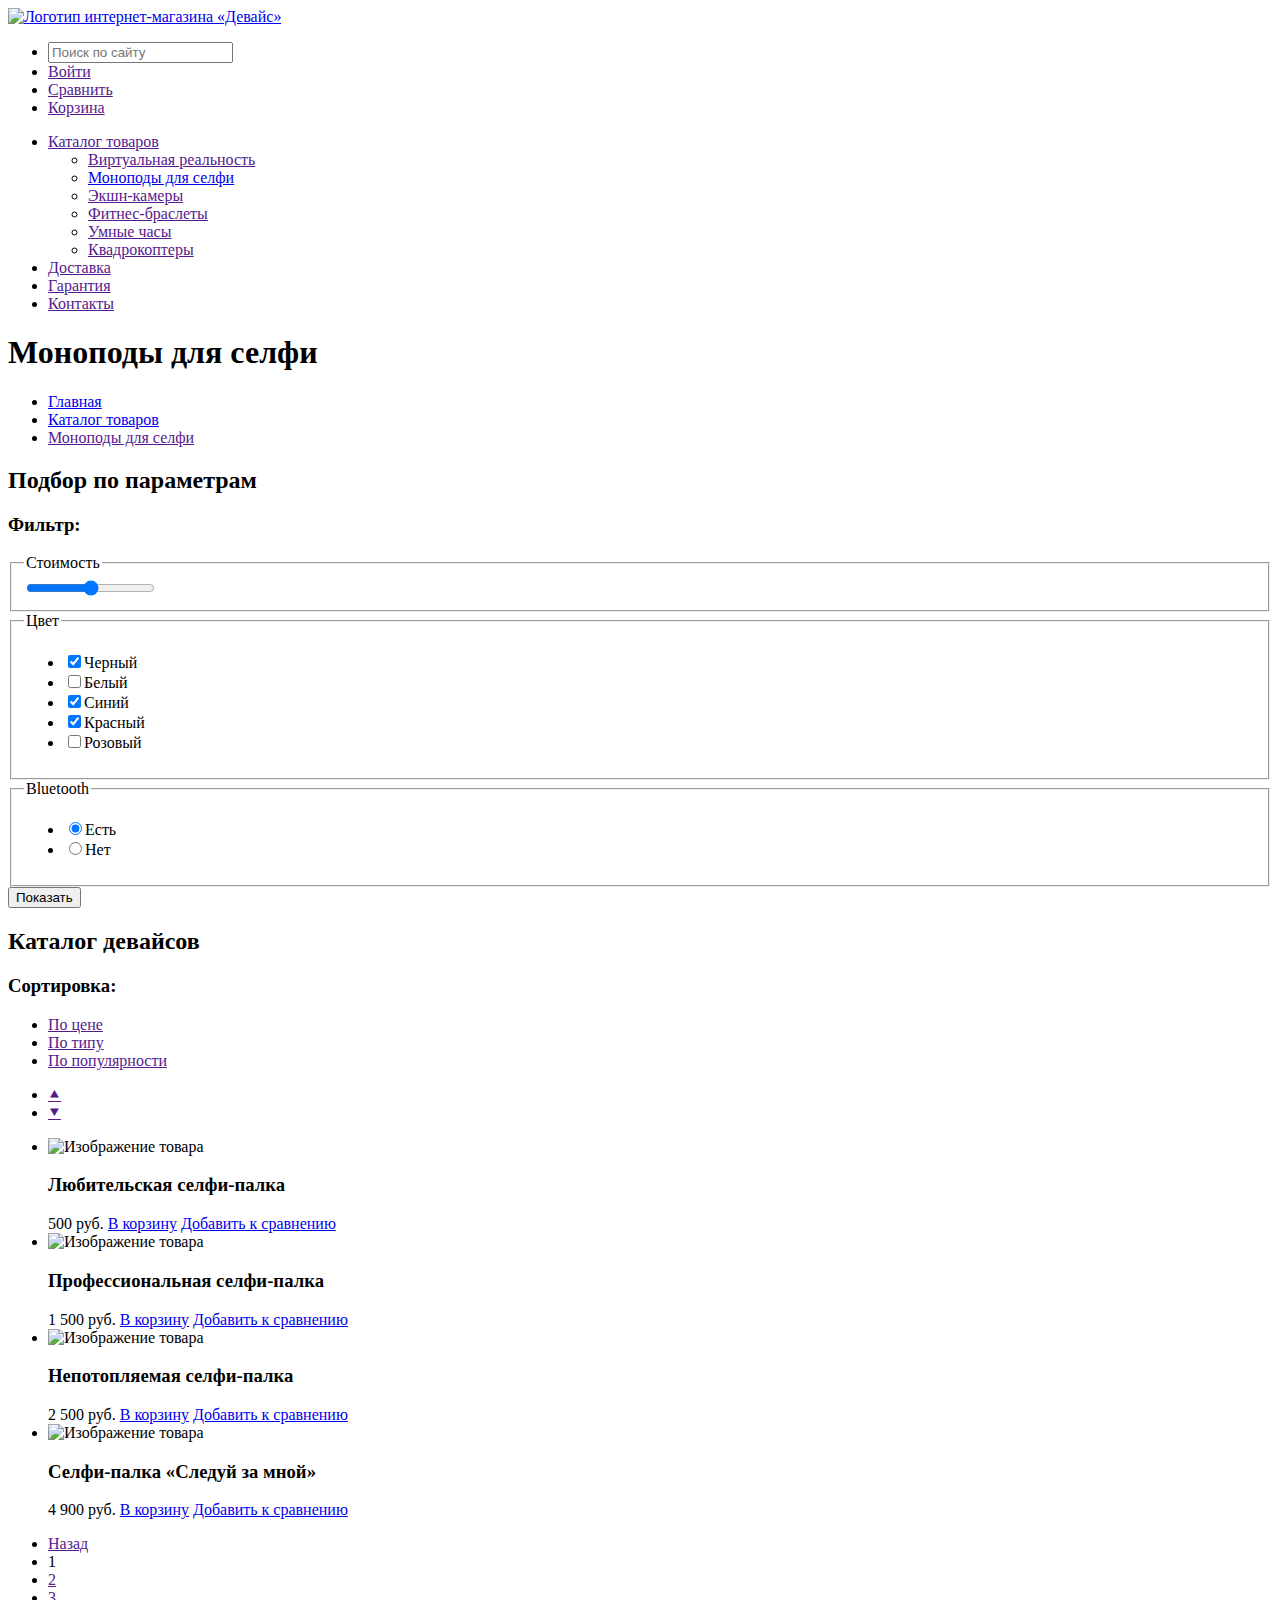
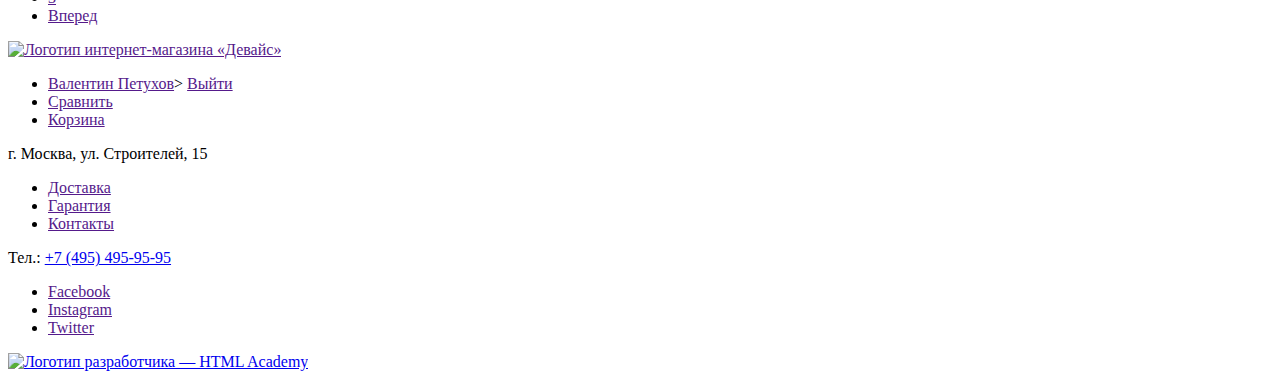
==== monopods.html @ be9a0308 "Исправления по замечаниям от 11 марта 2020" ====
<!DOCTYPE html>
<html lang="ru">

<head>
  <meta charset="utf-8">
  <title>Интернет-магазин «Девайс»</title>
</head>

<body>

  <header>
    <a href="index.html">
      <img src="https://via.placeholder.com/163x35" width="163" height="35" alt="Логотип интернет-магазина «Девайс»">
    </a>

    <nav>
      <ul>
        <li><input type="search" placeholder="Поиск по сайту"></li>
        <li><a href="">Войти</a></li>
        <li><a href="">Сравнить</a></li>
        <li><a href="">Корзина</a></li>
      </ul>

      <ul>
        <li><a href="">Каталог товаров</a>
          <ul>
            <li><a href="">Виртуальная реальность</a></li>
            <li><a href="monopods.html">Моноподы для селфи</a></li>
            <li><a href="">Экшн-камеры</a></li>
            <li><a href="">Фитнес-браслеты</a></li>
            <li><a href="">Умные часы</a></li>
            <li><a href="">Квадрокоптеры</a></li>
          </ul>
        </li>
        <li><a href="">Доставка</a></li>
        <li><a href="">Гарантия</a></li>
        <li><a href="">Контакты</a></li>
      </ul>
    </nav>
  </header>

  <main>

    <h1>Моноподы для селфи</h1>

    <nav>
      <ul>
        <li><a href="index.html">Главная</a></li>
        <li><a href="catalog.html">Каталог товаров</a></li>
        <li><a href="">Моноподы для селфи</a></li>
      </ul>
    </nav>

    <aside>
      <h2>Подбор по параметрам</h2>

      <h3>Фильтр:</h3>

      <fieldset>
        <legend>Стоимость</legend>
        <input type="range">
      </fieldset>

      <fieldset>
        <legend>Цвет</legend>
        <ul>
          <li><label><input type="checkbox" checked>Черный</label></li>
          <li><label><input type="checkbox">Белый</label></li>
          <li><label><input type="checkbox" checked>Синий</label></li>
          <li><label><input type="checkbox" checked>Красный</label></li>
          <li><label><input type="checkbox">Розовый</label></li>
        </ul>
      </fieldset>

      <fieldset>
        <legend>Bluetooth</legend>
        <ul>
          <li><input type="radio" name="bluetooth" checked>Есть</li>
          <li><input type="radio" name="bluetooth">Нет</li>
        </ul>
      </fieldset>

      <button type="button">Показать</button>

    </aside>

    <section>
      <h2>Каталог девайсов</h2>

      <h3>Сортировка:</h3>
      <ul>
        <li><a href="">По цене</a></li>
        <li><a href="">По типу</a></li>
        <li><a href="">По популярности</a></li>
      </ul>
      <ul>
        <li><a href="">⯅</a></li>
        <li><a href="">⯆</a></li>
      </ul>

      <ul>
        <li>
          <img src="https://via.placeholder.com/360x380" width="360" height="380" alt="Изображение товара">
          <h3>Любительская селфи-палка</h3>
          <span>500 руб.</span>
          <a href="#">В корзину</a>
          <a href="#">Добавить к сравнению</a>
        </li>
        <li>
          <img src="https://via.placeholder.com/360x380" width="360" height="380" alt="Изображение товара">
          <h3>Профессиональная селфи-палка </h3>
          <span>1 500 руб.</span>
          <a href="#">В корзину</a>
          <a href="#">Добавить к сравнению</a>
        </li>
        <li>
          <img src="https://via.placeholder.com/360x380" width="360" height="380" alt="Изображение товара">
          <h3>Непотопляемая селфи-палка</h3>
          <span>2 500 руб.</span>
          <a href="#">В корзину</a>
          <a href="#">Добавить к сравнению</a>
        </li>
        <li>
          <img src="https://via.placeholder.com/360x380" width="360" height="380" alt="Изображение товара">
          <h3>Селфи-палка «Следуй за мной»</h3>
          <span>4 900 руб.</span>
          <a href="#">В корзину</a>
          <a href="#">Добавить к сравнению</a>
        </li>
      </ul>
    </section>

    <nav>
      <ul>
        <li><a href="">Назад</a></li>
        <li><a>1</a></li>
        <li><a href="">2</a></li>
        <li><a href="">3</a></li>
        <li><a href="">Вперед</a></li>
      </ul>
    </nav>

  </main>

  <footer>
    <a href="">
      <img src="https://via.placeholder.com/163x35" width="163" height="35" alt="Логотип интернет-магазина «Девайс»">
    </a>

    <nav>
      <ul>
        <li><a href="">Валентин Петухов</a>> <a href="">Выйти</a></li>
        <li><a href="">Сравнить</a></li>
        <li><a href="">Корзина</a></li>
      </ul>
    </nav>

    <p>
      г. Москва, ул. Строителей, 15
    </p>

    <nav>
      <ul>
        <li><a href="">Доставка</a></li>
        <li><a href="">Гарантия</a></li>
        <li><a href="">Контакты</a></li>
      </ul>
    </nav>

    <p>
      Тел.: <a href="tel:+74954959595">+7 (495) 495-95-95</a>
    </p>

    <ul>
      <li><a href="">Facebook</a></li>
      <li><a href="">Instagram</a></li>
      <li><a href="">Twitter</a></li>
    </ul>

    <a href="https://htmlacademy.ru/intensive/htmlcss">
      <img src="https://via.placeholder.com/27x35" width="27" height="35" alt="Логотип разработчика — HTML Academy">
    </a>
  </footer>

</body>

</html>
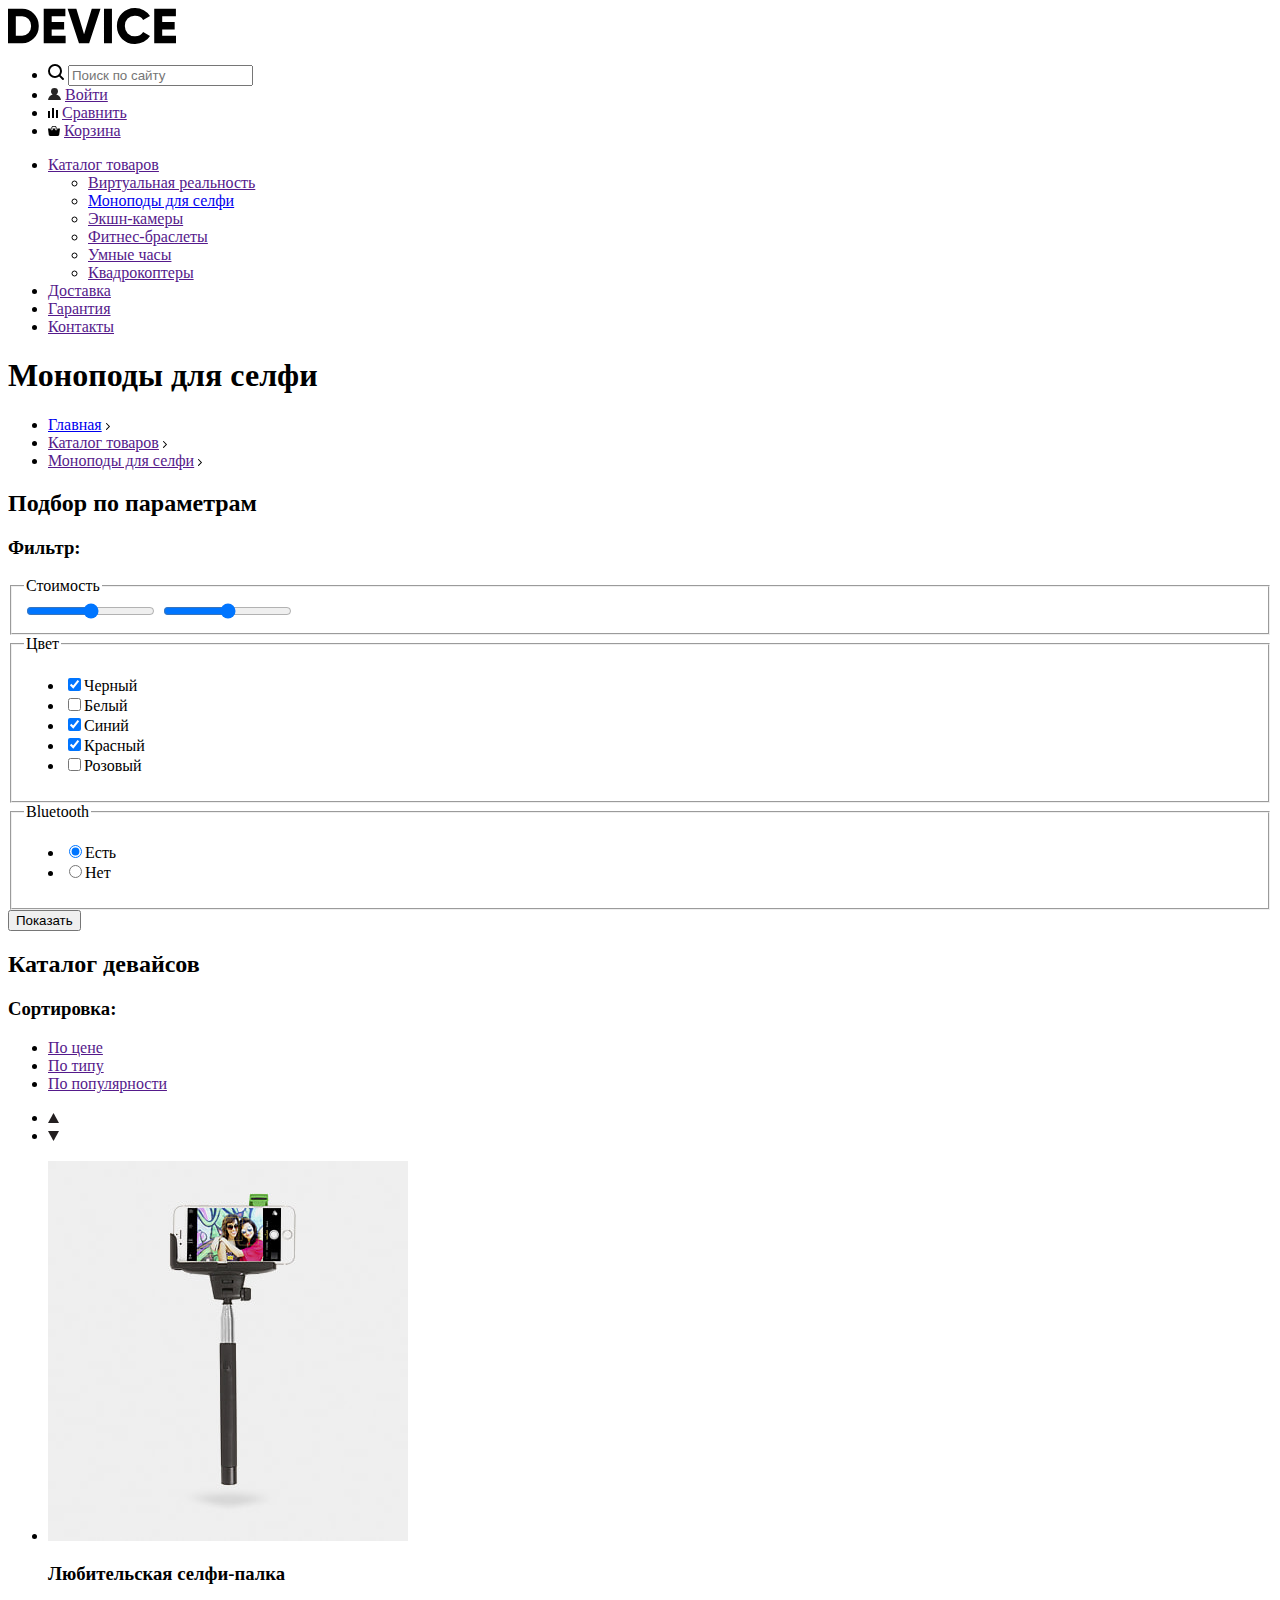
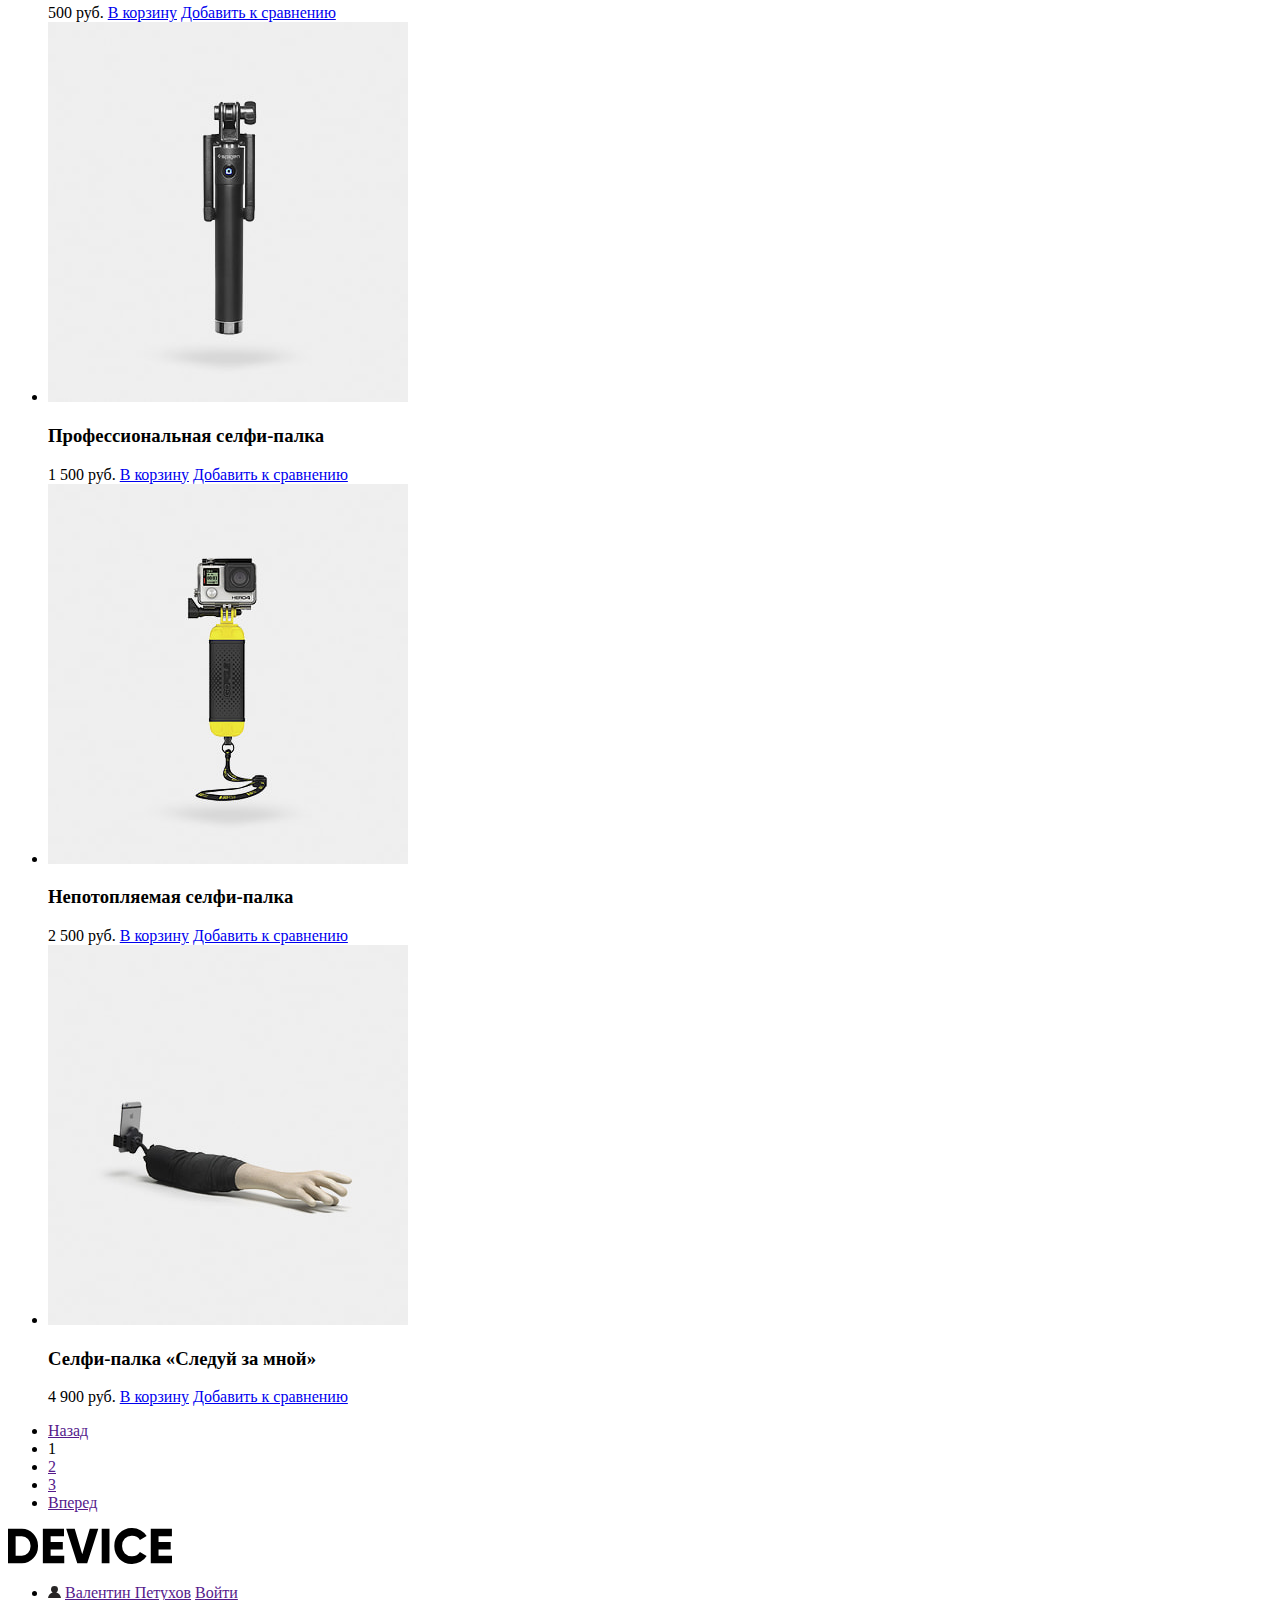
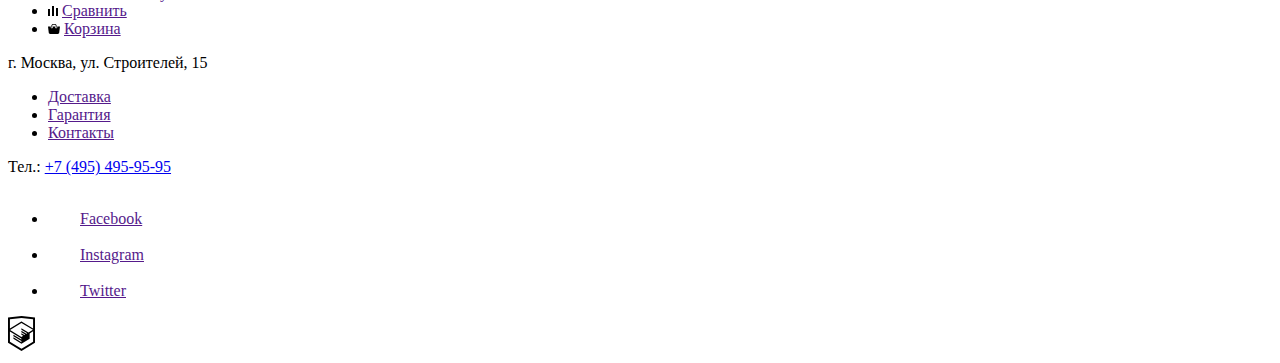
==== commit 9d50344f: "Работа с графикой" ====
--- a/monopods.html
+++ b/monopods.html
@@ -10,15 +10,27 @@
 
   <header>
     <a href="index.html">
-      <img src="https://via.placeholder.com/163x35" width="163" height="35" alt="Логотип интернет-магазина «Девайс»">
+      <img src="img/logo.svg" width="168" height="36" alt="Логотип интернет-магазина «Девайс»">
     </a>
 
     <nav>
       <ul>
-        <li><input type="search" placeholder="Поиск по сайту"></li>
-        <li><a href="">Войти</a></li>
-        <li><a href="">Сравнить</a></li>
-        <li><a href="">Корзина</a></li>
+        <li>
+          <img src="img/search.svg" width="16" height="16">
+          <input type="search" placeholder="Поиск по сайту">
+        </li>
+        <li>
+          <img src="img/user.svg" width="13" height="12">
+          <a href="">Войти</a>
+        </li>
+        <li>
+          <img src="img/compare.svg" width="10" height="10">
+          <a href="">Сравнить</a>
+        </li>
+        <li>
+          <img src="img/cart.svg" width="12" height="10">
+          <a href="">Корзина</a>
+        </li>
       </ul>
 
       <ul>
@@ -45,9 +57,18 @@
 
     <nav>
       <ul>
-        <li><a href="index.html">Главная</a></li>
-        <li><a href="catalog.html">Каталог товаров</a></li>
-        <li><a href="">Моноподы для селфи</a></li>
+        <li>
+          <a href="index.html">Главная</a>
+          <img src="img/nav-arrow.svg" width="4" height="7">
+        </li>
+        <li>
+          <a href="">Каталог товаров</a>
+          <img src="img/nav-arrow.svg" width="4" height="7">
+        </li>
+        <li>
+          <a href="">Моноподы для селфи</a>
+          <img src="img/nav-arrow.svg" width="4" height="7">
+        </li>
       </ul>
     </nav>
 
@@ -58,6 +79,7 @@
 
       <fieldset>
         <legend>Стоимость</legend>
+        <input type="range">
         <input type="range">
       </fieldset>
 
@@ -94,34 +116,34 @@
         <li><a href="">По популярности</a></li>
       </ul>
       <ul>
-        <li><a href="">⯅</a></li>
-        <li><a href="">⯆</a></li>
-      </ul>
-
-      <ul>
-        <li>
-          <img src="https://via.placeholder.com/360x380" width="360" height="380" alt="Изображение товара">
+        <li><a href=""><img src="img/icon-up-dir.svg" width="11" height="10"></a></li>
+        <li><a href=""><img src="img/icon-down-dir.svg" width="11" height="10"></a></li>
+      </ul>
+
+      <ul>
+        <li>
+          <img src="img/item-1.jpg" width="360" height="380" alt="Изображение товара">
           <h3>Любительская селфи-палка</h3>
           <span>500 руб.</span>
           <a href="#">В корзину</a>
           <a href="#">Добавить к сравнению</a>
         </li>
         <li>
-          <img src="https://via.placeholder.com/360x380" width="360" height="380" alt="Изображение товара">
+          <img src="img/item-2.jpg" width="360" height="380" alt="Изображение товара">
           <h3>Профессиональная селфи-палка </h3>
           <span>1 500 руб.</span>
           <a href="#">В корзину</a>
           <a href="#">Добавить к сравнению</a>
         </li>
         <li>
-          <img src="https://via.placeholder.com/360x380" width="360" height="380" alt="Изображение товара">
+          <img src="img/item-3.jpg" width="360" height="380" alt="Изображение товара">
           <h3>Непотопляемая селфи-палка</h3>
           <span>2 500 руб.</span>
           <a href="#">В корзину</a>
           <a href="#">Добавить к сравнению</a>
         </li>
         <li>
-          <img src="https://via.placeholder.com/360x380" width="360" height="380" alt="Изображение товара">
+          <img src="img/item-4.jpg" width="360" height="380" alt="Изображение товара">
           <h3>Селфи-палка «Следуй за мной»</h3>
           <span>4 900 руб.</span>
           <a href="#">В корзину</a>
@@ -144,14 +166,24 @@
 
   <footer>
     <a href="">
-      <img src="https://via.placeholder.com/163x35" width="163" height="35" alt="Логотип интернет-магазина «Девайс»">
+      <img src="img/logo.svg" width="164" height="36" alt="Логотип интернет-магазина «Девайс»">
     </a>
 
     <nav>
       <ul>
-        <li><a href="">Валентин Петухов</a>> <a href="">Выйти</a></li>
-        <li><a href="">Сравнить</a></li>
-        <li><a href="">Корзина</a></li>
+        <li>
+          <img src="img/user.svg" width="13" height="12">
+          <a href="">Валентин Петухов</a>
+          <a href="">Войти</a>
+        </li>
+        <li>
+          <img src="img/compare.svg" width="10" height="10">
+          <a href="">Сравнить</a>
+        </li>
+        <li>
+          <img src="img/cart.svg" width="12" height="10">
+          <a href="">Корзина</a>
+        </li>
       </ul>
     </nav>
 
@@ -172,13 +204,13 @@
     </p>
 
     <ul>
-      <li><a href="">Facebook</a></li>
-      <li><a href="">Instagram</a></li>
-      <li><a href="">Twitter</a></li>
+      <li><a href=""><img src="img/facebook.svg" width="32" height="32">Facebook</a></li>
+      <li><a href=""><img src="img/instagram.svg" width="32" height="32">Instagram</a></li>
+      <li><a href=""><img src="img/twitter.svg" width="32" height="32">Twitter</a></li>
     </ul>
 
     <a href="https://htmlacademy.ru/intensive/htmlcss">
-      <img src="https://via.placeholder.com/27x35" width="27" height="35" alt="Логотип разработчика — HTML Academy">
+      <img src="img/logo-html.svg" width="27" height="35" alt="Логотип разработчика — HTML Academy">
     </a>
   </footer>
 
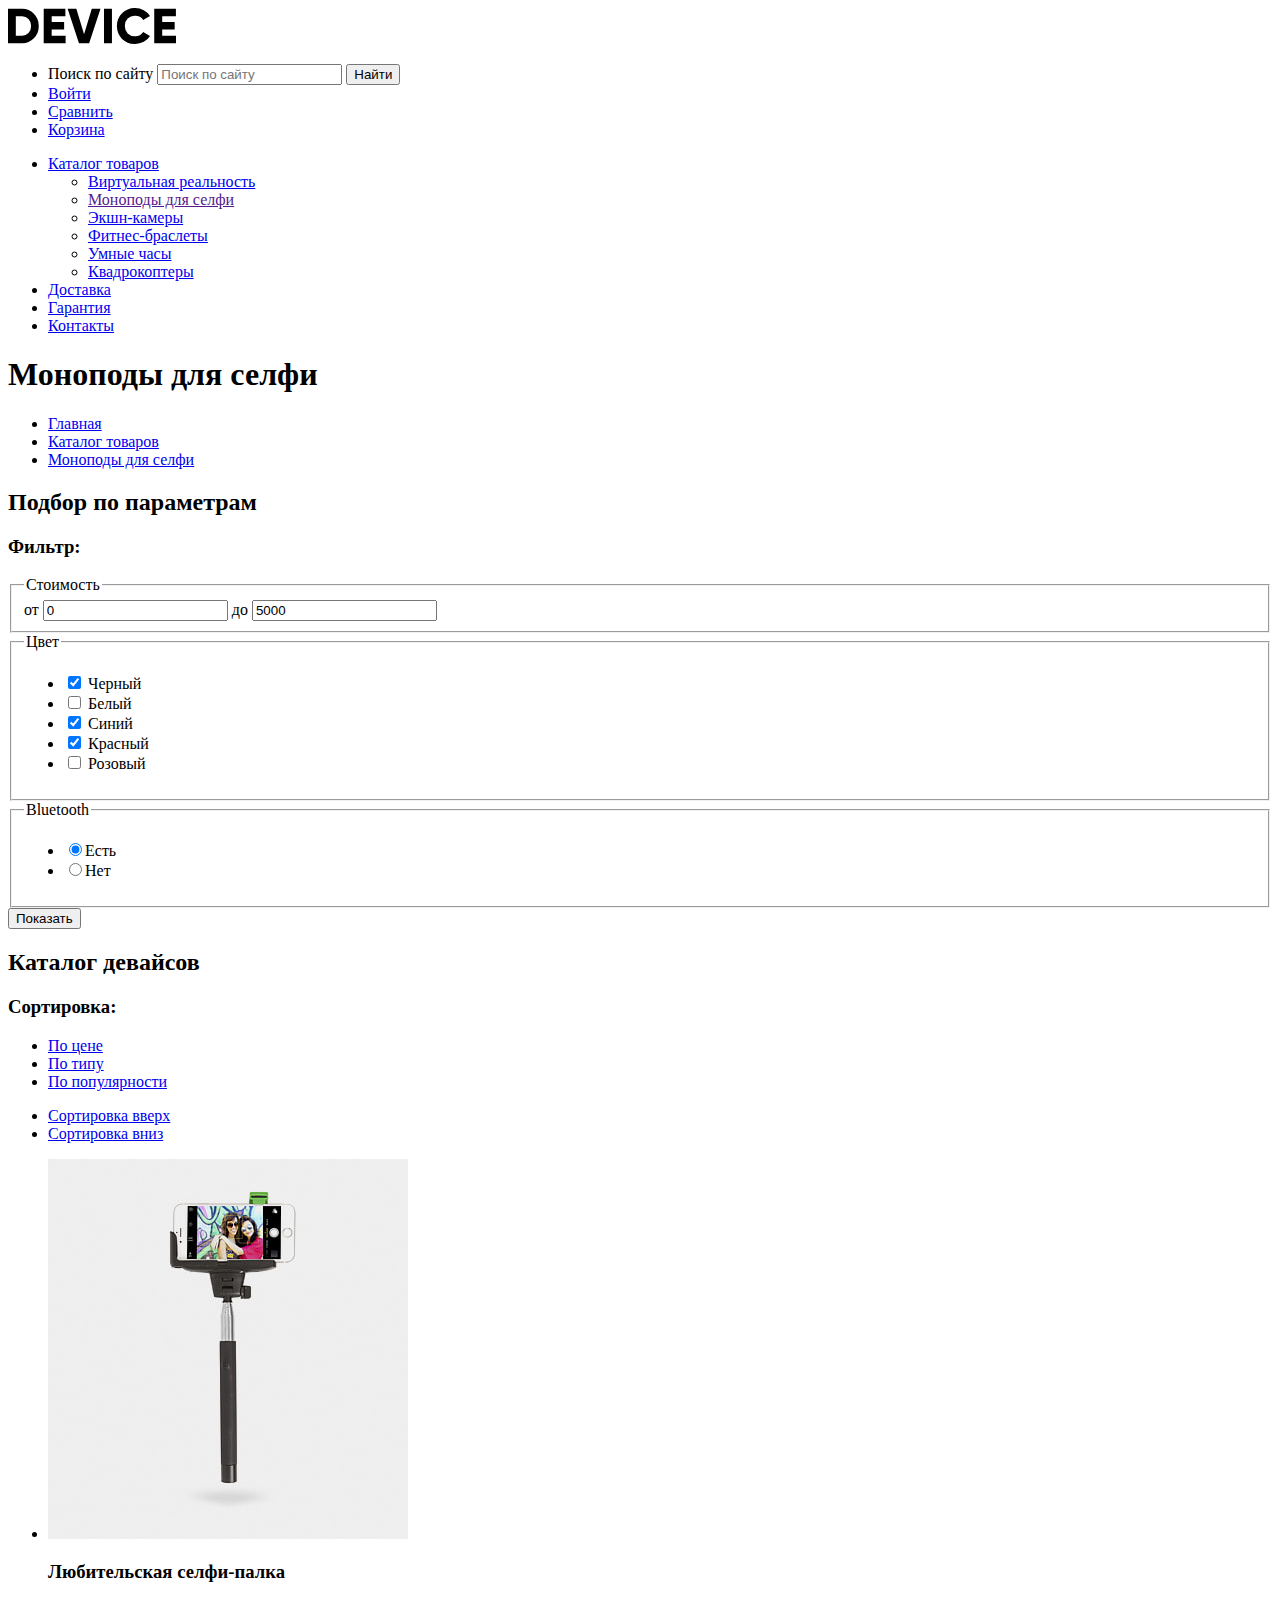
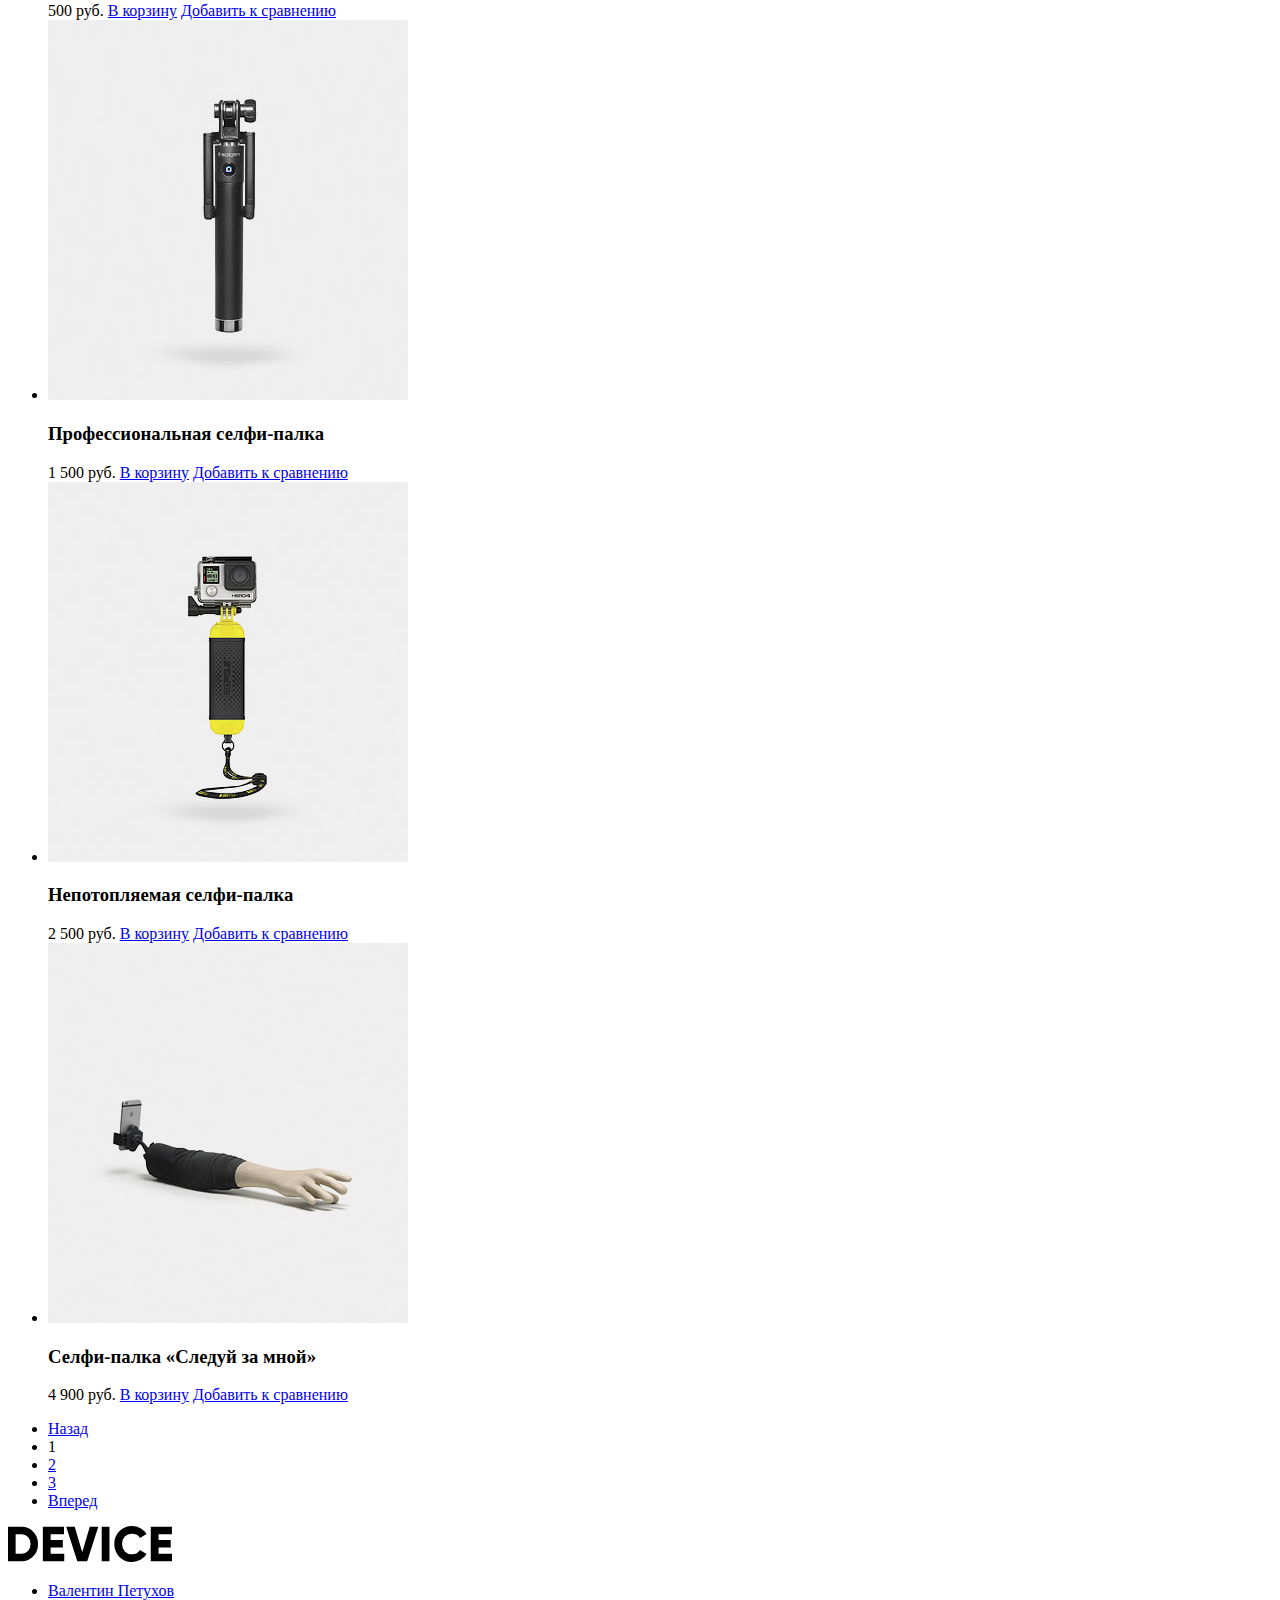
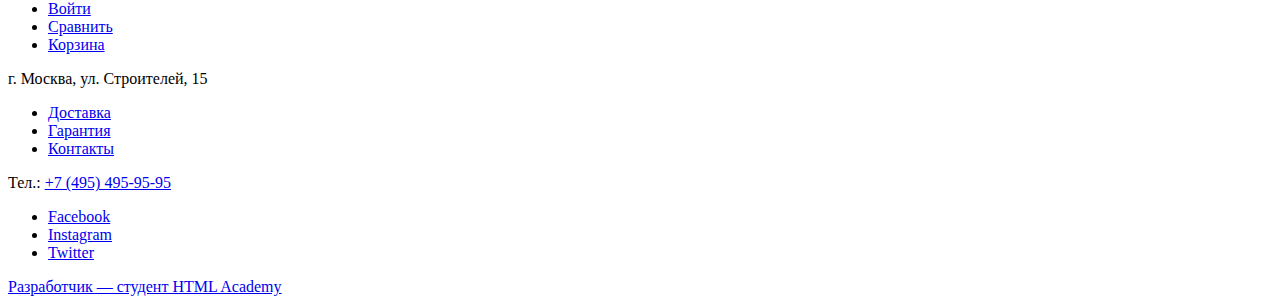
==== commit f121a55b: "Доступность и формы" ====
--- a/monopods.html
+++ b/monopods.html
@@ -10,43 +10,44 @@
 
   <header>
     <a href="index.html">
-      <img src="img/logo.svg" width="168" height="36" alt="Логотип интернет-магазина «Девайс»">
+      <img src="img/logo.svg" width="168" height="36"
+        alt="Логотип интернет-магазина «Девайс», выполненный в виде стизизованной надписи «Девайс»">
     </a>
 
     <nav>
       <ul>
         <li>
-          <img src="img/search.svg" width="16" height="16">
-          <input type="search" placeholder="Поиск по сайту">
-        </li>
-        <li>
-          <img src="img/user.svg" width="13" height="12">
-          <a href="">Войти</a>
-        </li>
-        <li>
-          <img src="img/compare.svg" width="10" height="10">
-          <a href="">Сравнить</a>
-        </li>
-        <li>
-          <img src="img/cart.svg" width="12" height="10">
-          <a href="">Корзина</a>
-        </li>
-      </ul>
-
-      <ul>
-        <li><a href="">Каталог товаров</a>
+          <form action="http://echo.htmlacademy.ru" method="get">
+            <label for="search">Поиск по сайту</label>
+            <input type="search" placeholder="Поиск по сайту" id="search" name="search">
+            <button type="submit">Найти</button>
+          </form>
+        </li>
+        <li>
+          <a href="login.html">Войти</a>
+        </li>
+        <li>
+          <a href="#">Сравнить</a>
+        </li>
+        <li>
+          <a href="#">Корзина</a>
+        </li>
+      </ul>
+
+      <ul>
+        <li><a href="#">Каталог товаров</a>
           <ul>
-            <li><a href="">Виртуальная реальность</a></li>
-            <li><a href="monopods.html">Моноподы для селфи</a></li>
-            <li><a href="">Экшн-камеры</a></li>
-            <li><a href="">Фитнес-браслеты</a></li>
-            <li><a href="">Умные часы</a></li>
-            <li><a href="">Квадрокоптеры</a></li>
+            <li><a href="#">Виртуальная реальность</a></li>
+            <li><a href="">Моноподы для селфи</a></li>
+            <li><a href="#">Экшн-камеры</a></li>
+            <li><a href="#">Фитнес-браслеты</a></li>
+            <li><a href="#">Умные часы</a></li>
+            <li><a href="#">Квадрокоптеры</a></li>
           </ul>
         </li>
-        <li><a href="">Доставка</a></li>
-        <li><a href="">Гарантия</a></li>
-        <li><a href="">Контакты</a></li>
+        <li><a href="#">Доставка</a></li>
+        <li><a href="#">Гарантия</a></li>
+        <li><a href="#">Контакты</a></li>
       </ul>
     </nav>
   </header>
@@ -59,15 +60,12 @@
       <ul>
         <li>
           <a href="index.html">Главная</a>
-          <img src="img/nav-arrow.svg" width="4" height="7">
-        </li>
-        <li>
-          <a href="">Каталог товаров</a>
-          <img src="img/nav-arrow.svg" width="4" height="7">
-        </li>
-        <li>
-          <a href="">Моноподы для селфи</a>
-          <img src="img/nav-arrow.svg" width="4" height="7">
+        </li>
+        <li>
+          <a href="#">Каталог товаров</a>
+        </li>
+        <li>
+          <a href="#">Моноподы для селфи</a>
         </li>
       </ul>
     </nav>
@@ -77,32 +75,60 @@
 
       <h3>Фильтр:</h3>
 
-      <fieldset>
-        <legend>Стоимость</legend>
-        <input type="range">
-        <input type="range">
-      </fieldset>
-
-      <fieldset>
-        <legend>Цвет</legend>
-        <ul>
-          <li><label><input type="checkbox" checked>Черный</label></li>
-          <li><label><input type="checkbox">Белый</label></li>
-          <li><label><input type="checkbox" checked>Синий</label></li>
-          <li><label><input type="checkbox" checked>Красный</label></li>
-          <li><label><input type="checkbox">Розовый</label></li>
-        </ul>
-      </fieldset>
-
-      <fieldset>
-        <legend>Bluetooth</legend>
-        <ul>
-          <li><input type="radio" name="bluetooth" checked>Есть</li>
-          <li><input type="radio" name="bluetooth">Нет</li>
-        </ul>
-      </fieldset>
-
-      <button type="button">Показать</button>
+      <form action="http://echo.htmlacademy.ru" method="post">
+
+        <fieldset>
+          <legend>Стоимость</legend>
+          <div></div>
+          <label>от</label>
+          <input type="text" name="min-price" id="min-price" value="0">
+          <label>до</label>
+          <input type="text" name="max-price" id="max-price" value="5000">
+        </fieldset>
+
+        <fieldset>
+          <legend>Цвет</legend>
+          <ul>
+            <li>
+              <input type="checkbox" name="black" id="black" checked>
+              <label>Черный</label>
+            </li>
+            <li>
+              <input type="checkbox" name="white" id="white">
+              <label>Белый</label>
+            </li>
+            <li>
+              <input type="checkbox" name="blue" id="blue" checked>
+              <label>Синий</label>
+            </li>
+            <li>
+              <input type="checkbox" name="red" id="red" checked>
+              <label>Красный</label>
+            </li>
+            <li>
+              <input type="checkbox" name="pink" id="pink">
+              <label>Розовый</label>
+            </li>
+          </ul>
+        </fieldset>
+
+        <fieldset>
+          <legend>Bluetooth</legend>
+          <ul>
+            <li>
+              <label>
+                <input type="radio" name="bluetooth" id="bluetooth-on" checked>Есть</label>
+            </li>
+            <li>
+              <label>
+                <input type="radio" name="bluetooth" id="bluetooth-off">Нет</label>
+            </li>
+          </ul>
+        </fieldset>
+
+        <button type="submit">Показать</button>
+
+      </form>
 
     </aside>
 
@@ -111,39 +137,39 @@
 
       <h3>Сортировка:</h3>
       <ul>
-        <li><a href="">По цене</a></li>
-        <li><a href="">По типу</a></li>
-        <li><a href="">По популярности</a></li>
-      </ul>
-      <ul>
-        <li><a href=""><img src="img/icon-up-dir.svg" width="11" height="10"></a></li>
-        <li><a href=""><img src="img/icon-down-dir.svg" width="11" height="10"></a></li>
-      </ul>
-
-      <ul>
-        <li>
-          <img src="img/item-1.jpg" width="360" height="380" alt="Изображение товара">
+        <li><a href="#">По цене</a></li>
+        <li><a href="#">По типу</a></li>
+        <li><a href="#">По популярности</a></li>
+      </ul>
+      <ul>
+        <li><a href="#">Сортировка вверх</a></li>
+        <li><a href="#">Сортировка вниз</a></li>
+      </ul>
+
+      <ul>
+        <li>
+          <img src="img/item-1.jpg" width="360" height="380" alt="Короткая селфи-палка с зелёным креплением">
           <h3>Любительская селфи-палка</h3>
           <span>500 руб.</span>
           <a href="#">В корзину</a>
           <a href="#">Добавить к сравнению</a>
         </li>
         <li>
-          <img src="img/item-2.jpg" width="360" height="380" alt="Изображение товара">
+          <img src="img/item-2.jpg" width="360" height="380" alt="Массивная селфи-палка с синей кнопкой">
           <h3>Профессиональная селфи-палка </h3>
           <span>1 500 руб.</span>
           <a href="#">В корзину</a>
           <a href="#">Добавить к сравнению</a>
         </li>
         <li>
-          <img src="img/item-3.jpg" width="360" height="380" alt="Изображение товара">
+          <img src="img/item-3.jpg" width="360" height="380" alt="Прорезиненная селфи-палка жёлтого цвета">
           <h3>Непотопляемая селфи-палка</h3>
           <span>2 500 руб.</span>
           <a href="#">В корзину</a>
           <a href="#">Добавить к сравнению</a>
         </li>
         <li>
-          <img src="img/item-4.jpg" width="360" height="380" alt="Изображение товара">
+          <img src="img/item-4.jpg" width="360" height="380" alt="Селфи-палка в виде руки">
           <h3>Селфи-палка «Следуй за мной»</h3>
           <span>4 900 руб.</span>
           <a href="#">В корзину</a>
@@ -154,36 +180,28 @@
 
     <nav>
       <ul>
-        <li><a href="">Назад</a></li>
+        <li><a href="#">Назад</a></li>
         <li><a>1</a></li>
-        <li><a href="">2</a></li>
-        <li><a href="">3</a></li>
-        <li><a href="">Вперед</a></li>
+        <li><a href="#">2</a></li>
+        <li><a href="#">3</a></li>
+        <li><a href="#">Вперед</a></li>
       </ul>
     </nav>
 
   </main>
 
   <footer>
-    <a href="">
-      <img src="img/logo.svg" width="164" height="36" alt="Логотип интернет-магазина «Девайс»">
+    <a href="index.html">
+      <img src="img/logo.svg" width="164" height="36"
+        alt="Логотип интернет-магазина «Девайс», выполненный в виде стизизованной надписи «Девайс»">
     </a>
 
     <nav>
       <ul>
-        <li>
-          <img src="img/user.svg" width="13" height="12">
-          <a href="">Валентин Петухов</a>
-          <a href="">Войти</a>
-        </li>
-        <li>
-          <img src="img/compare.svg" width="10" height="10">
-          <a href="">Сравнить</a>
-        </li>
-        <li>
-          <img src="img/cart.svg" width="12" height="10">
-          <a href="">Корзина</a>
-        </li>
+        <li><a href="#">Валентин Петухов</a></li>
+        <li><a href="#">Войти</a></li>
+        <li><a href="#">Сравнить</a></li>
+        <li><a href="#">Корзина</a></li>
       </ul>
     </nav>
 
@@ -193,9 +211,9 @@
 
     <nav>
       <ul>
-        <li><a href="">Доставка</a></li>
-        <li><a href="">Гарантия</a></li>
-        <li><a href="">Контакты</a></li>
+        <li><a href="#">Доставка</a></li>
+        <li><a href="#">Гарантия</a></li>
+        <li><a href="#">Контакты</a></li>
       </ul>
     </nav>
 
@@ -204,14 +222,12 @@
     </p>
 
     <ul>
-      <li><a href=""><img src="img/facebook.svg" width="32" height="32">Facebook</a></li>
-      <li><a href=""><img src="img/instagram.svg" width="32" height="32">Instagram</a></li>
-      <li><a href=""><img src="img/twitter.svg" width="32" height="32">Twitter</a></li>
+      <li><a href="#">Facebook</a></li>
+      <li><a href="#">Instagram</a></li>
+      <li><a href="#">Twitter</a></li>
     </ul>
 
-    <a href="https://htmlacademy.ru/intensive/htmlcss">
-      <img src="img/logo-html.svg" width="27" height="35" alt="Логотип разработчика — HTML Academy">
-    </a>
+    <a href="https://htmlacademy.ru/intensive/htmlcss">Разработчик — студент HTML Academy</a>
   </footer>
 
 </body>
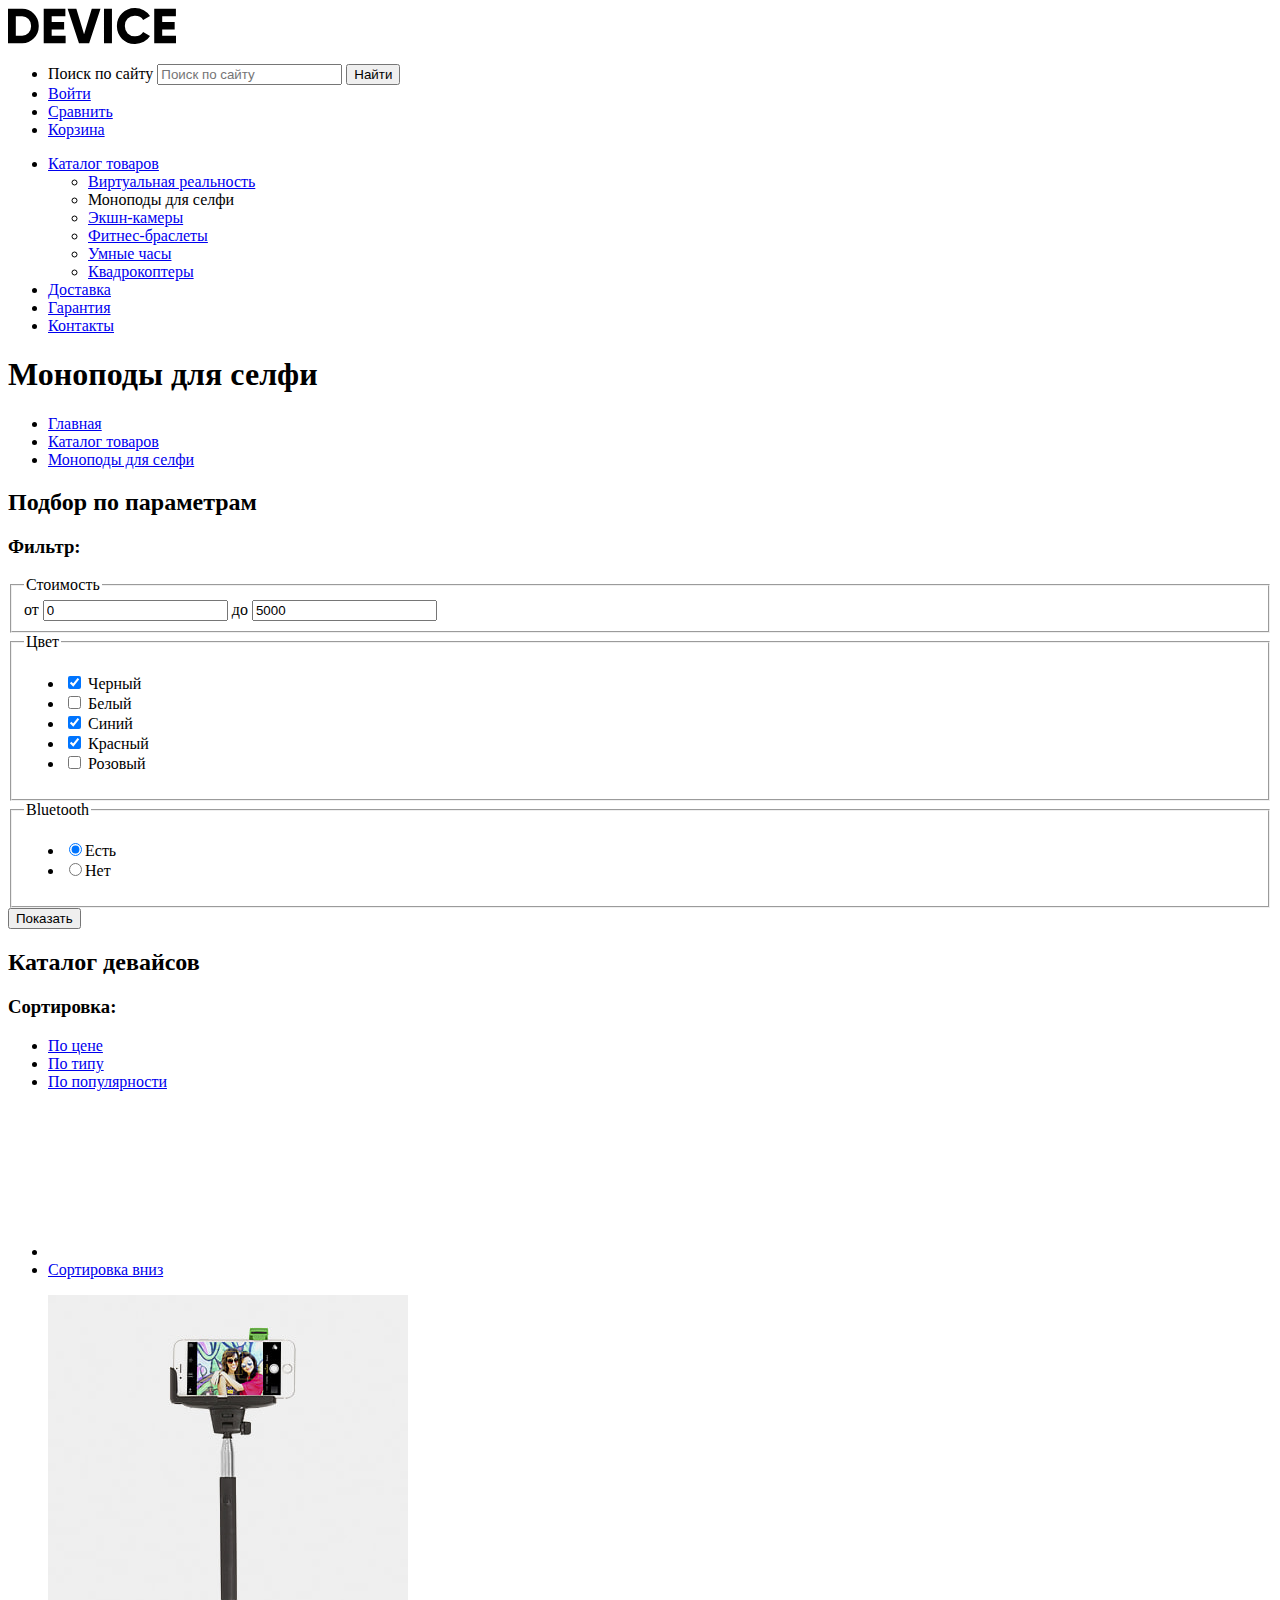
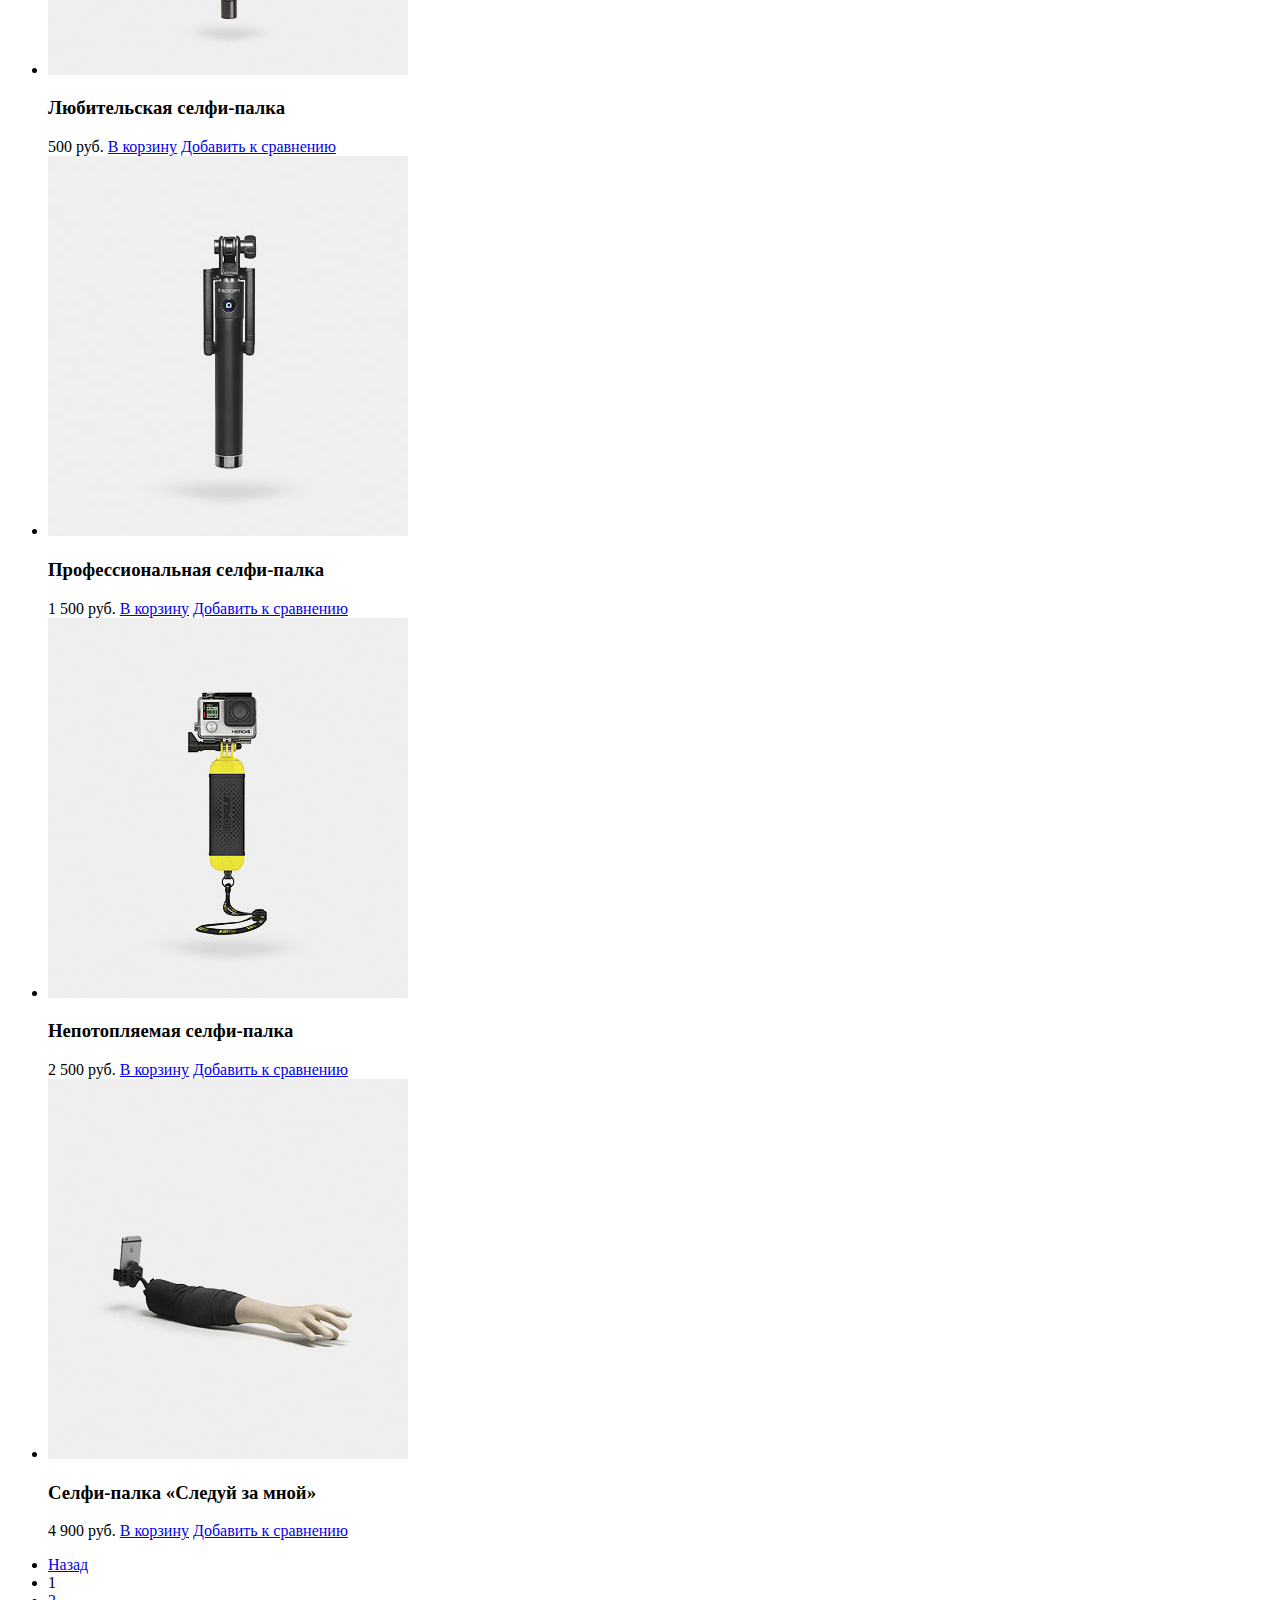
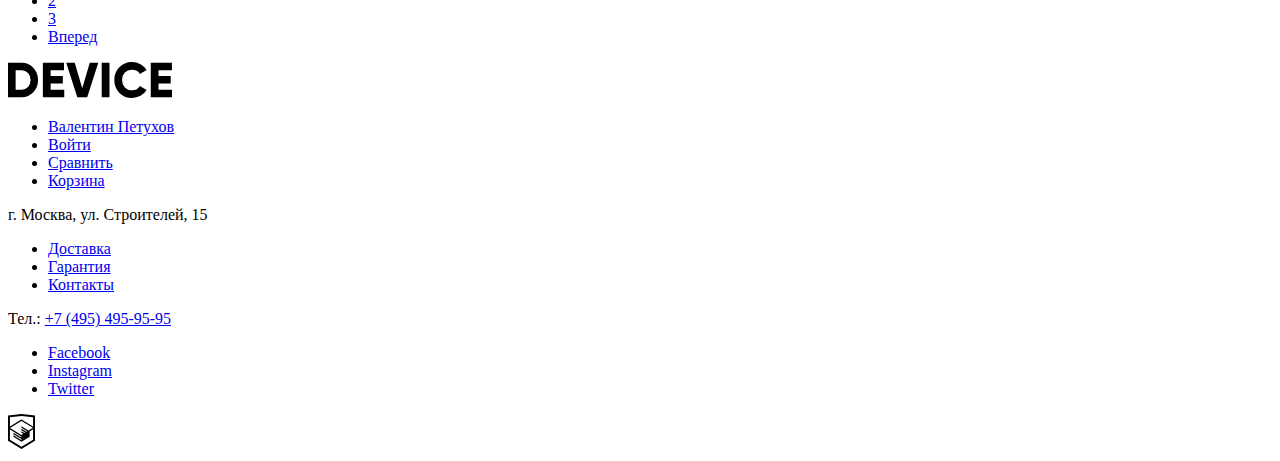
==== commit bf9f6719: "Sync" ====
--- a/monopods.html
+++ b/monopods.html
@@ -7,11 +7,9 @@
 </head>
 
 <body>
-
   <header>
     <a href="index.html">
-      <img src="img/logo.svg" width="168" height="36"
-        alt="Логотип интернет-магазина «Девайс», выполненный в виде стизизованной надписи «Девайс»">
+      <img src="img/logo.svg" width="168" height="36" alt="Логотип интернет-магазина «Девайс», выполненный в виде стизизованной надписи «Девайс»">
     </a>
 
     <nav>
@@ -35,10 +33,11 @@
       </ul>
 
       <ul>
-        <li><a href="#">Каталог товаров</a>
+        <li>
+          <a href="#">Каталог товаров</a>
           <ul>
             <li><a href="#">Виртуальная реальность</a></li>
-            <li><a href="">Моноподы для селфи</a></li>
+            <li><a>Моноподы для селфи</a></li>
             <li><a href="#">Экшн-камеры</a></li>
             <li><a href="#">Фитнес-браслеты</a></li>
             <li><a href="#">Умные часы</a></li>
@@ -53,7 +52,6 @@
   </header>
 
   <main>
-
     <h1>Моноподы для селфи</h1>
 
     <nav>
@@ -76,7 +74,6 @@
       <h3>Фильтр:</h3>
 
       <form action="http://echo.htmlacademy.ru" method="post">
-
         <fieldset>
           <legend>Стоимость</legend>
           <div></div>
@@ -127,9 +124,7 @@
         </fieldset>
 
         <button type="submit">Показать</button>
-
       </form>
-
     </aside>
 
     <section>
@@ -142,7 +137,11 @@
         <li><a href="#">По популярности</a></li>
       </ul>
       <ul>
-        <li><a href="#">Сортировка вверх</a></li>
+        <li>
+          <a href="#" aria-label="lalala">
+            <svg></svg>
+          </a>
+        </li>
         <li><a href="#">Сортировка вниз</a></li>
       </ul>
 
@@ -156,7 +155,7 @@
         </li>
         <li>
           <img src="img/item-2.jpg" width="360" height="380" alt="Массивная селфи-палка с синей кнопкой">
-          <h3>Профессиональная селфи-палка </h3>
+          <h3>Профессиональная селфи-палка</h3>
           <span>1 500 руб.</span>
           <a href="#">В корзину</a>
           <a href="#">Добавить к сравнению</a>
@@ -178,48 +177,38 @@
       </ul>
     </section>
 
-    <nav>
-      <ul>
-        <li><a href="#">Назад</a></li>
-        <li><a>1</a></li>
-        <li><a href="#">2</a></li>
-        <li><a href="#">3</a></li>
-        <li><a href="#">Вперед</a></li>
-      </ul>
-    </nav>
-
+    <ul>
+      <li><a href="#">Назад</a></li>
+      <li><a>1</a></li>
+      <li><a href="#">2</a></li>
+      <li><a href="#">3</a></li>
+      <li><a href="#">Вперед</a></li>
+    </ul>
   </main>
 
   <footer>
     <a href="index.html">
-      <img src="img/logo.svg" width="164" height="36"
-        alt="Логотип интернет-магазина «Девайс», выполненный в виде стизизованной надписи «Девайс»">
+      <img src="img/logo.svg" width="164" height="36" alt="Логотип интернет-магазина «Девайс», выполненный в виде стизизованной надписи «Девайс»">
     </a>
 
-    <nav>
-      <ul>
-        <li><a href="#">Валентин Петухов</a></li>
-        <li><a href="#">Войти</a></li>
-        <li><a href="#">Сравнить</a></li>
-        <li><a href="#">Корзина</a></li>
-      </ul>
-    </nav>
+    <ul>
+      <li><a href="#">Валентин Петухов</a></li>
+      <li><a href="#">Войти</a></li>
+      <li><a href="#">Сравнить</a></li>
+      <li><a href="#">Корзина</a></li>
+    </ul>
 
     <p>
       г. Москва, ул. Строителей, 15
     </p>
 
-    <nav>
-      <ul>
-        <li><a href="#">Доставка</a></li>
-        <li><a href="#">Гарантия</a></li>
-        <li><a href="#">Контакты</a></li>
-      </ul>
-    </nav>
-
-    <p>
-      Тел.: <a href="tel:+74954959595">+7 (495) 495-95-95</a>
-    </p>
+    <ul>
+      <li><a href="#">Доставка</a></li>
+      <li><a href="#">Гарантия</a></li>
+      <li><a href="#">Контакты</a></li>
+    </ul>
+
+    <p>Тел.: <a href="tel:+74954959595">+7 (495) 495-95-95</a></p>
 
     <ul>
       <li><a href="#">Facebook</a></li>
@@ -227,9 +216,8 @@
       <li><a href="#">Twitter</a></li>
     </ul>
 
-    <a href="https://htmlacademy.ru/intensive/htmlcss">Разработчик — студент HTML Academy</a>
+    <a href="https://htmlacademy.ru/intensive/htmlcss"><img src="img/logo-html.svg" width="27" height="35" alt="Разработчик — студент HTML Academy"></a>
   </footer>
-
 </body>
 
 </html>
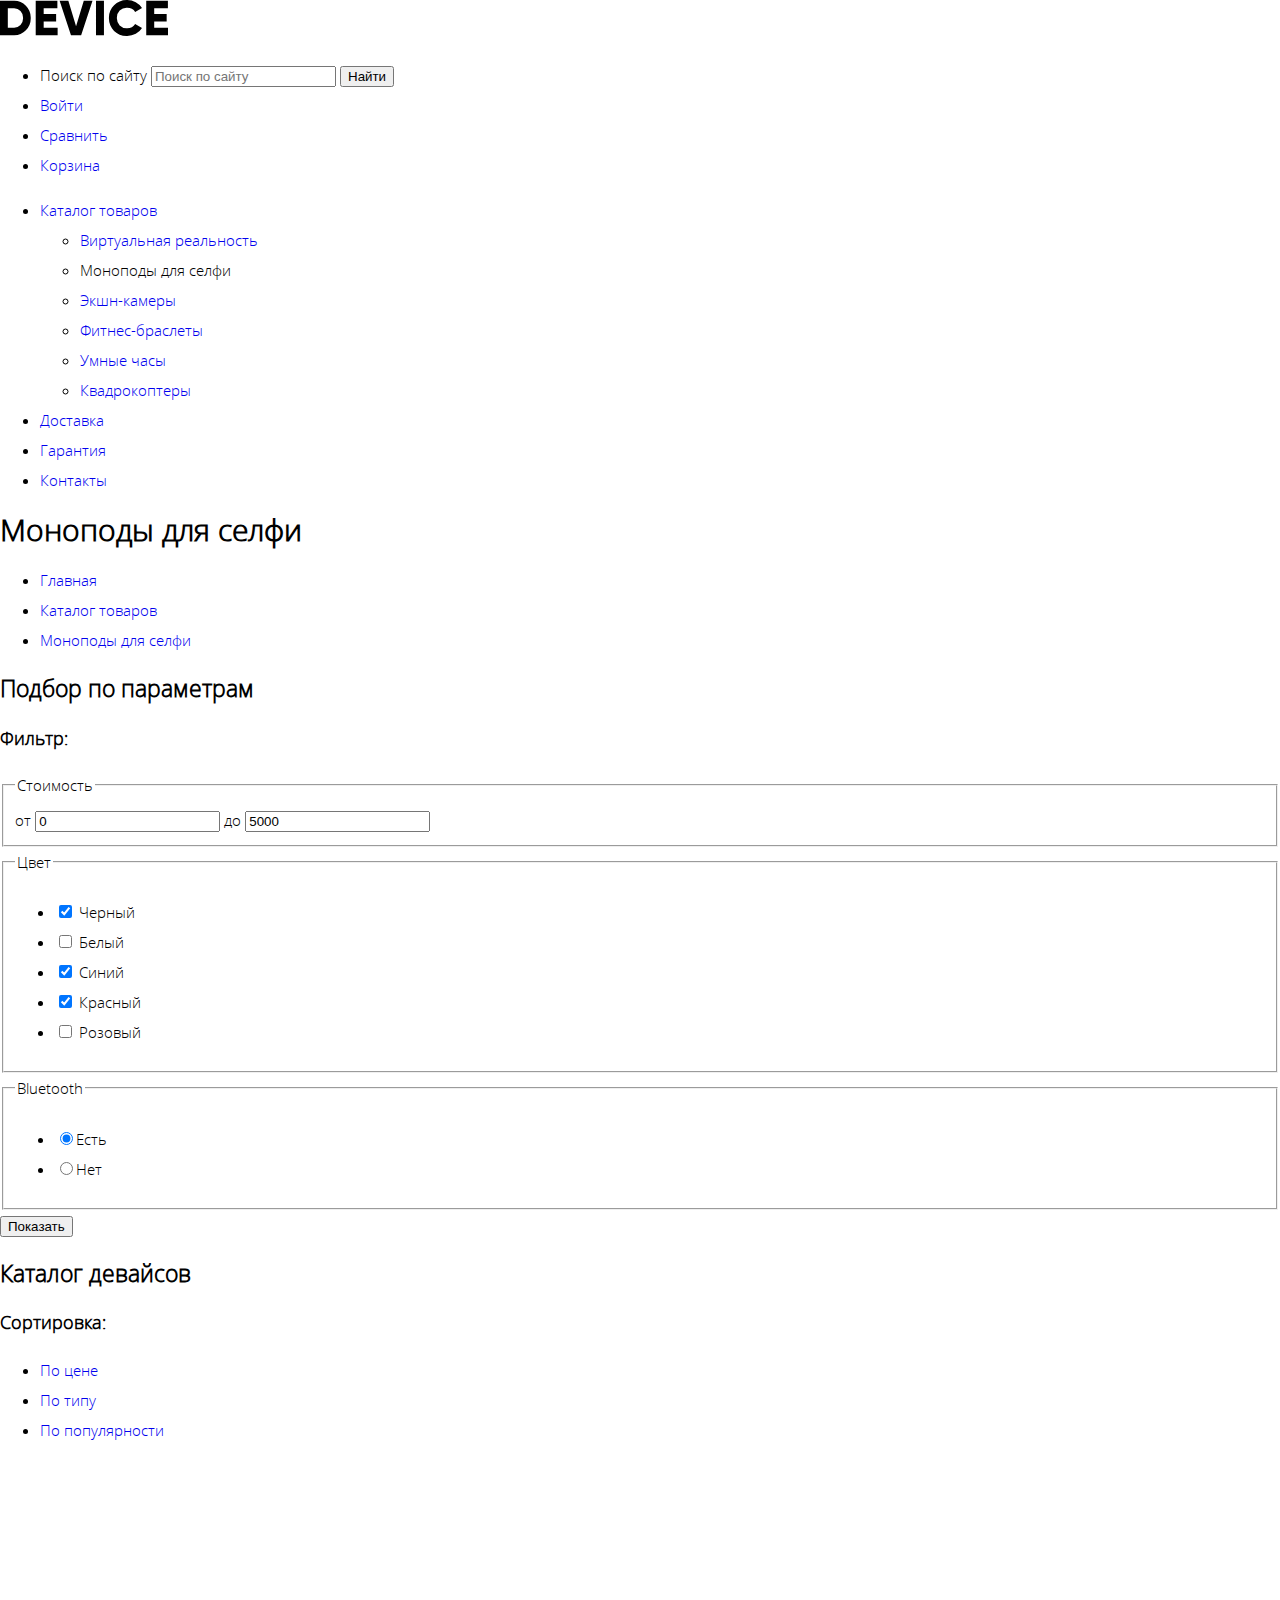
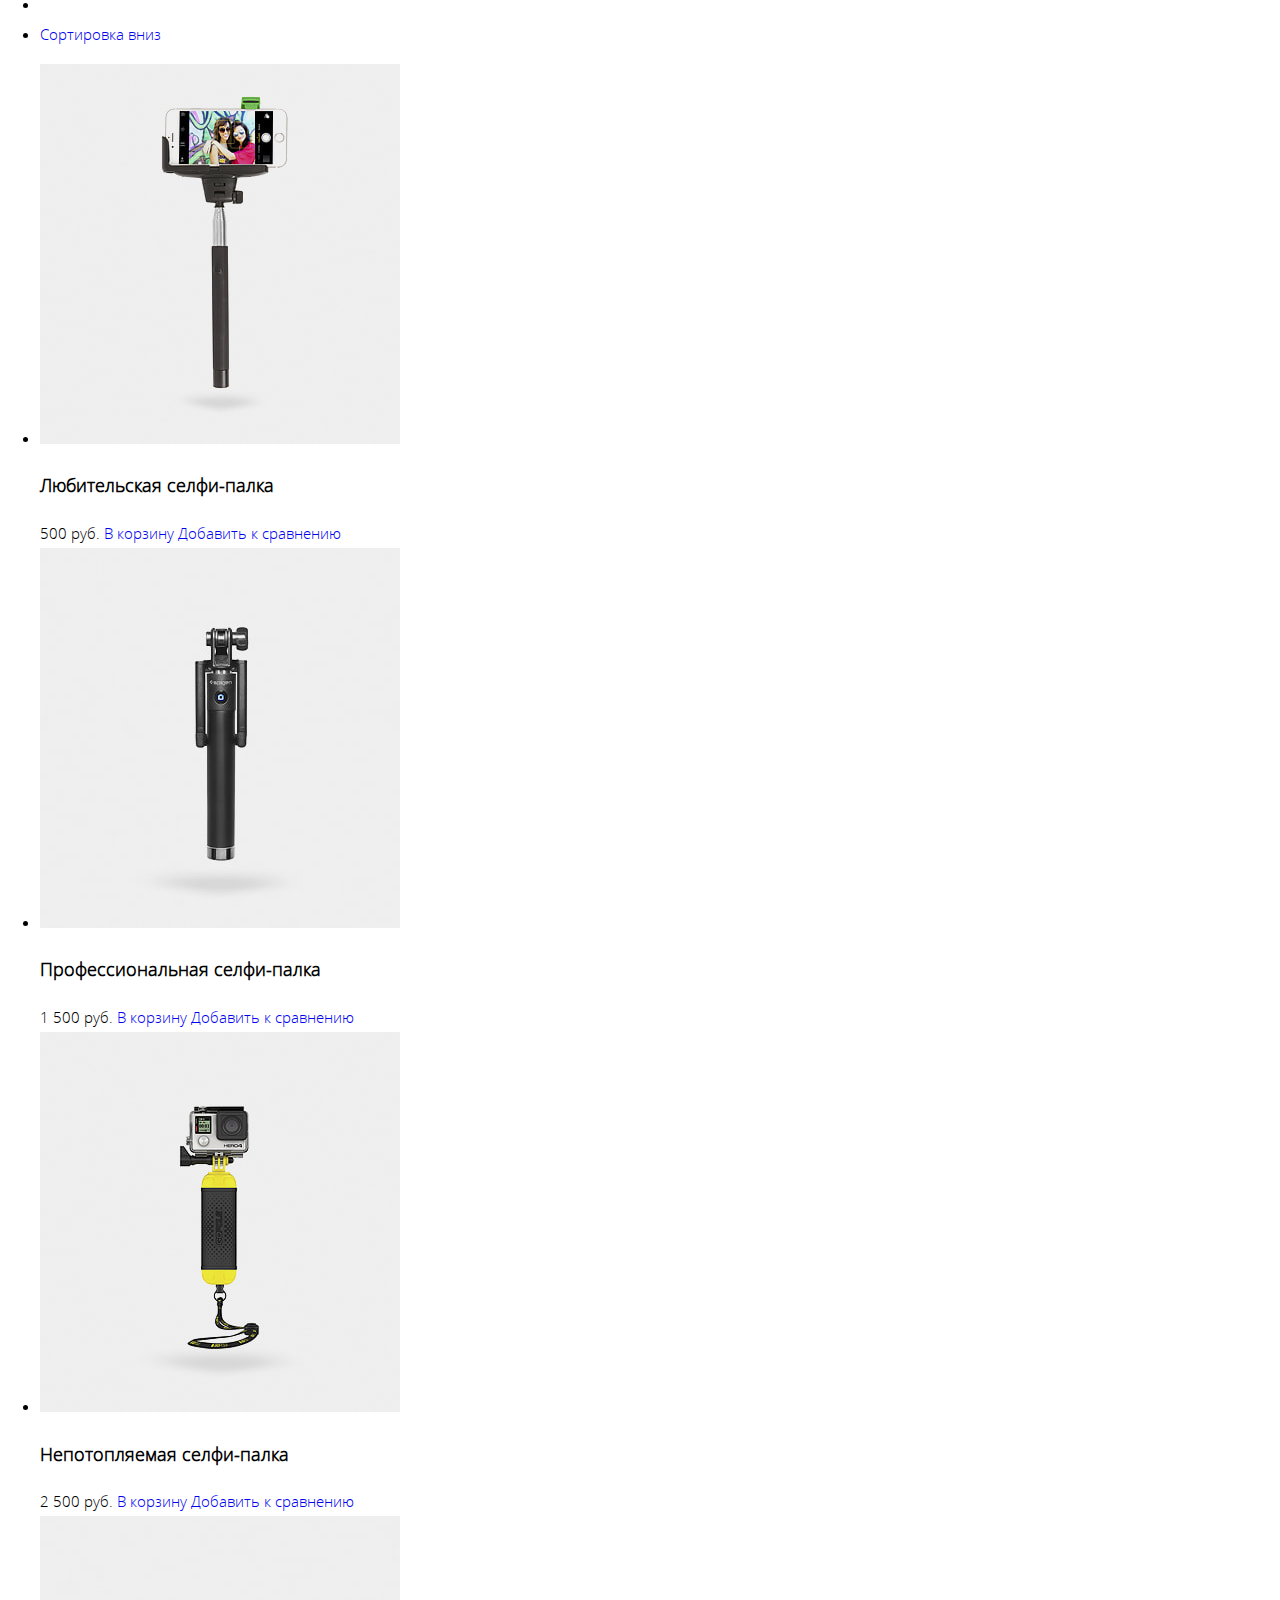
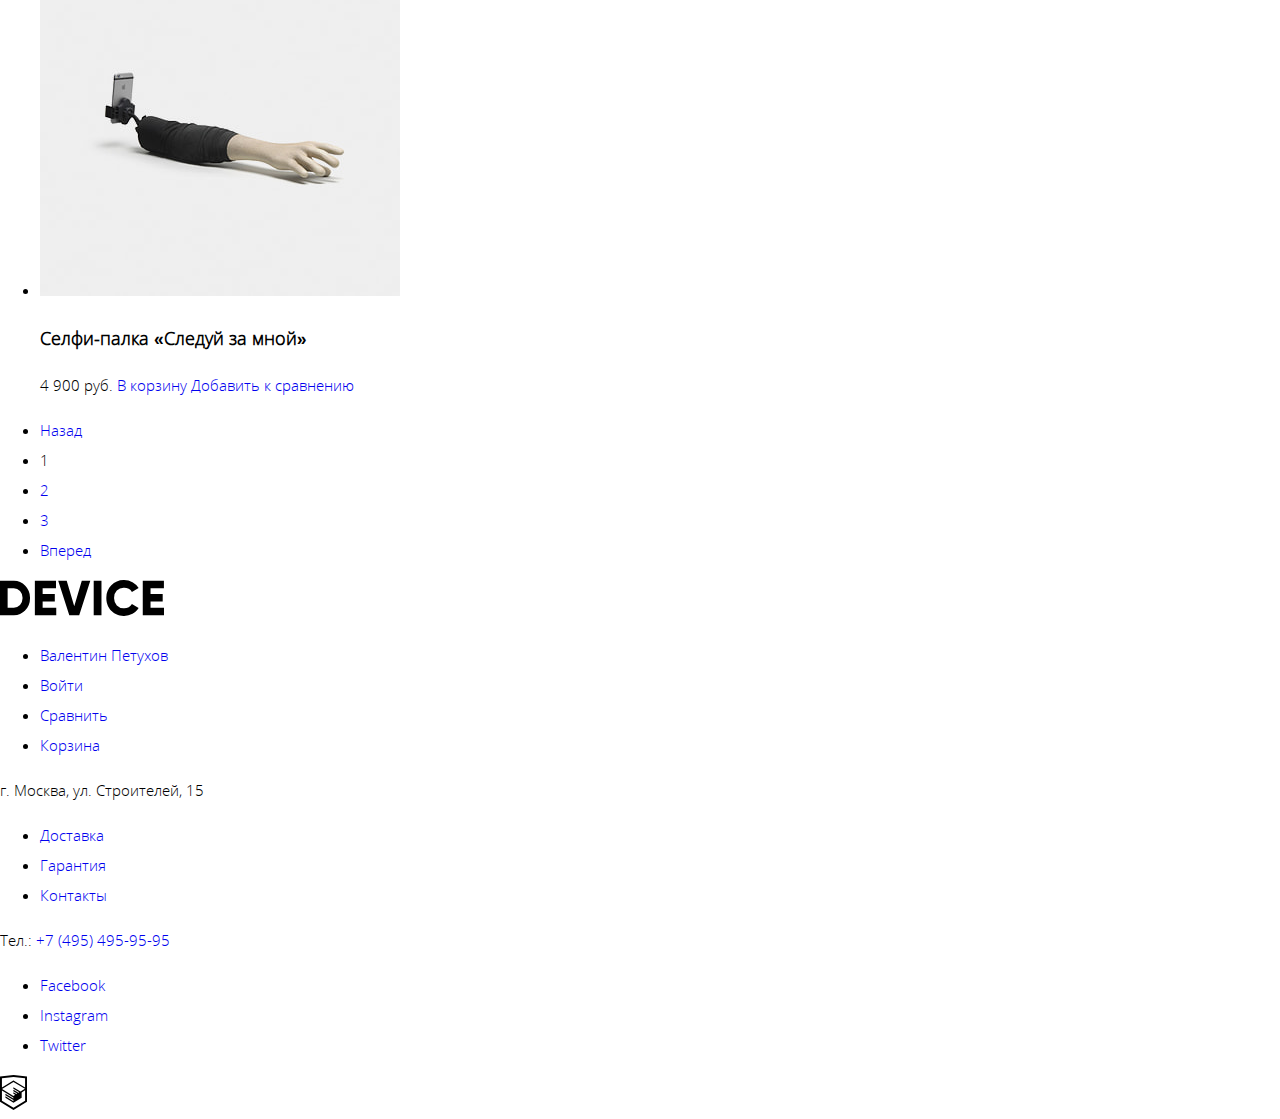
==== commit d557cddb: "Sync" ====
--- a/monopods.html
+++ b/monopods.html
@@ -4,6 +4,8 @@
 <head>
   <meta charset="utf-8">
   <title>Интернет-магазин «Девайс»</title>
+  <link href="css/normalize.css" rel="stylesheet">
+  <link href="css/style.css" rel="stylesheet">
 </head>
 
 <body>
--- a/css/style.css
+++ b/css/style.css
@@ -0,0 +1,348 @@
+/* ссылке aria label
+
+radio-button slider
+
+сервисы фон псевдожлементом
+
+https://codeguide.academy/html-css.html#css-order
+
+label for
+
+disabled */
+
+@font-face {
+  font-family: "Open Sans";
+  src: local("Open Sans"), url("../fonts/opensans.woff2") format("woff2"),
+    url("../fonts/opensans.woff") format("woff");
+}
+
+@font-face {
+  font-family: "Open Sans Light";
+  src: url("../fonts/opensanslight.woff2") format("woff2"),
+    url("../fonts/opensanslight.woff") format("woff");
+}
+
+@font-face {
+  font-family: "Gilroy Light";
+  src: url("../fonts/gilroylight.woff2") format("woff2"),
+    url("../fonts/gilroylight.woff") format("woff");
+}
+
+@font-face {
+  font-family: "Gilroy ExtraBold";
+  src: url("../fonts/gilroyextrabold.woff2") format("woff2"),
+    url("../fonts/gilroyextrabold.woff") format("woff");
+}
+
+html {
+  box-sizing: border-box;
+}
+
+*,
+*::before,
+*::after {
+  box-sizing: inherit;
+}
+
+body {
+  margin: 0;
+  padding: 0;
+
+  font-family: "Open Sans Light", Arial, Helvetica, sans-serif;
+  font-size: 15px;
+  line-height: 30px;
+}
+
+.visually-hidden {
+  position: absolute;
+
+  width: 1px;
+  height: 1px;
+  margin: -1px;
+  border: 0;
+  padding: 0;
+
+  clip: rect(0 0 0 0);
+  overflow: hidden;
+}
+
+a {
+  text-decoration: none;
+}
+
+.button {
+  display: inline-block;
+
+  font-family: "Gilroy ExtraBold", Arial, Helvetica, sans-serif;
+  color: black;
+  letter-spacing: 3.6px;
+
+  text-align: center;
+  vertical-align: middle;
+  text-transform: uppercase;
+
+  background-color: #f0c52e;
+}
+
+/* Шапка */
+
+.main-header {
+  position: relative;
+
+  margin: 0 auto;
+
+  width: 1160px;
+
+  background-color: #f7e296;
+  margin-top: 40px;
+  padding-top: 50px;
+  padding-left: 60px;
+  padding-right: 60px;
+  padding-bottom: 140px;
+
+  z-index: -1;
+}
+
+.header-logo {
+  position: absolute;
+
+  top: -18px;
+  left: 60px;
+}
+
+.header-logo:hover img {
+  opacity: 0.6;
+}
+
+.header-logo:active img {
+  opacity: 0.3;
+}
+
+.header-link {
+  color: black;
+}
+
+.header-link:hover {
+  opacity: 0.6;
+}
+
+.header-link:active {
+  opacity: 0.3;
+}
+
+.header-top-menu {
+  list-style: none;
+  padding: 0;
+  margin: 0;
+  display: flex;
+  justify-content: space-between;
+  align-items: center;
+}
+
+.search-form {
+  display: flex;
+}
+
+.search-input {
+  background-color: #f7e296;
+  border: none;
+  color: rgba(255, 255, 255, 0.3);
+  height: 49px;
+  border-top: 2px solid transparent;
+  border-bottom: 2px solid transparent;
+}
+
+.search-input::placeholder {
+  color: black;
+}
+
+.search-input:hover {
+  color: rgba(255, 255, 255, 0.6);
+}
+
+.search-input:focus {
+  color: black;
+  border-bottom: 2px solid black;
+}
+
+.search-button {
+  width: 85px;
+  height: 49px;
+  border: solid 2px black;
+  background-color: transparent;
+}
+
+.search-button:hover {
+  color: white;
+  background-color: black;
+}
+
+.search-button:active {
+  color: rgba(255, 255, 255, 0.3);
+}
+
+.header-bottom-menu {
+  list-style: none;
+  padding: 0;
+  margin: 0;
+
+  display: flex;
+  justify-content: space-between;
+  align-items: center;
+}
+
+.header-bottom-item {
+  font-family: "Gilroy ExtraBold", Arial, Helvetica, sans-serif;
+  letter-spacing: 3.6px;
+  font-size: 18px;
+  line-height: 24px;
+  text-transform: uppercase;
+}
+
+.header-bottom-submenu {
+  list-style: none;
+  padding: 0;
+  margin: 0;
+  display: none;
+}
+
+.header-bottom-submenu a {
+  line-height: 36px;
+}
+
+/* Главная страница */
+
+.slider {
+  position: relative;
+  top: -100px;
+}
+
+.heading {
+  font-family: "Gilroy ExtraBold", Arial, Helvetica, sans-serif;
+  font-size: 47px;
+  line-height: 48px;
+}
+
+.slide {
+  width: 1160px;
+  margin: 0 auto;
+  display: flex;
+  justify-content: space-around;
+}
+
+.slider-content {
+  position: relative;
+}
+
+.slider-content::before {
+  content: "";
+  width: 100px;
+  height: 7px;
+  background-color: white;
+  position: absolute;
+  left: 0;
+  top: 0;
+  z-index: 2;
+}
+
+.slider-content::after {
+  content: "01";
+  color: white;
+  font-family: "Gilroy ExtraBold", Arial, Helvetica, sans-serif;
+  font-size: 179px;
+  position: absolute;
+  top: 0;
+  right: 0;
+}
+
+.slider-heading {
+  line-height: 56px;
+}
+
+.slider-lead {
+  line-height: 30px;
+}
+
+.properties td {
+  font-family: "Gilroy Light", Arial, Helvetica, sans-serif;
+  font-size: 36px;
+}
+
+.properties th {
+  line-height: 30px;
+}
+
+/* Главная */
+
+.categories {
+  width: 1160px;
+  margin: 0 auto;
+}
+
+.categories-list {
+  list-style: none;
+  padding: 0;
+  margin: 0;
+  display: flex;
+  justify-content: space-between;
+}
+
+.category-item {
+  font-family: "Gilroy ExtraBold", Arial, Helvetica, sans-serif;
+  color: black;
+  font-size: 18px;
+}
+
+.services {
+  background-color: #e5e5e5;
+}
+
+.suppliers-list {
+  list-style: none;
+}
+
+/* Подвал */
+
+.main-footer {
+  background-color: #464646;
+}
+
+.footer-logo {
+  fill: #ffc600;
+}
+
+.footer-top-menu {
+  list-style: none;
+}
+
+.footer-top-menu a {
+  color: rgba(255, 255, 255, 0.7);
+  line-height: 36px;
+}
+
+.footer-middle {
+  line-height: 30px;
+  color: white;
+}
+
+.footer-middle a {
+  color: white;
+}
+
+.footer-bottom-menu {
+  list-style: none;
+  font-family: "Gilroy ExtraBold", Arial, Helvetica, sans-serif;
+  letter-spacing: 3.6px;
+  font-size: 18px;
+  line-height: 24px;
+  text-transform: uppercase;
+}
+
+.footer-bottom-menu {
+  background-color: #7e7e7e;
+  font-size: 0;
+}
+
+.display-none {
+  display: none;
+}
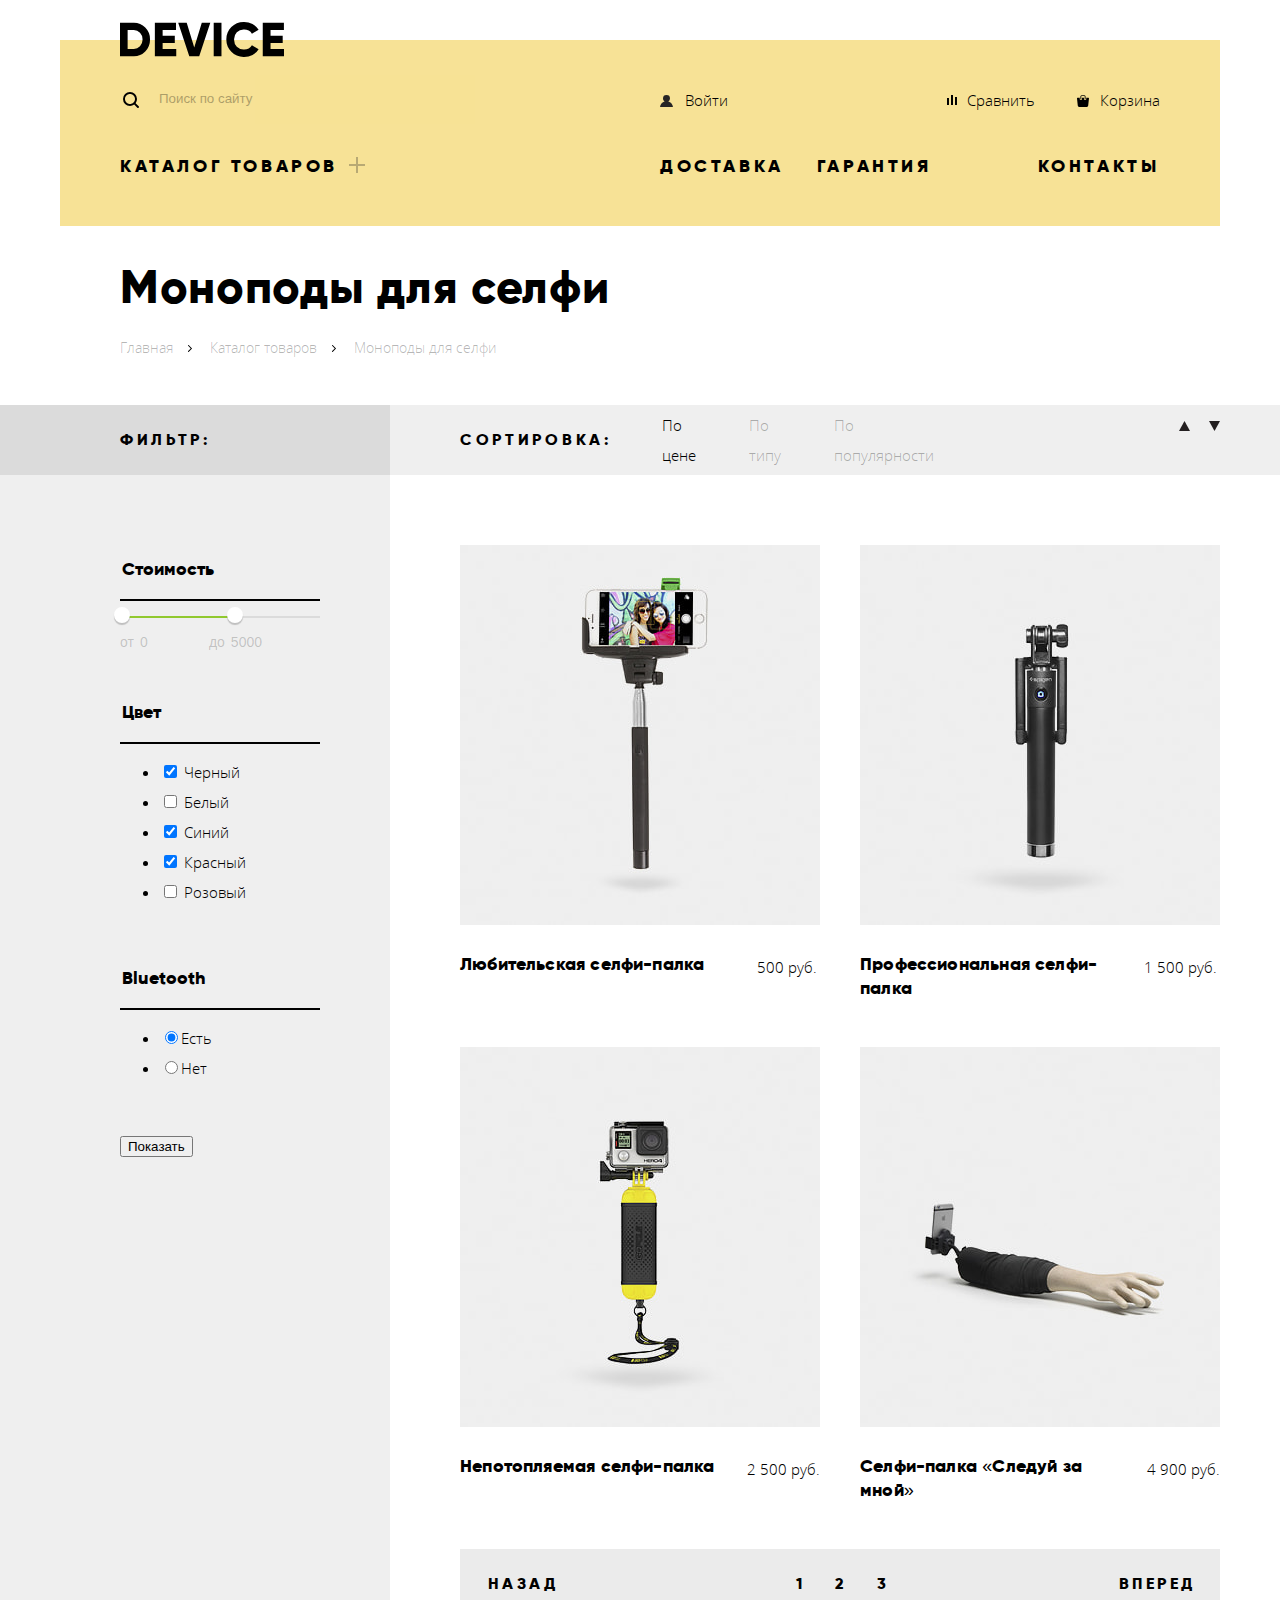
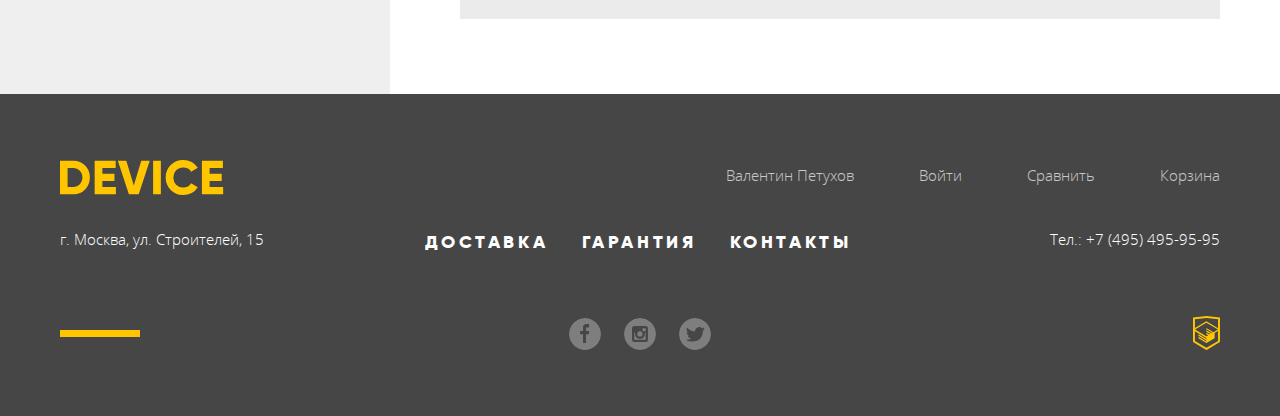
==== commit 2ca9d30e: "Sync" ====
--- a/monopods.html
+++ b/monopods.html
@@ -8,217 +8,278 @@
   <link href="css/style.css" rel="stylesheet">
 </head>
 
-<body>
-  <header>
-    <a href="index.html">
-      <img src="img/logo.svg" width="168" height="36" alt="Логотип интернет-магазина «Девайс», выполненный в виде стизизованной надписи «Девайс»">
-    </a>
+<body class="category-page">
+  <header class="main-header">
+    <a class="header-logo" href="index.html"><img src="img/logo.svg" width="164" height="35" alt="Логотип интернет-магазина «Девайс», выполненный в виде стизизованной надписи «Девайс»"></a>
+
+    <ul class="header-top-menu">
+      <li>
+        <form class="search-form" action="http://echo.htmlacademy.ru" method="get">
+          <label class="visually-hidden" for="search">Поиск по сайту</label>
+          <input class="search-input" type="search" placeholder="Поиск по сайту" id="search" name="search">
+          <button class="search-button" type="submit">Найти</button>
+        </form>
+      </li>
+      <li><a class="login-link" href="login.html">Войти</a></li>
+      <li><a class="compare-link" href="#">Сравнить</a></li>
+      <li><a class="cart-link" href="#">Корзина</a></li>
+    </ul>
 
     <nav>
-      <ul>
-        <li>
-          <form action="http://echo.htmlacademy.ru" method="get">
-            <label for="search">Поиск по сайту</label>
-            <input type="search" placeholder="Поиск по сайту" id="search" name="search">
-            <button type="submit">Найти</button>
-          </form>
-        </li>
-        <li>
-          <a href="login.html">Войти</a>
-        </li>
-        <li>
-          <a href="#">Сравнить</a>
-        </li>
-        <li>
-          <a href="#">Корзина</a>
-        </li>
-      </ul>
-
-      <ul>
-        <li>
-          <a href="#">Каталог товаров</a>
-          <ul>
-            <li><a href="#">Виртуальная реальность</a></li>
-            <li><a>Моноподы для селфи</a></li>
-            <li><a href="#">Экшн-камеры</a></li>
-            <li><a href="#">Фитнес-браслеты</a></li>
-            <li><a href="#">Умные часы</a></li>
-            <li><a href="#">Квадрокоптеры</a></li>
+      <ul class="header-bottom-menu">
+        <li class="header-bottom-dropdown">
+          <a class="header-bottom-link" href="#">Каталог товаров</a>
+          <ul class="header-bottom-submenu">
+            <li>
+              <ul class="header-submenu-list">
+                <li><a href="#">Виртуальная реальность</a></li>
+                <li><a href="monopods.html">Моноподы для селфи</a></li>
+                <li><a href="#">Экшн-камеры</a></li>
+              </ul>
+            </li>
+            <li>
+              <ul class="header-submenu-list">
+                <li><a href="#">Фитнес-браслеты</a></li>
+                <li><a href="#">Умные часы</a></li>
+              </ul>
+            </li>
+            <li>
+              <ul class="header-submenu-list">
+                <li><a href="#">Квадрокоптеры</a></li>
+              </ul>
+            </li>
           </ul>
         </li>
-        <li><a href="#">Доставка</a></li>
-        <li><a href="#">Гарантия</a></li>
-        <li><a href="#">Контакты</a></li>
+        <li><a class="header-bottom-link" href="#">Доставка</a></li>
+        <li><a class="header-bottom-link" href="#">Гарантия</a></li>
+        <li><a class="header-bottom-link" href="#">Контакты</a></li>
       </ul>
     </nav>
   </header>
 
   <main>
-    <h1>Моноподы для селфи</h1>
-
-    <nav>
-      <ul>
-        <li>
+    <div class="container title-container">
+      <h1 class="category-title">Моноподы для селфи</h1>
+
+      <ul class="breadcrumbs">
+        <li class="breadcrumb">
           <a href="index.html">Главная</a>
         </li>
-        <li>
+        <li class="breadcrumb">
           <a href="#">Каталог товаров</a>
         </li>
-        <li>
+        <li class="breadcrumb">
           <a href="#">Моноподы для селфи</a>
         </li>
       </ul>
-    </nav>
-
-    <aside>
-      <h2>Подбор по параметрам</h2>
-
-      <h3>Фильтр:</h3>
-
-      <form action="http://echo.htmlacademy.ru" method="post">
-        <fieldset>
-          <legend>Стоимость</legend>
-          <div></div>
-          <label>от</label>
-          <input type="text" name="min-price" id="min-price" value="0">
-          <label>до</label>
-          <input type="text" name="max-price" id="max-price" value="5000">
-        </fieldset>
-
-        <fieldset>
-          <legend>Цвет</legend>
-          <ul>
-            <li>
-              <input type="checkbox" name="black" id="black" checked>
-              <label>Черный</label>
-            </li>
-            <li>
-              <input type="checkbox" name="white" id="white">
-              <label>Белый</label>
-            </li>
-            <li>
-              <input type="checkbox" name="blue" id="blue" checked>
-              <label>Синий</label>
-            </li>
-            <li>
-              <input type="checkbox" name="red" id="red" checked>
-              <label>Красный</label>
-            </li>
-            <li>
-              <input type="checkbox" name="pink" id="pink">
-              <label>Розовый</label>
-            </li>
+    </div>
+
+    <div class="divider">
+
+      <aside class="filter">
+
+        <div class="filter-heading">
+          <h3>Фильтр:</h3>
+        </div>
+
+        <form class="filter-form" action="http://echo.htmlacademy.ru" method="post">
+          <fieldset>
+            <legend>Стоимость</legend>
+            <div class="filter-price-range">
+              <div class="price-controls">
+                <div class="scale">
+                  <div class="bar"></div>
+                </div>
+                <div class="range-toggle range-toggle-min"></div>
+                <div class="range-toggle range-toggle-max"></div>
+              </div>
+              <label class="price-label" for="filter-min-price">от</label>
+              <input class="price-value" type="text" name="min-price" id="filter-min-price" value="0">
+              <label class="price-label" for="filter-max-price">до</label>
+              <input class="price-value" type="text" name="max-price" id="filter-max-price" value="5000">
+            </div>
+          </fieldset>
+
+          <fieldset>
+            <legend>Цвет</legend>
+            <ul>
+              <li>
+                <input type="checkbox" name="black" id="black" checked>
+                <label>Черный</label>
+              </li>
+              <li>
+                <input type="checkbox" name="white" id="white">
+                <label>Белый</label>
+              </li>
+              <li>
+                <input type="checkbox" name="blue" id="blue" checked>
+                <label>Синий</label>
+              </li>
+              <li>
+                <input type="checkbox" name="red" id="red" checked>
+                <label>Красный</label>
+              </li>
+              <li>
+                <input type="checkbox" name="pink" id="pink">
+                <label>Розовый</label>
+              </li>
+            </ul>
+          </fieldset>
+
+          <fieldset>
+            <legend>Bluetooth</legend>
+            <ul>
+              <li>
+                <label>
+                  <input type="radio" name="bluetooth" id="bluetooth-on" checked>Есть</label>
+              </li>
+              <li>
+                <label>
+                  <input type="radio" name="bluetooth" id="bluetooth-off">Нет</label>
+              </li>
+            </ul>
+          </fieldset>
+
+          <button type="submit">Показать</button>
+        </form>
+
+      </aside>
+
+
+      <section class="category-content">
+        <h2 class="visually-hidden">Фильтрация и сотрировка каталога</h2>
+
+        <div class="sorting-panel">
+          <h3 class="sorting-header">Сортировка:</h3>
+          <ul class="sorting-controls">
+            <li class="sorting-item sorting-item-active"><a href="#">По цене</a></li>
+            <li class="sorting-item"><a href="#">По типу</a></li>
+            <li class="sorting-item"><a href="#">По популярности</a></li>
+            <li class="sorting-item">
+              <a href="#" aria-label="lalala">
+                <svg xmlns="http://www.w3.org/2000/svg" width="11" height="10">
+                  <path fill="#231F20" d="M5.5 0L0 10h11z" /></svg>
+              </a>
+            </li>
+            <li class="sorting-item">
+              <a href="#"><svg xmlns="http://www.w3.org/2000/svg" width="11" height="10">
+                  <path fill="#231F20" d="M5.5 10L0 0h11" /></svg></a></li>
           </ul>
-        </fieldset>
-
-        <fieldset>
-          <legend>Bluetooth</legend>
-          <ul>
-            <li>
-              <label>
-                <input type="radio" name="bluetooth" id="bluetooth-on" checked>Есть</label>
-            </li>
-            <li>
-              <label>
-                <input type="radio" name="bluetooth" id="bluetooth-off">Нет</label>
-            </li>
-          </ul>
-        </fieldset>
-
-        <button type="submit">Показать</button>
-      </form>
-    </aside>
-
-    <section>
-      <h2>Каталог девайсов</h2>
-
-      <h3>Сортировка:</h3>
-      <ul>
-        <li><a href="#">По цене</a></li>
-        <li><a href="#">По типу</a></li>
-        <li><a href="#">По популярности</a></li>
-      </ul>
-      <ul>
-        <li>
-          <a href="#" aria-label="lalala">
-            <svg></svg>
-          </a>
-        </li>
-        <li><a href="#">Сортировка вниз</a></li>
-      </ul>
-
-      <ul>
-        <li>
-          <img src="img/item-1.jpg" width="360" height="380" alt="Короткая селфи-палка с зелёным креплением">
-          <h3>Любительская селфи-палка</h3>
-          <span>500 руб.</span>
-          <a href="#">В корзину</a>
-          <a href="#">Добавить к сравнению</a>
-        </li>
-        <li>
-          <img src="img/item-2.jpg" width="360" height="380" alt="Массивная селфи-палка с синей кнопкой">
-          <h3>Профессиональная селфи-палка</h3>
-          <span>1 500 руб.</span>
-          <a href="#">В корзину</a>
-          <a href="#">Добавить к сравнению</a>
-        </li>
-        <li>
-          <img src="img/item-3.jpg" width="360" height="380" alt="Прорезиненная селфи-палка жёлтого цвета">
-          <h3>Непотопляемая селфи-палка</h3>
-          <span>2 500 руб.</span>
-          <a href="#">В корзину</a>
-          <a href="#">Добавить к сравнению</a>
-        </li>
-        <li>
-          <img src="img/item-4.jpg" width="360" height="380" alt="Селфи-палка в виде руки">
-          <h3>Селфи-палка «Следуй за мной»</h3>
-          <span>4 900 руб.</span>
-          <a href="#">В корзину</a>
-          <a href="#">Добавить к сравнению</a>
-        </li>
-      </ul>
-    </section>
-
-    <ul>
-      <li><a href="#">Назад</a></li>
-      <li><a>1</a></li>
-      <li><a href="#">2</a></li>
-      <li><a href="#">3</a></li>
-      <li><a href="#">Вперед</a></li>
-    </ul>
+        </div>
+
+        <h2 class="visually-hidden">Каталог девайсов</h2>
+
+        <ul class="product-items">
+          <li class="product-item">
+            <div class="img-container">
+              <img src="img/item-1.jpg" width="360" height="380" alt="Короткая селфи-палка с зелёным креплением">
+              <div class="product-actions">
+                <a class="button button-buy" href="#">В корзину</a>
+                <a class="button-compare" href="#">Добавить к сравнению</a>
+              </div>
+            </div>
+            <div class="product-sticker">
+              <a href="#">Любительская селфи-палка</a>
+              <p>500 руб.</p>
+            </div>
+          </li>
+          <li class="product-item">
+            <div class="img-container">
+              <img src="img/item-2.jpg" width="360" height="380" alt="Массивная селфи-палка с синей кнопкой">
+              <div class="product-actions">
+                <a class="button button-buy" href="#">В корзину</a>
+                <a class="button-compare" href="#">Добавить к сравнению</a>
+              </div>
+            </div>
+            <div class="product-sticker">
+              <a href="#">Профессиональная селфи-палка</a>
+              <p>1 500 руб.</p>
+            </div>
+          </li>
+          <li class="product-item">
+            <div class="img-container">
+              <img src="img/item-3.jpg" width="360" height="380" alt="Прорезиненная селфи-палка жёлтого цвета">
+              <div class="product-actions">
+                <a class="button button-buy" href="#">В корзину</a>
+                <a class="button-compare" href="#">Добавить к сравнению</a>
+              </div>
+            </div>
+            <div class="product-sticker">
+              <a href="#">Непотопляемая селфи-палка</a>
+              <span>2 500 руб.</span>
+            </div>
+          </li>
+          <li class="product-item">
+            <div class="img-container">
+              <img src="img/item-4.jpg" width="360" height="380" alt="Селфи-палка в виде руки">
+              <div class="product-actions">
+                <a class="button button-buy" href="#">В корзину</a>
+                <a class="button-compare" href="#">Добавить к сравнению</a>
+              </div>
+            </div>
+            <div class="product-sticker">
+              <a href="#">Селфи-палка «Следуй за мной»</a>
+              <span>4 900 руб.</span>
+            </div>
+          </li>
+        </ul>
+
+        <ul class="pagination">
+          <li><a href="#">Назад</a></li>
+          <li><a class="page current-page">1</a></li>
+          <li><a class="page" href="#">2</a></li>
+          <li><a class="page" href="#">3</a></li>
+          <li><a href="#">Вперед</a></li>
+        </ul>
+      </section>
+    </div>
   </main>
 
-  <footer>
-    <a href="index.html">
-      <img src="img/logo.svg" width="164" height="36" alt="Логотип интернет-магазина «Девайс», выполненный в виде стизизованной надписи «Девайс»">
-    </a>
-
-    <ul>
-      <li><a href="#">Валентин Петухов</a></li>
-      <li><a href="#">Войти</a></li>
-      <li><a href="#">Сравнить</a></li>
-      <li><a href="#">Корзина</a></li>
-    </ul>
-
-    <p>
-      г. Москва, ул. Строителей, 15
-    </p>
-
-    <ul>
-      <li><a href="#">Доставка</a></li>
-      <li><a href="#">Гарантия</a></li>
-      <li><a href="#">Контакты</a></li>
-    </ul>
-
-    <p>Тел.: <a href="tel:+74954959595">+7 (495) 495-95-95</a></p>
-
-    <ul>
-      <li><a href="#">Facebook</a></li>
-      <li><a href="#">Instagram</a></li>
-      <li><a href="#">Twitter</a></li>
-    </ul>
-
-    <a href="https://htmlacademy.ru/intensive/htmlcss"><img src="img/logo-html.svg" width="27" height="35" alt="Разработчик — студент HTML Academy"></a>
+  <footer class="main-footer">
+    <div class="container">
+      <div class="footer-top">
+        <a class="footer-logo" aria-label="Ссылка на главную страницу магазина «Девайс»">
+          <svg xmlns="http://www.w3.org/2000/svg" width="164" height="36">
+            <path d="M-.151.702v33.6h13.532a15.72 15.72 0 0011.72-4.824 16.458 16.458 0 004.712-11.976 16.458 16.458 0 00-4.712-11.976A15.723 15.723 0 0013.381.702H-.151zM7.582 26.91V8.091h5.8a8.646 8.646 0 016.5 2.568 9.407 9.407 0 012.489 6.84 9.406 9.406 0 01-2.489 6.84 8.642 8.642 0 01-6.5 2.568h-5.8zm34.8-5.952h12.082v-7.3H42.378V8.091h13.291V.702H34.645v33.6H55.91V26.91H42.378v-5.952zm36.343 13.344L89.744.702h-8.458l-7.491 24.72L66.304.702h-8.457l11.019 33.6h9.859zm14.4 0h7.733V.702h-7.733v33.6zm38.615-1.416a15.506 15.506 0 006.041-5.688l-6.67-3.84a7.482 7.482 0 01-3.165 3.024 9.87 9.87 0 01-4.664 1.1 9.595 9.595 0 01-7.177-2.736 9.909 9.909 0 01-2.682-7.248 9.909 9.909 0 012.682-7.248 9.595 9.595 0 017.177-2.736 9.897 9.897 0 014.639 1.08 7.592 7.592 0 013.19 3.048l6.67-3.84a15.873 15.873 0 00-6.09-5.688 17.42 17.42 0 00-8.409-2.088c-9.779-.272-17.797 7.691-17.591 17.472-.208 9.781 7.809 17.747 17.588 17.476a17.52 17.52 0 008.458-2.088zm17.881-11.928h12.082v-7.3h-12.085V8.091h13.29V.702h-21.023v33.6h21.265V26.91h-13.532v-5.952z" data-name="-e-logo" fill-rule="evenodd">
+          </svg>
+        </a>
+
+        <ul class="footer-top-menu">
+          <li><a href="#">Валентин Петухов</a></li>
+          <li><a href="#">Войти</a></li>
+          <li><a href="#">Сравнить</a></li>
+          <li><a href="#">Корзина</a></li>
+        </ul>
+      </div>
+
+      <div class="footer-middle">
+        <p>
+          г. Москва, ул. Строителей, 15
+        </p>
+
+        <ul class="footer-middle-menu">
+          <li><a href="#">Доставка</a></li>
+          <li><a href="#">Гарантия</a></li>
+          <li><a href="#">Контакты</a></li>
+        </ul>
+
+        <p>Тел.: <a href="tel:+74954959595">+7 (495) 495-95-95</a></p>
+      </div>
+
+      <div class="footer-bottom">
+        <ul class="footer-bottom-menu">
+          <li><a href="#" aria-label="Facebook"></a></li>
+          <li><a href="#" aria-label="Instagram"></a></li>
+          <li><a href="#" aria-label="Twitter"></a></li>
+        </ul>
+
+        <a class="footer-bottom-developer" href="https://htmlacademy.ru/intensive/htmlcss" aria-label="Ссылка на курс по вёрстке в HTML Academy">
+          <svg xmlns="http://www.w3.org/2000/svg" width="26.943" height="34.09">
+            <path d="M13.62.017L13.472 0 0 1.412v24.661l13.473 8.017 13.43-7.99.042-.025V1.412L13.62.017zm11.399 12.11L13.495 5.334l-.001-.104-.087.05-.088-.056v.109L1.925 12.118V3.147l11.548-1.212L25.02 3.147v8.98zm-11.614-5.34L24.923 13.5l-4.479 2.64-7.093-4.221-.014 1.415 5.904 3.513-.86.507-5.03-2.992-.014 1.415 3.827 2.275-.782.523-3.031-1.787-.014 1.413 1.853 1.091-1.8 1.081-11.356-6.751 11.371-6.835zm-11.48 8.34l11.411 6.791.016 1.044-7.942-4.728-.015 1.416 7.979 4.795.018 1.076-7.973-4.74-.013 1.414 8.021 4.822.046.025 8.143-4.872-.011-5.177 3.415-2.036v10.021L13.472 31.85 1.925 24.979v-9.852z" />
+          </svg>
+        </a>
+      </div>
+    </div>
   </footer>
 </body>
 
--- a/css/style.css
+++ b/css/style.css
@@ -1,8 +1,4 @@
-/* ссылке aria label
-
-radio-button slider
-
-сервисы фон псевдожлементом
+/* radio-button slider
 
 https://codeguide.academy/html-css.html#css-order
 
@@ -70,18 +66,55 @@
   text-decoration: none;
 }
 
+.container {
+  max-width: 1160px;
+  margin: 0 auto;
+}
+
 .button {
+  position: relative;
+
   display: inline-block;
 
   font-family: "Gilroy ExtraBold", Arial, Helvetica, sans-serif;
   color: black;
-  letter-spacing: 3.6px;
+  letter-spacing: 4px;
 
   text-align: center;
   vertical-align: middle;
   text-transform: uppercase;
 
+  width: 220px;
+  height: 40px;
+  line-height: 40px;
+
+  border: none;
+  background-color: transparent;
+  cursor: pointer;
+
+  z-index: 0;
+}
+
+.button::before {
+  content: "";
+  position: absolute;
+
   background-color: #f0c52e;
+  height: 8px;
+  width: 100%;
+
+  top: 40%;
+  left: 0;
+  z-index: -1;
+}
+
+.button:hover::before {
+  height: 100%;
+  top: 0;
+}
+
+.button:active {
+  color: rgba(0, 0, 0, 0.3);
 }
 
 /* Шапка */
@@ -92,41 +125,43 @@
   margin: 0 auto;
 
   width: 1160px;
+  min-height: 300px;
 
   background-color: #f7e296;
   margin-top: 40px;
-  padding-top: 50px;
+  padding-top: 35px;
   padding-left: 60px;
   padding-right: 60px;
   padding-bottom: 140px;
-
-  z-index: -1;
 }
 
 .header-logo {
   position: absolute;
 
+  height: 35px;
   top: -18px;
   left: 60px;
-}
-
-.header-logo:hover img {
+
+  cursor: pointer;
+}
+
+.header-logo:hover {
   opacity: 0.6;
 }
 
-.header-logo:active img {
+.header-logo:active {
   opacity: 0.3;
 }
 
-.header-link {
+.main-header a {
   color: black;
 }
 
-.header-link:hover {
+.main-header a:hover {
   opacity: 0.6;
 }
 
-.header-link:active {
+.main-header a:active {
   opacity: 0.3;
 }
 
@@ -135,21 +170,40 @@
   padding: 0;
   margin: 0;
   display: flex;
-  justify-content: space-between;
   align-items: center;
+  margin-bottom: 30px;
 }
 
 .search-form {
   display: flex;
+  position: relative;
+  width: 440px;
+  margin-right: 100px;
+}
+
+.search-form::before {
+  content: "";
+  position: absolute;
+  bottom: 14px;
+  left: 1px;
+  width: 20px;
+  height: 20px;
+  background-image: url(../img/search.svg);
+  background-repeat: no-repeat;
+  background-position: 50% 50%;
+  z-index: 1;
 }
 
 .search-input {
   background-color: #f7e296;
   border: none;
-  color: rgba(255, 255, 255, 0.3);
+  opacity: 0.3;
   height: 49px;
   border-top: 2px solid transparent;
   border-bottom: 2px solid transparent;
+  width: 355px;
+  padding: 5px 39px 8px;
+  position: relative;
 }
 
 .search-input::placeholder {
@@ -157,11 +211,11 @@
 }
 
 .search-input:hover {
-  color: rgba(255, 255, 255, 0.6);
+  opacity: 0.6;
 }
 
 .search-input:focus {
-  color: black;
+  opacity: 1;
   border-bottom: 2px solid black;
 }
 
@@ -170,6 +224,12 @@
   height: 49px;
   border: solid 2px black;
   background-color: transparent;
+  display: none;
+}
+
+.search-input:focus~.search-button, .search-button:focus {
+  visibility: visible;
+  display: initial;
 }
 
 .search-button:hover {
@@ -181,168 +241,1183 @@
   color: rgba(255, 255, 255, 0.3);
 }
 
+.cart-link, .compare-link, .login-link {
+  position: relative;
+  padding-left: 25px;
+}
+
+.cart-link::before, .compare-link::before, .login-link::before {
+  content: "";
+  position: absolute;
+  top: 5px;
+  left: 0;
+  width: 13px;
+  height: 12px;
+  background-repeat: no-repeat;
+  background-position: 0 0;
+}
+
+.login-link::before {
+  background-image: url(../img/user.svg);
+}
+
+.compare-link {
+  margin-left: 214px;
+}
+
+.compare-link::before {
+  background-image: url(../img/compare.svg);
+  left: 5px;
+}
+
+.cart-link {
+  margin-left: 40px;
+}
+
+.cart-link::before {
+  background-image: url(../img/cart.svg);
+  left: 2px;
+}
+
 .header-bottom-menu {
   list-style: none;
   padding: 0;
   margin: 0;
 
+  display: flex;
+  align-items: center;
+  line-height: 24px;
+}
+
+.header-bottom-menu li:nth-of-type(3) {
+  padding-left: 33px;
+}
+
+.header-bottom-menu li:nth-of-type(4) {
+  padding-left: 106px;
+}
+
+.header-bottom-link {
+  font-family: "Gilroy ExtraBold", Arial, Helvetica, sans-serif;
+  letter-spacing: 3.6px;
+  font-size: 18px;
+  text-transform: uppercase;
+}
+
+.header-bottom-dropdown {
+  position: relative;
+  width: 440px;
+  margin-right: 100px;
+}
+
+.header-bottom-dropdown > a {
+  position: relative;
+}
+
+.header-bottom-dropdown > a::before {
+  content: "";
+  position: absolute;
+  top: 2px;
+  right: -20px;
+  width: 2px;
+  height: 16px;
+  background-color: #b8a974;
+}
+
+.header-bottom-dropdown > a::after {
+  content: "";
+  position: absolute;
+  top: 9px;
+  right: -27px;
+  width: 16px;
+  height: 2px;
+  background-color: #b8a974;
+}
+
+.header-bottom-dropdown > a:hover {
+  color: #887c50;
+  opacity: 1;
+}
+
+.header-bottom-dropdown > a:active {
+  color: #c4b376;
+  opacity: 1;
+}
+
+.header-bottom-dropdown:hover .header-bottom-submenu,
+.header-bottom-dropdown > a:focus + .header-bottom-submenu {
+  display: flex;
+  width: 1040px;
+  background-color: #f7e296;
+  z-index: 1;
+  padding-top: 20px;
+  padding-bottom: 28px;
+}
+
+.header-bottom-submenu {
+  list-style: none;
+  padding: 0;
+  margin: 0;
+  display: none;
+  position: absolute;
+}
+
+.header-submenu-list {
+  list-style: none;
+  padding: 0;
+  margin: 0;
+  margin-right: 60px;
+}
+
+.header-bottom-submenu a {
+  line-height: 36px;
+  font-family: "Open Sans Light", Arial, Helvetica, sans-serif;
+  font-size: 15px;
+}
+
+/* Главная страница */
+
+.heading {
+  font-family: "Gilroy ExtraBold", Arial, Helvetica, sans-serif;
+  font-size: 47px;
+  line-height: 48px;
+  margin: 0;
+}
+
+/* Слайдер */
+
+.slider {
+  position: relative;
+  top: -110px;
+  margin-bottom: -10px;
+}
+
+.slide-list {
+  padding: 0;
+  margin: 0;
+
+  list-style: none;
+}
+
+.slide {
+  width: 1160px;
+  margin: 0 auto;
+  display: flex;
+  justify-content: space-around;
+}
+
+.slide-image-container {
+  width: 50%;
+}
+
+.slide-image-container img {
+  display: block;
+  margin: 0 auto;
+}
+
+.slide-content-container {
+  width: 50%;
+  position: relative;
+}
+
+.slide-content-container::before {
+  content: "01";
+  color: white;
+  font-family: "Gilroy ExtraBold", Arial, Helvetica, sans-serif;
+  font-size: 180px;
+  line-height: 180px;
+  position: absolute;
+  top: -15px;
+  right: 50px;
+}
+
+.slide-content-container::after {
+  content: "";
+  width: 100px;
+  height: 7px;
+  background-color: white;
+  position: absolute;
+  left: 0;
+  top: 40px;
+}
+
+.slide-heading {
+  line-height: 56px;
+  margin-top: 80px;
+  margin-bottom: 18px;
+  position: relative;
+  z-index: 1;
+}
+
+.slide-lead {
+  line-height: 30px;
+  margin-top: 18px;
+  margin-bottom: 46px;
+}
+
+.slide-properties {
+  text-align: left;
+  margin-top: 58px;
+}
+
+.slide-properties td {
+  font-family: "Gilroy Light", Arial, Helvetica, sans-serif;
+  font-size: 36px;
+  padding-right: 80px;
+  padding-bottom: 5px;
+}
+
+.slide-properties th {
+  line-height: 30px;
+  font-size: 13px;
+  font-weight: normal;
+}
+
+/* Категории */
+
+.categories {
+  width: 1160px;
+  height: 240px;
+  margin: 0 auto;
+  margin-bottom: 82px;
+}
+
+.categories-list {
+  list-style: none;
+  padding: 0;
+  margin: 0;
+  display: flex;
+  justify-content: space-between;
+  width: 100%;
+}
+
+.category-item {
+  width: 160px;
+}
+
+.category-item a {
+  position: relative;
+  display: block;
+  font-family: "Gilroy ExtraBold", Arial, Helvetica, sans-serif;
+  color: black;
+  font-size: 18px;
+}
+
+.category-item a::before {
+  content: "";
+  display: block;
+  width: 160px;
+  height: 160px;
+  background-image: url(../img/popular-1.svg);
+  background-repeat: no-repeat;
+  background-position: 50% 50%;
+  margin-bottom: 33px;
+}
+
+.category-item a::after {
+  content: "";
+  display: block;
+  width: 160px;
+  height: 160px;
+  background-color: #f0c52e;
+  opacity: 0.5;
+  margin-bottom: 33px;
+  position: absolute;
+  top: 0;
+  z-index: -1;
+}
+
+.category-item:nth-of-type(2) a::before {
+  background-image: url(../img/popular-2.svg);
+}
+
+.category-item:nth-of-type(3) a::before {
+  background-image: url(../img/popular-3.svg);
+}
+
+.category-item:nth-of-type(4) a::before {
+  background-image: url(../img/popular-4.svg);
+}
+
+.category-item:nth-of-type(5) a::before {
+  background-image: url(../img/popular-5.svg);
+}
+
+.category-item:nth-of-type(6) a::before {
+  background-image: url(../img/popular-6.svg);
+}
+
+.category-item a:hover::after {
+  opacity: 1;
+}
+
+.category-item a:active::before {
+  opacity: 0.3;
+}
+
+.category-item a:active {
+  color: rgba(0, 0, 0, 0.3);
+}
+
+/* Услуги */
+
+.services {
+  background-image: linear-gradient(to bottom, transparent 0%, transparent 100px, #e5e5e5 100px, #e5e5e5 100%);
+  margin-top: 82px;
+  padding-bottom: 69px;
+}
+
+.services-container {
+  display: flex;
+}
+
+.services-button-list {
+  width: 285px;
+  list-style: none;
+  padding: 0;
+  margin: 0;
+  padding-top: 80px;
+  padding-bottom: 47px;
+  border-right: 7px solid black;
+}
+
+.service-button {
+  margin-bottom: 24px;
+  line-height: 24px;
+}
+
+.service-button a {
+  display: block;
+  width: 160px;
+  padding: 8px 0;
+  letter-spacing: 3.6px;
+  text-align: center;
+  color: black;
+  text-transform: uppercase;
+  font-size: 18px;
+  font-family: "Gilroy ExtraBold", Arial, Helvetica, sans-serif;
+  position: relative;
+  z-index: 0;
+}
+
+.service-button:not(.current-service-button) a::before {
+  content: "";
+  position: absolute;
+  background-color: #f0c52e;
+  height: 8px;
+  width: 100%;
+  top: 40%;
+  left: 0;
+  z-index: -1;
+}
+
+.service-button:not(.current-service-button):hover a::before {
+  height: 100%;
+  top: 0;
+}
+
+.current-service-button a {
+  color: #f7e184;
+  background-color: black;
+}
+
+.current-service-button {
+  background-color: black;
+}
+
+.services-content {
+  width: 875px;
+}
+
+.service-slide {
+  margin-left: 118px;
+  margin-top: 70px;
+  width: 460px;
+  position: relative;
+}
+
+.service-slide .heading {
+  margin-bottom: 30px;
+}
+
+.service-slide::after {
+  content: "";
+  position: absolute;
+  top: -67px;
+  left: 493px;
+  width: 260px;
+  height: 320px;
+  background-repeat: no-repeat;
+  background-position: 50% 50%;
+  background-image: url(../img/delivery.svg);
+}
+
+.service-slide:nth-of-type(2)::after {
+  background-image: url(../img/warranty.svg);
+}
+
+.service-slide:nth-of-type(3)::after {
+  background-image: url(../img/credit.svg);
+}
+
+
+/* Поставщики */
+
+.suppliers {
+  width: 1160px;
+
+  margin: 0 auto;
+
+  margin-top: 94px;
+  margin-bottom: 83px;
+}
+
+.suppliers-list {
+  list-style: none;
+  padding: 0;
+  margin: 0;
+
+  display: flex;
+  justify-content: space-between;
+}
+
+.supplier {
+  filter: grayscale(100%);
+  opacity: 0.2;
+}
+
+.supplier:hover {
+  filter: unset;
+  opacity: 1;
+}
+
+/* О нас и контакты */
+
+.column-container {
+  width: 1160px;
+  margin: 0 auto;
+
+  margin-top: 83px;
+  margin-bottom: 82px;
+
+  display: flex;
+  justify-content: space-between;
+}
+
+.about, .contacts {
+  width: 560px;
+  position: relative;
+}
+
+.about p, .contacts p {
+  margin: 0;
+  margin-bottom: 30px;
+  width: 475px;
+}
+
+.about-partners {
+  font-family: "Gilroy ExtraBold", Arial, Helvetica, sans-serif;
+  font-size: 16px;
+  line-height: 40px;
+  color: black;
+  list-style: none;
+  line-height: 40px;
+  padding: 0;
+  margin: 0;
+  margin-top: 63px;
+  margin-bottom: 54px;
+}
+
+.about-partners li {
+  position: relative;
+  padding-left: 35px;
+}
+
+.about-partners li::before {
+  content: "";
+  position: absolute;
+  top: 16px;
+  left: 0;
+  width: 8px;
+  height: 8px;
+  border: 2px solid #ececec;
+  border-radius: 50%;
+}
+
+.about::before, .contacts::before {
+  position: absolute;
+  top: 0;
+  left: 0;
+  content: "";
+  height: 8px;
+  width: 80px;
+  background-color: #000;
+}
+
+.about .heading, .contacts .heading {
+  margin-top: 54px;
+  margin-bottom: 44px;
+}
+
+.contacts p {
+  width: auto;
+}
+
+.contacts img {
+  margin-top: 7px;
+  margin-bottom: 59px;
+}
+
+/* Подвал */
+
+.main-footer {
+  background-color: #464646;
+}
+
+.footer-top {
+  display: flex;
+  padding-top: 66px;
+  justify-content: space-between;
+  align-items: flex-start;
+}
+
+.footer-logo {
+  fill: #ffc600;
+}
+
+.footer-logo:hover {
+  opacity: 0.6;
+}
+
+.footer-logo:active {
+  opacity: 0.3;
+}
+
+.footer-top-menu {
+  list-style: none;
+  padding: 0;
+  margin: 0;
+  display: flex;
+  list-style: none;
+}
+
+.footer-top-menu a {
+  color: white;
+  padding-left: 65px;
+  opacity: 0.7;
+}
+
+.footer-top-menu a:hover {
+  opacity: 1;
+}
+
+.footer-top-menu a:active {
+  opacity: 0.3;
+}
+
+.footer-middle {
+  margin-top: 4px;
+  line-height: 30px;
+  color: white;
   display: flex;
   justify-content: space-between;
   align-items: center;
 }
 
-.header-bottom-item {
+.footer-middle-menu {
+  display: flex;
+  list-style: none;
+  padding: 0;
+  margin: 0;
+  width: 427px;
+  margin-right: 38px;
+  margin-top: 6px;
   font-family: "Gilroy ExtraBold", Arial, Helvetica, sans-serif;
   letter-spacing: 3.6px;
   font-size: 18px;
   line-height: 24px;
   text-transform: uppercase;
-}
-
-.header-bottom-submenu {
-  list-style: none;
-  padding: 0;
-  margin: 0;
+  justify-content: space-between;
+  align-items: center;
+}
+
+.footer-middle a {
+  color: white;
+}
+
+.footer-middle a:hover {
+  opacity: 0.6;
+}
+
+.footer-middle a:active {
+  opacity: 0.3;
+}
+
+.footer-bottom {
+  display: flex;
+  justify-content: space-between;
+  align-items: center;
+  padding-top: 47px;
+  padding-bottom: 65px;
+}
+
+.footer-bottom-menu {
+  display: flex;
+  list-style: none;
+  padding: 0;
+  margin: 0;
+  justify-content: space-between;
+  align-items: center;
+  width: 142px;
+  margin-right: 54px;
+}
+
+.footer-bottom::before {
+  content: "";
+  width: 80px;
+  height: 7px;
+  background-color: #ffc600;;
+}
+
+.footer-bottom-menu li a {
+  display: block;
+  width: 32px;
+  height: 32px;
+  background-image: url(../img/facebook.svg);
+  opacity: 0.3;
+  border-radius: 50%;
+}
+
+.footer-bottom-menu li a:hover {
+  opacity: 0.6;
+}
+
+.footer-bottom-menu li a:active {
+  opacity: 0.1;
+}
+
+.footer-bottom-menu li:nth-of-type(2) a {
+  background-image: url(../img/instagram.svg);
+}
+
+.footer-bottom-menu li:nth-of-type(3) a {
+  background-image: url(../img/twitter.svg);
+}
+
+.footer-bottom-developer {
+  width: 27px;
+  height: 35px;
+  fill: #ffc600;
+}
+
+.footer-bottom-developer:hover {
+  opacity: 0.6;
+}
+
+.footer-bottom-developer:active {
+  opacity: 0.3;
+}
+
+.display-none {
   display: none;
 }
 
-.header-bottom-submenu a {
-  line-height: 36px;
-}
-
-/* Главная страница */
-
-.slider {
-  position: relative;
-  top: -100px;
-}
-
-.heading {
+/* Модалки */
+
+.modal {
+  position: fixed;
+  top: 120px;
+  left: 50%;
+  z-index: 2;
+  box-shadow: 0 10px 20px 0 rgba(0, 0, 0, 0.2);
+  transform: translateX(-50%);
+}
+
+.column {
+  margin-bottom: 33px;
+}
+
+.double-columns {
+  display: flex;
+  justify-content: space-between;
+}
+
+.modal-contacts {
+  width: 960px;
+  background-color: white;
+  padding-top: 96px;
+  padding-right: 100px;
+  padding-bottom: 80px;
+  padding-left: 100px;
+}
+
+.modal label {
   font-family: "Gilroy ExtraBold", Arial, Helvetica, sans-serif;
+  font-size: 18px;
+  line-height: 24px;
+  letter-spacing: 0;
+  color: black;
+  margin-bottom: 5px;
+  display: block;
+  width: 360px;
+}
+
+.modal input, textarea {
+  padding: 16px 20px;
+  background-color: #f2f2f2;
+  color: black;
+  outline: 0;
+  border: 2px solid transparent;
+  width: 100%;
+  font-size: 14px;
+  color: rgba(70, 70, 70, 0.4);
+}
+
+.modal input:hover, textarea:hover {
+  background-color: #ebebeb;
+}
+
+.modal input::placeholder, textarea::placeholder {
+  color: rgba(70, 70, 70, 0.4)
+}
+
+.modal input:focus, textarea:focus {
+  color: #464646;
+  background-color: white;
+  border: 2px solid #f7e296;
+}
+
+.modal input:focus {
+  background-color: #f6dada;
+}
+
+.close-btn {
+  position: absolute;
+  z-index: 3;
+  top: 25px;
+  right: 20px;
+  width: 55px;
+  height: 55px;
+  font-size: 0;
+  background-color: #f0c52e;
+  opacity: 0.5;
+  border-radius: 50%;
+  border: 0;
+  cursor: pointer;
+}
+
+.close-btn::before, .close-btn::after {
+  content: "";
+  position: absolute;
+  top: 26px;
+  left: 14px;
+  width: 50%;
+  height: 2px;
+  background-color: white;
+}
+
+.close-btn::before {
+  transform: rotate(45deg);
+}
+
+.close-btn::after {
+  transform: rotate(-45deg);
+}
+
+.close-btn:hover,
+.close-btn:focus {
+  opacity: 1;
+}
+
+.close-btn:active {
+  opacity: 0.3;
+}
+
+.modal textarea {
+  min-height: 160px;
+}
+
+.map-modal {
+  width: 960px;
+  height: 560px;
+  display: none;
+}
+
+.modal-contacts {
+  display: none;
+}
+
+/* Страница каталога */
+
+.category-page .main-header {
+  padding-bottom: 47px;
+  min-height: 186px;
+}
+
+.title-container {
+  padding-left: 60px;
+  padding-right: 60px;
+}
+
+.category-title {
+  font-family: "Gilroy ExtraBold", Arial, Helvetica, sans-serif;
+  margin-bottom: 25px;
+  margin-top: 37px;
+  letter-spacing: 0.7px;
   font-size: 47px;
   line-height: 48px;
 }
 
-.slide {
-  width: 1160px;
-  margin: 0 auto;
-  display: flex;
-  justify-content: space-around;
-}
-
-.slider-content {
-  position: relative;
-}
-
-.slider-content::before {
-  content: "";
-  width: 100px;
+.breadcrumbs {
+  margin: 0;
+  padding: 0;
+  list-style: none;
+  margin-bottom: 45px;
+  display: flex;
+}
+
+.breadcrumb {
+  margin-right: 37px;
+  position: relative;
+  display: flex;
+}
+
+.breadcrumb:not(:last-of-type)::after {
+  content: "";
+  background-image: url(../img/nav-arrow.svg);
+  position: absolute;
+  width: 4px;
   height: 7px;
-  background-color: white;
-  position: absolute;
+  top: 9px;
+  right: -19px;
+}
+
+.breadcrumb a {
+  position: relative;
+  font-size: 14px;
+  line-height: 24px;
+  color: rgba(0, 0, 0, 0.3);
+}
+
+.breadcrumb a:focus,
+.breadcrumb:hover a {
+  color: rgba(0, 0, 0, 0.6);
+}
+
+.breadcrumb a:active {
+  color: rgba(0, 0, 0, 0.1);
+}
+
+.divider {
+  display: flex;
+}
+
+.divider::before {
+  content: "";
+  padding-left: calc(50% - 580px);
+  background-color: #efefef;
+  background-image: linear-gradient(to bottom, #dbdbdb 0%, #dbdbdb 70px, #efefef 70px, #efefef 100%);
+}
+
+.divider::after {
+  content: "";
+  padding-right: calc(50% - 580px);
+  background-image: linear-gradient(to bottom, #efefef 0%, #efefef 70px, transparent 70px, transparent 100%);
+}
+
+.filter {
+  width: 330px;
+  background-color: #efefef;
+  background-image: linear-gradient(to bottom, #dbdbdb 0%, #dbdbdb 70px, #efefef 70px, #efefef 100%);
+}
+
+.category-content {
+  width: 830px;
+  background-image: linear-gradient(to bottom, #efefef 0%, #efefef 70px, transparent 70px, transparent 100%);
+}
+
+
+.divider h3 {
+  letter-spacing: 3.7px;
+  font-size: 16px;
+  text-transform: uppercase;
+  line-height: 70px;
+  vertical-align: center;
+  font-family: "Gilroy ExtraBold", Arial, Helvetica, sans-serif;
+  margin: 0;
+}
+
+.filter-heading {
+  padding-left: 60px;
+}
+
+.sorting-header {
+  padding-left: 70px;
+  padding-right: 50px;
+}
+
+.sorting-panel {
+  display: flex;
+  align-items: center;
+}
+
+.sorting-controls {
+  margin: 0;
+  padding: 0;
+  list-style: none;
+  display: flex;
+}
+
+.sorting-item {
+  margin-right: 30px;
+}
+
+.sorting-item:nth-of-type(4) {
+  margin-left: 192px;
+  margin-right: 19px;
+}
+
+.sorting-item:nth-of-type(5) {
+  margin-right: 0;
+}
+
+.sorting-item a {
+  color: rgba(0, 0, 0, 0.3);
+}
+
+.sorting-item a:focus,
+.sorting-item a:hover {
+  color: rgba(0, 0, 0, 0.6);
+}
+
+.sorting-item a:active,
+.sorting-item-active a {
+  color: black;
+}
+
+.product-items {
+  margin: 0;
+  padding: 0;
+  list-style: none;
+  display: flex;
+  flex-wrap: wrap;
+
+  margin-top: 50px;
+  margin-left: 30px;
+  width: 800px;
+}
+
+.product-item {
+  position: relative;
+  width: 360px;
+  margin-top: 20px;
+  margin-right: 0px;
+  margin-bottom: 27px;
+  margin-left: 40px;
+}
+
+.img-container {
+  position: relative;
+  width: 360px;
+  height: 380px;
+}
+
+.product-actions {
+  display: none;
+}
+
+.img-container:hover .product-actions {
+  position: absolute;
+  top: 177px;
+  left: 80px;
+  display: block;
+  width: 200px;
+}
+
+.product-sticker {
+  display: flex;
+  justify-content: space-between;
+  width: 360px;
+  margin-top: 27px;
+}
+
+.product-sticker a {
+  font-family: "Gilroy ExtraBold", Arial, Helvetica, sans-serif;
+  font-size: 18px;
+  letter-spacing: 0.18px;
+  line-height: 24px;
+  color: black;
+  width: 260px;
+}
+
+.product-sticker p {
+  margin: 0;
+  margin-right: 3px;
+}
+
+.button-buy {
+  margin-bottom: 15px;
+  width: 200px;
+}
+
+.button-compare {
+  display: block;
+  width: 200px;
+  text-align: center;
+  border: none;
+  background-color: transparent;
+  color: black;
+  font-size: 13px;
+}
+
+.pagination {
+  margin: 0;
+  padding: 0;
+  list-style: none;
+  display: flex;
+  margin: 20px 0 75px 70px;
+  background-color: #ebebeb;
+  justify-content: space-between;
+  width: 760px;
+  min-height: 70px;
+}
+
+.pagination a {
+  font-family: "Gilroy ExtraBold", Arial, Helvetica, sans-serif;
+  font-size: 16px;
+  letter-spacing: 3.5px;
+  line-height: 20px;
+  color: black;
+  text-transform: uppercase;
+  line-height: 70px;
+  display: block;
+  text-align: center;
+}
+
+.pagination li:first-of-type, .pagination li:last-of-type {
+  width: 126px;
+}
+
+.pagination li:first-of-type {
+  margin-right: 180px;
+}
+
+.pagination li:last-of-type {
+  margin-left: 175px;
+}
+
+.pagination li:first-of-type:hover a, .pagination li:last-of-type:hover a {
+  background-color: #d9d9d9;
+}
+
+.pagination a:focus, .pagination a:active {
+  color: #acacac;
+}
+
+.page a:active, .page a:focus, .page.current a {
+  color: black;
+}
+
+.page a {
+  color: rgba(0, 0, 0, 0.3);
+}
+
+.page a:hover {
+  color: rgba(0, 0, 0, 0.6);
+}
+
+.filter-form {
+  width: 300px;
+  padding-top: 70px;
+  padding-left: 60px;
+  padding-right: 40px;
+}
+
+.filter-form fieldset {
+  margin: 0 0 32px;
+  padding: 0;
+  position: relative;
+  border: none;
+}
+
+.filter-form fieldset::before {
+  content: "";
+  position: absolute;
+  top: 0;
   left: 0;
-  top: 0;
-  z-index: 2;
-}
-
-.slider-content::after {
-  content: "01";
-  color: white;
+  width: 100%;
+  height: 2px;
+  background-color:black;
+}
+
+.filter-form legend {
+  margin-bottom: 18px;
+  padding-top: 12px;
+  font-size: 18px;
+  text-transform: none;
+  color: black;
+  line-height: 24px;
   font-family: "Gilroy ExtraBold", Arial, Helvetica, sans-serif;
-  font-size: 179px;
-  position: absolute;
-  top: 0;
-  right: 0;
-}
-
-.slider-heading {
-  line-height: 56px;
-}
-
-.slider-lead {
-  line-height: 30px;
-}
-
-.properties td {
-  font-family: "Gilroy Light", Arial, Helvetica, sans-serif;
-  font-size: 36px;
-}
-
-.properties th {
-  line-height: 30px;
-}
-
-/* Главная */
-
-.categories {
-  width: 1160px;
-  margin: 0 auto;
-}
-
-.categories-list {
-  list-style: none;
-  padding: 0;
-  margin: 0;
-  display: flex;
-  justify-content: space-between;
-}
-
-.category-item {
-  font-family: "Gilroy ExtraBold", Arial, Helvetica, sans-serif;
-  color: black;
-  font-size: 18px;
-}
-
-.services {
-  background-color: #e5e5e5;
-}
-
-.suppliers-list {
-  list-style: none;
-}
-
-/* Подвал */
-
-.main-footer {
-  background-color: #464646;
-}
-
-.footer-logo {
-  fill: #ffc600;
-}
-
-.footer-top-menu {
-  list-style: none;
-}
-
-.footer-top-menu a {
-  color: rgba(255, 255, 255, 0.7);
-  line-height: 36px;
-}
-
-.footer-middle {
-  line-height: 30px;
-  color: white;
-}
-
-.footer-middle a {
-  color: white;
-}
-
-.footer-bottom-menu {
-  list-style: none;
-  font-family: "Gilroy ExtraBold", Arial, Helvetica, sans-serif;
-  letter-spacing: 3.6px;
-  font-size: 18px;
+}
+
+.filter-price-range input {
+  width: 50px;
+}
+
+.price-controls {
+  position: relative;
+  margin-top: 17px;
+  margin-bottom: 8px;
+}
+
+.price-controls .scale {
+  height: 2px;
+  background-color: #dbdbdb;
+}
+
+.price-controls .bar {
+  position: absolute;
+  left: 0;
+  width: 60%;
+  height: 2px;
+  background: #91c92f;
+}
+
+.range-toggle {
+  content: "";
+  position: absolute;
+  top: -9px;
+  width: 4px;
+  height: 4px;
+  background: #ababab;
+  border: 8px solid #ffffff;
+  border-radius: 50%;
+  box-shadow: 0 2px 1px 0 rgba(0, 1, 1, 0.2);
+  cursor: pointer;
+}
+
+.range-toggle:active {
+  transform: scale(1.2);
+}
+
+.range-toggle-min {
+  left: -6px;
+}
+
+.range-toggle-max {
+  left: 107px;
+}
+
+.filter-form .price-label,
+.filter-form .price-value {
+  border: none;
+  font-family: "Gilroy", Arial, sans-serif;
+  font-size: 14px;
   line-height: 24px;
-  text-transform: uppercase;
-}
-
-.footer-bottom-menu {
-  background-color: #7e7e7e;
-  font-size: 0;
-}
-
-.display-none {
-  display: none;
-}
+  color: rgba(0, 0, 0, 0.2);
+  background-color: transparent;
+}
+
+.price-value[name="min-price"] {
+  margin-right: 17px;
+}
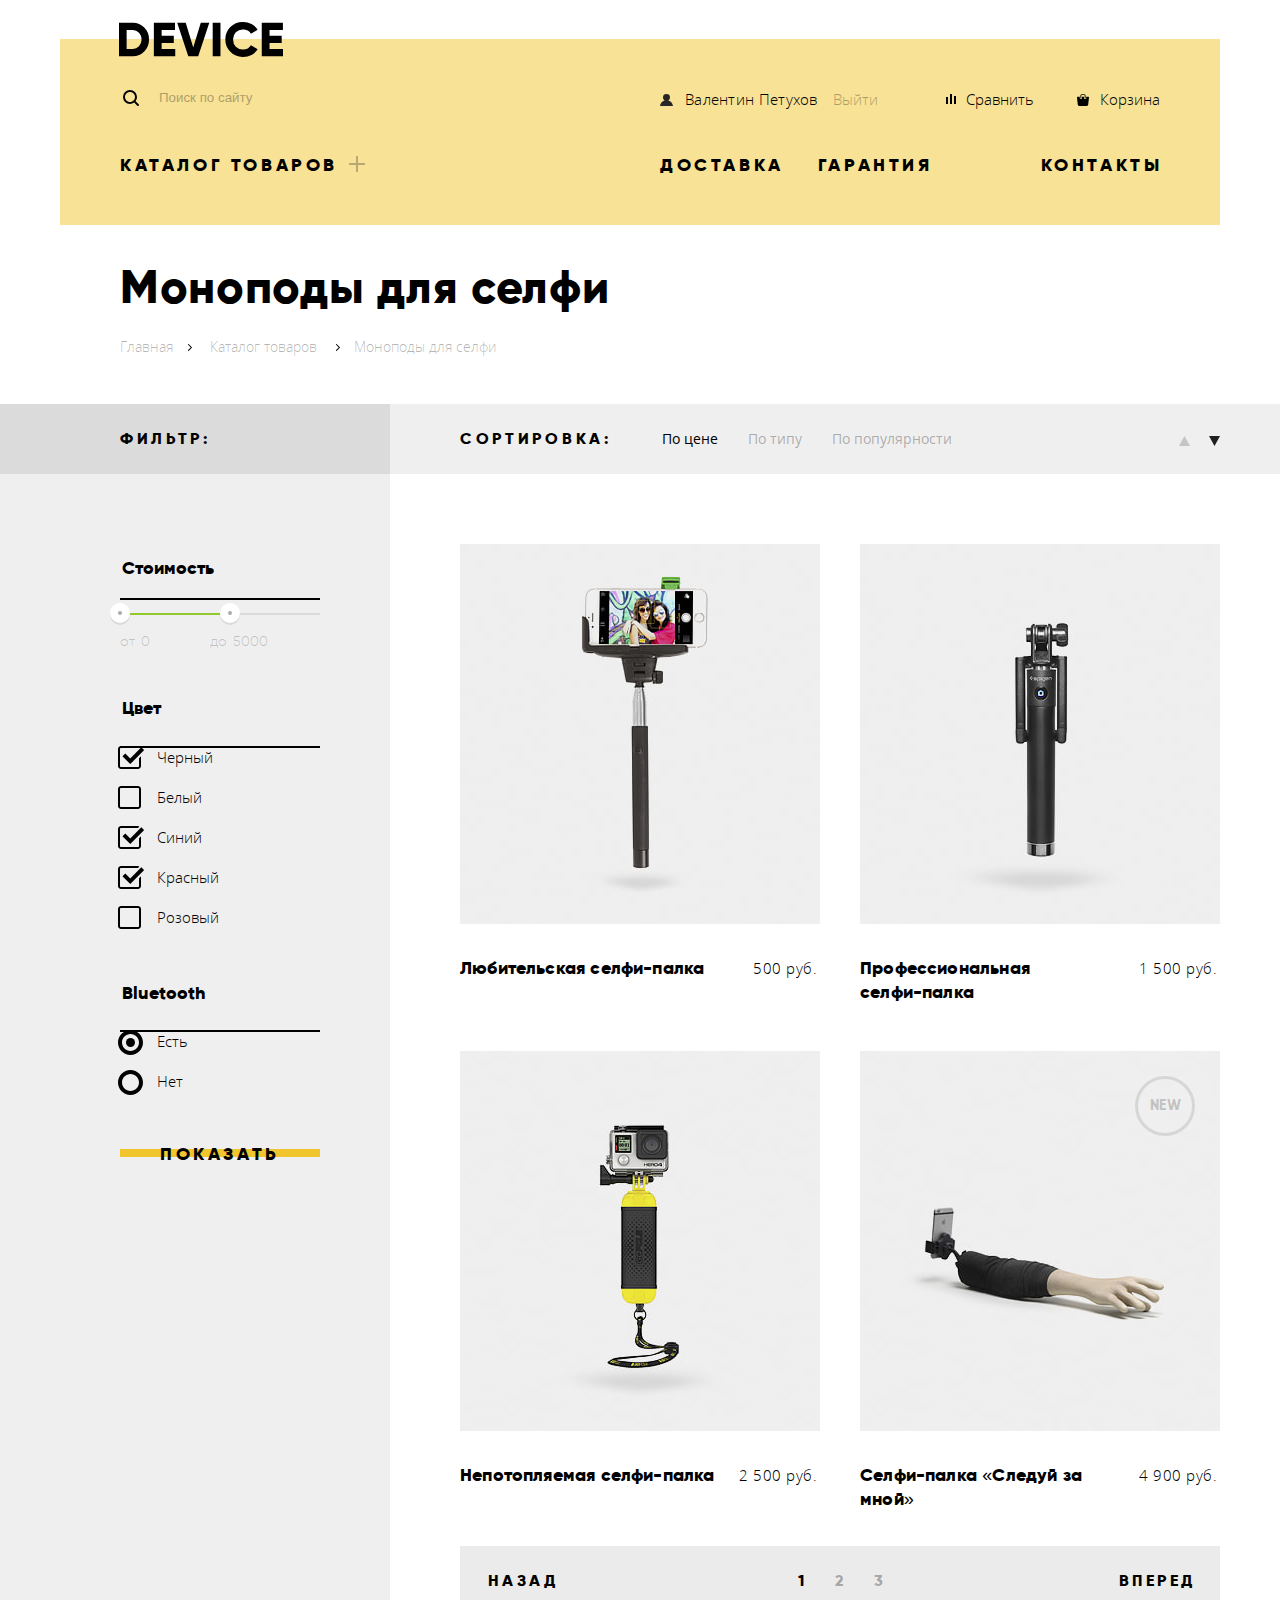
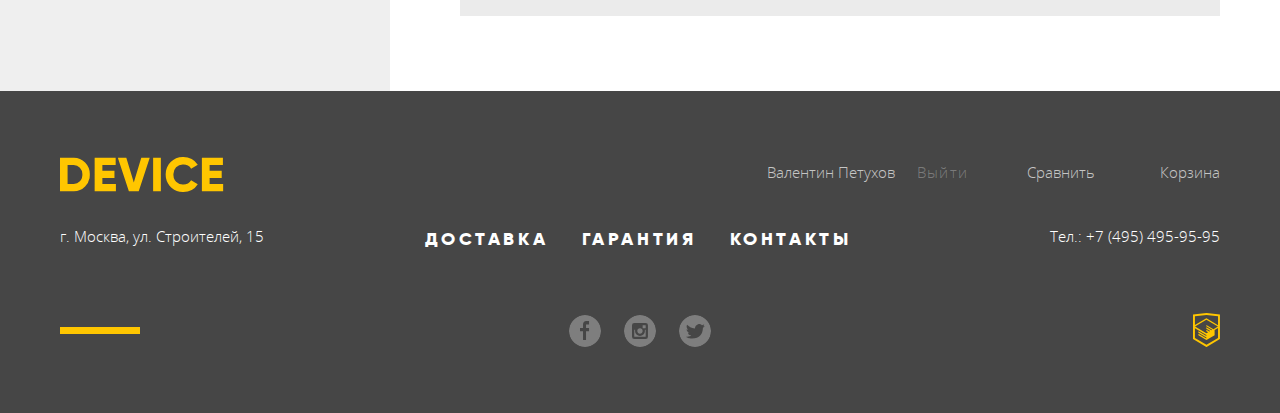
==== commit c8d32f39: "PixelPerfect" ====
--- a/monopods.html
+++ b/monopods.html
@@ -5,7 +5,7 @@
   <meta charset="utf-8">
   <title>Интернет-магазин «Девайс»</title>
   <link href="css/normalize.css" rel="stylesheet">
-  <link href="css/style.css" rel="stylesheet">
+  <link href="css/style.min.css" rel="stylesheet">
 </head>
 
 <body class="category-page">
@@ -20,9 +20,10 @@
           <button class="search-button" type="submit">Найти</button>
         </form>
       </li>
-      <li><a class="login-link" href="login.html">Войти</a></li>
-      <li><a class="compare-link" href="#">Сравнить</a></li>
-      <li><a class="cart-link" href="#">Корзина</a></li>
+      <li class="header-login-item catalog-login-item"><a class="header-login-link" href="profile.html">Валентин Петухов</a></li>
+      <li class="header-logout-item"><a class="header-logout-link" href="#">Выйти</a></li>
+      <li class="header-compare-item catalog-compare-item"><a class="header-compare-link" href="#">Сравнить</a></li>
+      <li class="header-cart-item"><a class="header-cart-link" href="#">Корзина</a></li>
     </ul>
 
     <nav>
@@ -85,62 +86,57 @@
         <form class="filter-form" action="http://echo.htmlacademy.ru" method="post">
           <fieldset>
             <legend>Стоимость</legend>
-            <div class="filter-price-range">
-              <div class="price-controls">
-                <div class="scale">
-                  <div class="bar"></div>
-                </div>
-                <div class="range-toggle range-toggle-min"></div>
-                <div class="range-toggle range-toggle-max"></div>
-              </div>
-              <label class="price-label" for="filter-min-price">от</label>
-              <input class="price-value" type="text" name="min-price" id="filter-min-price" value="0">
-              <label class="price-label" for="filter-max-price">до</label>
-              <input class="price-value" type="text" name="max-price" id="filter-max-price" value="5000">
-            </div>
+            <div class="price-range">
+              <div class="price-pin price-pin-min"></div>
+              <div class="price-pin price-pin-max"></div>
+            </div>
+            <label class="price-label" for="filter-min-price">от</label>
+            <input class="price-value" type="text" name="min-price" id="filter-min-price" value="0">
+            <label class="price-label" for="filter-max-price">до</label>
+            <input class="price-value" type="text" name="max-price" id="filter-max-price" value="5000">
           </fieldset>
 
           <fieldset>
             <legend>Цвет</legend>
             <ul>
               <li>
-                <input type="checkbox" name="black" id="black" checked>
-                <label>Черный</label>
-              </li>
-              <li>
-                <input type="checkbox" name="white" id="white">
-                <label>Белый</label>
-              </li>
-              <li>
-                <input type="checkbox" name="blue" id="blue" checked>
-                <label>Синий</label>
-              </li>
-              <li>
-                <input type="checkbox" name="red" id="red" checked>
-                <label>Красный</label>
-              </li>
-              <li>
-                <input type="checkbox" name="pink" id="pink">
-                <label>Розовый</label>
+                <input class="visually-hidden filter-input-checkbox" type="checkbox" name="black" id="black-picker" checked>
+                <label for="black-picker">Черный</label>
+              </li>
+              <li>
+                <input class="visually-hidden filter-input-checkbox" type="checkbox" name="white" id="white-picker">
+                <label for="white-picker">Белый</label>
+              </li>
+              <li>
+                <input class="visually-hidden filter-input-checkbox" type="checkbox" name="blue" id="blue-picker" checked>
+                <label for="blue-picker">Синий</label>
+              </li>
+              <li>
+                <input class="visually-hidden filter-input-checkbox" type="checkbox" name="red" id="red-picker" checked>
+                <label for="red-picker">Красный</label>
+              </li>
+              <li>
+                <input class="visually-hidden filter-input-checkbox" type="checkbox" name="pink" id="pink-picker">
+                <label for="pink-picker">Розовый</label>
               </li>
             </ul>
           </fieldset>
 
           <fieldset>
             <legend>Bluetooth</legend>
-            <ul>
-              <li>
-                <label>
-                  <input type="radio" name="bluetooth" id="bluetooth-on" checked>Есть</label>
-              </li>
-              <li>
-                <label>
-                  <input type="radio" name="bluetooth" id="bluetooth-off">Нет</label>
+            <ul class="bluetooth-list">
+              <li class="bluetooth-item">
+                <input class="visually-hidden filter-input-radio" type="radio" name="bluetooth" value="yes" id="bluetooth-yes" checked>
+                <label for="bluetooth-yes">Есть</label>
+              </li>
+              <li class="bluetooth-item">
+                <input class="visually-hidden filter-input-radio" type="radio" name="bluetooth" value="no" id="bluetooth-no">
+                <label for="bluetooth-no">Нет</label>
               </li>
             </ul>
           </fieldset>
 
-          <button type="submit">Показать</button>
+          <button class="button" type="submit">Показать</button>
         </form>
 
       </aside>
@@ -152,18 +148,13 @@
         <div class="sorting-panel">
           <h3 class="sorting-header">Сортировка:</h3>
           <ul class="sorting-controls">
-            <li class="sorting-item sorting-item-active"><a href="#">По цене</a></li>
-            <li class="sorting-item"><a href="#">По типу</a></li>
-            <li class="sorting-item"><a href="#">По популярности</a></li>
-            <li class="sorting-item">
-              <a href="#" aria-label="lalala">
-                <svg xmlns="http://www.w3.org/2000/svg" width="11" height="10">
-                  <path fill="#231F20" d="M5.5 0L0 10h11z" /></svg>
-              </a>
-            </li>
-            <li class="sorting-item">
-              <a href="#"><svg xmlns="http://www.w3.org/2000/svg" width="11" height="10">
-                  <path fill="#231F20" d="M5.5 10L0 0h11" /></svg></a></li>
+            <li class="sorting-item controls-item sorting-item-active"><a href="#">По цене</a></li>
+            <li class="sorting-item controls-item"><a href="#">По типу</a></li>
+            <li class="sorting-item controls-item"><a href="#">По популярности</a></li>
+          </ul>
+          <ul class="sorting-arrows">
+            <li class="sorting-item sorting-arrow sorting-arrow-up"><a href="#" aria-label="Сортировка вверх"></a></li>
+            <li class="sorting-item sorting-arrow sorting-arrow-down sorting-arrow-active"><a href="#" aria-label="Сортировка вниз"></a></li>
           </ul>
         </div>
 
@@ -206,10 +197,10 @@
             </div>
             <div class="product-sticker">
               <a href="#">Непотопляемая селфи-палка</a>
-              <span>2 500 руб.</span>
-            </div>
-          </li>
-          <li class="product-item">
+              <p>2 500 руб.</p>
+            </div>
+          </li>
+          <li class="product-item new">
             <div class="img-container">
               <img src="img/item-4.jpg" width="360" height="380" alt="Селфи-палка в виде руки">
               <div class="product-actions">
@@ -219,16 +210,16 @@
             </div>
             <div class="product-sticker">
               <a href="#">Селфи-палка «Следуй за мной»</a>
-              <span>4 900 руб.</span>
+              <p>4 900 руб.</p>
             </div>
           </li>
         </ul>
 
         <ul class="pagination">
           <li><a href="#">Назад</a></li>
-          <li><a class="page current-page">1</a></li>
-          <li><a class="page" href="#">2</a></li>
-          <li><a class="page" href="#">3</a></li>
+          <li class="page current-page"><a>1</a></li>
+          <li class="page"><a href="#">2</a></li>
+          <li class="page"><a href="#">3</a></li>
           <li><a href="#">Вперед</a></li>
         </ul>
       </section>
@@ -238,17 +229,17 @@
   <footer class="main-footer">
     <div class="container">
       <div class="footer-top">
-        <a class="footer-logo" aria-label="Ссылка на главную страницу магазина «Девайс»">
+        <a class="footer-logo" href="index.html" aria-label="Ссылка на главную страницу магазина «Девайс»">
           <svg xmlns="http://www.w3.org/2000/svg" width="164" height="36">
-            <path d="M-.151.702v33.6h13.532a15.72 15.72 0 0011.72-4.824 16.458 16.458 0 004.712-11.976 16.458 16.458 0 00-4.712-11.976A15.723 15.723 0 0013.381.702H-.151zM7.582 26.91V8.091h5.8a8.646 8.646 0 016.5 2.568 9.407 9.407 0 012.489 6.84 9.406 9.406 0 01-2.489 6.84 8.642 8.642 0 01-6.5 2.568h-5.8zm34.8-5.952h12.082v-7.3H42.378V8.091h13.291V.702H34.645v33.6H55.91V26.91H42.378v-5.952zm36.343 13.344L89.744.702h-8.458l-7.491 24.72L66.304.702h-8.457l11.019 33.6h9.859zm14.4 0h7.733V.702h-7.733v33.6zm38.615-1.416a15.506 15.506 0 006.041-5.688l-6.67-3.84a7.482 7.482 0 01-3.165 3.024 9.87 9.87 0 01-4.664 1.1 9.595 9.595 0 01-7.177-2.736 9.909 9.909 0 01-2.682-7.248 9.909 9.909 0 012.682-7.248 9.595 9.595 0 017.177-2.736 9.897 9.897 0 014.639 1.08 7.592 7.592 0 013.19 3.048l6.67-3.84a15.873 15.873 0 00-6.09-5.688 17.42 17.42 0 00-8.409-2.088c-9.779-.272-17.797 7.691-17.591 17.472-.208 9.781 7.809 17.747 17.588 17.476a17.52 17.52 0 008.458-2.088zm17.881-11.928h12.082v-7.3h-12.085V8.091h13.29V.702h-21.023v33.6h21.265V26.91h-13.532v-5.952z" data-name="-e-logo" fill-rule="evenodd">
+            <path d="M-.151.702v33.6h13.532a15.72 15.72 0 0011.72-4.824 16.458 16.458 0 004.712-11.976 16.458 16.458 0 00-4.712-11.976A15.723 15.723 0 0013.381.702H-.151zM7.582 26.91V8.091h5.8a8.646 8.646 0 016.5 2.568 9.407 9.407 0 012.489 6.84 9.406 9.406 0 01-2.489 6.84 8.642 8.642 0 01-6.5 2.568h-5.8zm34.8-5.952h12.082v-7.3H42.378V8.091h13.291V.702H34.645v33.6H55.91V26.91H42.378v-5.952zm36.343 13.344L89.744.702h-8.458l-7.491 24.72L66.304.702h-8.457l11.019 33.6h9.859zm14.4 0h7.733V.702h-7.733v33.6zm38.615-1.416a15.506 15.506 0 006.041-5.688l-6.67-3.84a7.482 7.482 0 01-3.165 3.024 9.87 9.87 0 01-4.664 1.1 9.595 9.595 0 01-7.177-2.736 9.909 9.909 0 01-2.682-7.248 9.909 9.909 0 012.682-7.248 9.595 9.595 0 017.177-2.736 9.897 9.897 0 014.639 1.08 7.592 7.592 0 013.19 3.048l6.67-3.84a15.873 15.873 0 00-6.09-5.688 17.42 17.42 0 00-8.409-2.088c-9.779-.272-17.797 7.691-17.591 17.472-.208 9.781 7.809 17.747 17.588 17.476a17.52 17.52 0 008.458-2.088zm17.881-11.928h12.082v-7.3h-12.085V8.091h13.29V.702h-21.023v33.6h21.265V26.91h-13.532v-5.952z" data-name="-e-logo" fill-rule="evenodd"></path>
           </svg>
         </a>
 
         <ul class="footer-top-menu">
-          <li><a href="#">Валентин Петухов</a></li>
-          <li><a href="#">Войти</a></li>
-          <li><a href="#">Сравнить</a></li>
-          <li><a href="#">Корзина</a></li>
+          <li class="footer-login-item"><a class="footer-login-link" href="profile.html">Валентин Петухов</a></li>
+          <li class="footer-logout-item"><a class="footer-logout-link" href="#">Выйти</a></li>
+          <li class="footer-compare-item"><a class="footer-compare-link" href="#">Сравнить</a></li>
+          <li class="footer-cart-item"><a class="footer-cart-link" href="#">Корзина</a></li>
         </ul>
       </div>
 
@@ -275,12 +266,13 @@
 
         <a class="footer-bottom-developer" href="https://htmlacademy.ru/intensive/htmlcss" aria-label="Ссылка на курс по вёрстке в HTML Academy">
           <svg xmlns="http://www.w3.org/2000/svg" width="26.943" height="34.09">
-            <path d="M13.62.017L13.472 0 0 1.412v24.661l13.473 8.017 13.43-7.99.042-.025V1.412L13.62.017zm11.399 12.11L13.495 5.334l-.001-.104-.087.05-.088-.056v.109L1.925 12.118V3.147l11.548-1.212L25.02 3.147v8.98zm-11.614-5.34L24.923 13.5l-4.479 2.64-7.093-4.221-.014 1.415 5.904 3.513-.86.507-5.03-2.992-.014 1.415 3.827 2.275-.782.523-3.031-1.787-.014 1.413 1.853 1.091-1.8 1.081-11.356-6.751 11.371-6.835zm-11.48 8.34l11.411 6.791.016 1.044-7.942-4.728-.015 1.416 7.979 4.795.018 1.076-7.973-4.74-.013 1.414 8.021 4.822.046.025 8.143-4.872-.011-5.177 3.415-2.036v10.021L13.472 31.85 1.925 24.979v-9.852z" />
+            <path d="M13.62.017L13.472 0 0 1.412v24.661l13.473 8.017 13.43-7.99.042-.025V1.412L13.62.017zm11.399 12.11L13.495 5.334l-.001-.104-.087.05-.088-.056v.109L1.925 12.118V3.147l11.548-1.212L25.02 3.147v8.98zm-11.614-5.34L24.923 13.5l-4.479 2.64-7.093-4.221-.014 1.415 5.904 3.513-.86.507-5.03-2.992-.014 1.415 3.827 2.275-.782.523-3.031-1.787-.014 1.413 1.853 1.091-1.8 1.081-11.356-6.751 11.371-6.835zm-11.48 8.34l11.411 6.791.016 1.044-7.942-4.728-.015 1.416 7.979 4.795.018 1.076-7.973-4.74-.013 1.414 8.021 4.822.046.025 8.143-4.872-.011-5.177 3.415-2.036v10.021L13.472 31.85 1.925 24.979v-9.852z"></path>
           </svg>
         </a>
       </div>
     </div>
   </footer>
+
 </body>
 
 </html>
--- a/css/style.min.css
+++ b/css/style.min.css
@@ -0,0 +1 @@
+@keyframes bounce{0%{transform:translateY(-2000px) translateX(-50%)}70%{transform:translateY(30px) translateX(-50%)}90%{transform:translateY(-10px) translateX(-50%)}to{transform:translateY(0) translateX(-50%)}}@keyframes shake{0%,to{transform:translateX(-50%) translateX(0)}10%,30%,50%,70%,90%{transform:translateX(-50%) translateX(-10px)}20%,40%,60%,80%{transform:translateX(-50%) translateX(10px)}}@font-face{font-family:"Open Sans";src:local("Open Sans"),url(../fonts/opensans.woff2) format("woff2"),url(../fonts/opensans.woff) format("woff")}@font-face{font-family:"Open Sans Light";src:url(../fonts/opensanslight.woff2) format("woff2"),url(../fonts/opensanslight.woff) format("woff")}@font-face{font-family:"Gilroy Light";src:url(../fonts/gilroylight.woff2) format("woff2"),url(../fonts/gilroylight.woff) format("woff")}@font-face{font-family:"Gilroy ExtraBold";src:url(../fonts/gilroyextrabold.woff2) format("woff2"),url(../fonts/gilroyextrabold.woff) format("woff")}html{box-sizing:border-box}*,::after,::before{box-sizing:inherit}body{margin:0;padding:0;font-family:"Open Sans Light",Arial,Helvetica,sans-serif;font-size:15px;line-height:30px}.visually-hidden{position:absolute;width:1px;height:1px;margin:-1px;border:0;padding:0;clip:rect(0 0 0 0);overflow:hidden}a{text-decoration:none}.container{max-width:1160px;margin:0 auto}.button{position:relative;display:inline-block;font-family:"Gilroy ExtraBold",Arial,Helvetica,sans-serif;color:#000;letter-spacing:3.6px;font-size:18px;text-align:center;vertical-align:middle;text-transform:uppercase;width:220px;height:40px;line-height:40px;border:0;background-color:transparent;cursor:pointer;z-index:0}.button::before{content:"";position:absolute;background-color:#f0c52e;height:8px;width:100%;top:40%;left:0;z-index:-1}.button:hover::before{height:100%;top:0}.button:active{color:rgba(0,0,0,.3)}.main-header{position:relative;width:1160px;min-height:300px;background-color:#f7e296;margin:39px auto 0;padding:35px 60px 140px}.header-logo{position:absolute;height:35px;top:-17px;left:59px;cursor:pointer}.header-logo:hover,.main-header a:hover{opacity:.6}.header-logo:active,.main-header a:active{opacity:.3}.main-header a{color:#000}.header-top-menu{list-style:none;padding:0;display:flex;align-items:center;margin:0 0 30px}.search-form{display:flex;position:relative;width:440px;margin-right:100px}.search-form::before{content:"";position:absolute;bottom:15px;left:1px;width:20px;height:20px;background-image:url(../img/search.svg);background-repeat:no-repeat;background-position:50% 50%;z-index:1}.search-input{background-color:#f7e296;border:0;opacity:.3;height:49px;border-top:2px solid transparent;border-bottom:2px solid transparent;width:355px;padding:5px 39px 8px;position:relative}.search-input::placeholder{color:#000}.search-input:hover{opacity:.6}.search-input:focus{opacity:1;border-bottom:2px solid #000}.search-button{width:85px;height:49px;border:solid 2px #000;background-color:transparent;display:none}.search-button:focus,.search-input:focus~.search-button{visibility:visible;display:initial}.search-button:hover{color:#fff;background-color:#000}.search-button:active{color:rgba(255,255,255,.3)}.header-cart-link,.header-compare-link,.header-login-link{position:relative;padding-left:25px}.header-logout-link{opacity:.3}.header-cart-link::before,.header-compare-link::before,.header-login-link::before{content:"";position:absolute;top:5px;width:13px;height:12px;background-repeat:no-repeat;background-position:0 0}.header-login-link::before{left:0;background-image:url(../img/user.svg)}.header-compare-link::before{background-image:url(../img/compare.svg);left:5px}.header-cart-link::before{background-image:url(../img/cart.svg);left:2px}.header-logout-item{margin-left:15px}.header-compare-item{margin-right:40px;margin-left:auto}.catalog-login-item{letter-spacing:.3px}.catalog-compare-item{margin-right:41px}.header-bottom-menu{list-style:none;padding:0;margin:0;display:flex;align-items:center;line-height:24px}.header-bottom-menu li:nth-of-type(3){padding-left:34px}.header-bottom-menu li:nth-of-type(4){padding-left:108px;width:121px}.header-bottom-link{font-family:"Gilroy ExtraBold",Arial,Helvetica,sans-serif;letter-spacing:3.6px;font-size:18px;text-transform:uppercase}.header-bottom-dropdown{position:relative;width:440px;margin-right:100px}.header-bottom-dropdown>a{position:relative}.header-bottom-dropdown>a::after,.header-bottom-dropdown>a::before{content:"";position:absolute;top:2px;right:-20px;width:2px;height:16px;background-color:#b8a974}.header-bottom-dropdown>a::after{top:9px;right:-27px;width:16px;height:2px}.header-bottom-dropdown>a:hover{color:#887c50;opacity:1}.header-bottom-dropdown>a:active{color:#c4b376;opacity:1}.header-bottom-dropdown:hover .header-bottom-submenu,.header-bottom-dropdown>a:focus+.header-bottom-submenu{display:flex;width:1160px;left:-60px;background-color:#f7e296;z-index:2;padding-left:60px;padding-top:20px;padding-bottom:28px;min-height:162px}.header-bottom-submenu{list-style:none;padding:0;margin:0;display:none;position:absolute}.header-submenu-list{list-style:none;padding:0;margin:0 60px 0 0}.header-bottom-menu .header-bottom-submenu li{padding-left:0}.header-bottom-submenu a{line-height:36px;font-family:"Open Sans Light",Arial,Helvetica,sans-serif;font-size:15px}.heading{font-family:"Gilroy ExtraBold",Arial,Helvetica,sans-serif;font-size:47px;line-height:48px;margin:0}.slider{top:-110px;width:1160px;margin:0 auto -10px;position:relative}.slide-buttons-list,.slide-list{padding:0;margin:0;list-style:none}.slide-buttons-list{position:absolute;display:flex;top:326px;right:83px;justify-content:space-between;align-items:center;width:78px;height:12px}.slide-button{display:none}.slide-button-label{display:block;width:12px;height:12px;background-image:url(../img/slider-button-empty.svg);background-repeat:no-repeat;background-size:contain}.slide-button:checked+.slide-button-label{background-image:url(../img/slider-button.svg)}.slide{width:1160px;margin:0 auto;display:none;justify-content:space-around}.current-slide{display:flex;justify-content:space-between}.slide-image-container{width:563px}.slide-image-container img{display:block;margin:0 auto}.slide-content-container{width:561px;position:relative}.slide-content-container::before{content:"01";color:#fff;font-family:"Gilroy ExtraBold",Arial,Helvetica,sans-serif;font-size:180px;line-height:180px;position:absolute;top:-15px;right:50px}.slide-content-container-1::before{content:"02"}.slide-content-container-2::before{content:"03"}.slide-content-container::after{content:"";width:100px;height:7px;background-color:#fff;position:absolute;left:0;top:37px}.slide-heading{line-height:56px;margin-top:78px;margin-bottom:18px;position:relative;z-index:1;letter-spacing:.47px}.slide-lead{line-height:30px;margin-top:18px;margin-bottom:46px}.slide-properties{text-align:left;margin-top:52px}.slide-properties td{font-family:"Gilroy Light",Arial,Helvetica,sans-serif;font-size:36px;padding-right:75px;padding-bottom:8px}.slide-properties th{line-height:30px;font-size:13px;font-weight:400}.categories{width:1160px;height:240px;margin:6px auto 82px}.categories-list{list-style:none;padding:0;margin:0;display:flex;justify-content:space-between;width:100%}.category-item{width:160px}.category-item a{position:relative;display:block;font-family:"Gilroy ExtraBold",Arial,Helvetica,sans-serif;color:#000;font-size:18px;letter-spacing:.18px;line-height:24px}.category-item a::before{content:"";display:block;width:160px;height:160px;background-image:url(../img/popular-1.svg);background-repeat:no-repeat;background-position:50% 50%;margin-bottom:31px}.category-item a::after{content:"";display:block;width:160px;height:160px;background-color:#f0c52e;opacity:.5;margin-bottom:33px;position:absolute;top:0;z-index:-1}.category-item:nth-of-type(2) a::before{background-image:url(../img/popular-2.svg);background-position:bottom}.category-item:nth-of-type(2) a{width:120px}.category-item:nth-of-type(3) a::before{background-image:url(../img/popular-3.svg)}.category-item:nth-of-type(4) a::before{background-image:url(../img/popular-4.svg)}.category-item:nth-of-type(5) a::before{background-image:url(../img/popular-5.svg)}.category-item:nth-of-type(6) a::before{background-image:url(../img/popular-6.svg)}.category-item a:hover::after{opacity:1}.category-item a:active::before{opacity:.3}.category-item a:active{color:rgba(0,0,0,.3)}.services{background-image:linear-gradient(to bottom,transparent 0,transparent 100px,#e5e5e5 100px,#e5e5e5 100%);margin-top:82px;padding-bottom:69px}.services-container{display:flex}.services-button-list{width:285px;list-style:none;margin:0;padding:80px 0 47px;border-right:7px solid #000}.service-button{margin-bottom:24px;line-height:24px}.service-button a{display:block;width:160px;padding:8px 0;letter-spacing:3.6px;text-align:center;color:#000;text-transform:uppercase;font-size:18px;font-family:"Gilroy ExtraBold",Arial,Helvetica,sans-serif;position:relative;z-index:0}.service-button:not(.current-service-button) a::before{content:"";position:absolute;background-color:#f0c52e;height:8px;width:100%;top:40%;left:0;z-index:-1}.service-button:not(.current-service-button):hover a::before{height:100%;top:0}.current-service-button a{color:#f7e184;background-color:#000}.current-service-button{background-color:#000}.services-content{width:875px}.service-lead{letter-spacing:.2px;padding-top:3px}.service-slide{margin-left:116px;margin-top:70px;width:460px;position:relative;display:none}.service-slide .heading{margin-bottom:30px;letter-spacing:.47px}.service-slide::after{content:"";position:absolute;top:-67px;left:493px;width:260px;height:320px;background-repeat:no-repeat;background-position:50% 50%;background-image:url(../img/delivery.svg)}.service-slide:nth-of-type(2)::after{background-image:url(../img/warranty.svg)}.service-slide:nth-of-type(3)::after{background-image:url(../img/credit.svg)}.current-service-slide,.img-container:hover .product-actions{display:block}.suppliers{width:1160px;margin:94px auto 83px}.suppliers-list{list-style:none;padding:0;margin:0;display:flex;justify-content:space-between}.supplier{filter:grayscale(100%);opacity:.2}.supplier:hover{filter:unset;opacity:1}.column-container{width:1160px;margin:83px auto 82px;display:flex;justify-content:space-between}.about,.contacts{width:560px;position:relative}.about p,.contacts p{margin:0 0 30px;width:475px}.contacts p{width:auto}.about-partners{font-family:"Gilroy ExtraBold",Arial,Helvetica,sans-serif;font-size:16px;color:#000;list-style:none;line-height:40px;padding:0;margin:63px 0 54px}.about-partners li{position:relative;padding-left:35px}.about-partners li::before{content:"";position:absolute;top:16px;left:0;width:8px;height:8px;border:2px solid #ececec;border-radius:50%}.about::before,.contacts::before{position:absolute;top:0;left:0;content:"";height:8px;width:80px;background-color:#000}.about .heading,.contacts .heading{margin-top:52px;margin-bottom:44px;letter-spacing:.47px}.contacts img{margin-top:7px;margin-bottom:59px}.about .button,.contacts .button{width:260px}.main-footer{background-color:#464646}.footer-top{padding-top:66px;justify-content:space-between;display:flex}.footer-logo{fill:#ffc600}.footer-logo:hover{opacity:.6}.footer-logo:active{opacity:.3}.footer-top-menu{list-style:none;margin:0;display:flex;padding:0 0 2px}.footer-cart-item,.footer-compare-item,.footer-login-item{margin-left:40px}.footer-logout-item{margin-left:15px}.category-page .footer-logout-item{margin-left:22px;letter-spacing:1.2px}.footer-cart-link,.footer-compare-link,.footer-login-link{position:relative;padding-left:25px;color:rgba(255,255,255,.7)}.category-page .footer-compare-link{margin-left:-6px}.footer-logout-link{color:rgba(255,255,255,.3)}.footer-cart-link::before,.footer-compare-link::before,.footer-login-link::before{content:"";position:absolute;top:5px;width:13px;height:12px;background-repeat:no-repeat;background-position:0 0}.footer-login-link::before{left:0;background-image:url(../img/user-footer.svg)}.footer-compare-link::before{background-image:url(../img/compare-footer.svg);left:5px}.footer-cart-link::before{background-image:url(../img/cart-footer.svg);left:2px}.footer-top-menu a:focus,.footer-top-menu a:hover{color:#fff}.footer-top-menu a:focus::before,.footer-top-menu a:hover::before{opacity:.7}.footer-top-menu a:active{color:rgba(255,255,255,.3)}.footer-top-menu a:active::before{opacity:.3}.footer-middle{margin-top:4px;line-height:30px;color:#fff;display:flex;justify-content:space-between;align-items:center}.footer-middle-menu{list-style:none;padding:0;width:427px;margin:6px 38px 0 0;font-family:"Gilroy ExtraBold",Arial,Helvetica,sans-serif;letter-spacing:3.6px;font-size:18px;line-height:24px;text-transform:uppercase}.footer-middle a{color:#fff}.footer-bottom-developer:hover,.footer-bottom-menu li a:hover,.footer-middle a:hover{opacity:.6}.footer-bottom-developer:active,.footer-middle a:active{opacity:.3}.footer-bottom,.footer-bottom-menu,.footer-middle-menu{display:flex;justify-content:space-between;align-items:center}.footer-bottom{padding-top:47px;padding-bottom:65px}.footer-bottom-menu{list-style:none;padding:0;width:142px;margin:0 54px 0 0}.footer-bottom::before{content:"";width:80px;height:7px;background-color:#ffc600}.footer-bottom-menu li a{display:block;width:32px;height:32px;background-image:url(../img/facebook.svg);opacity:.3;border-radius:50%}.footer-bottom-menu li a:active{opacity:.1}.footer-bottom-menu li:nth-of-type(2) a{background-image:url(../img/instagram.svg)}.footer-bottom-menu li:nth-of-type(3) a{background-image:url(../img/twitter.svg)}.footer-bottom-developer{width:27px;height:35px;fill:#ffc600}.display-none{display:none}.modal{position:fixed;top:120px;left:50%;z-index:2;box-shadow:0 10px 20px 0 rgba(0,0,0,.2);transform:translateX(-50%);animation:bounce .6s}.column{margin-bottom:33px}.double-columns{display:flex;justify-content:space-between}.modal-contacts{width:960px;background-color:#fff;padding:96px 100px 80px}.modal label{font-family:"Gilroy ExtraBold",Arial,Helvetica,sans-serif;font-size:18px;line-height:24px;letter-spacing:0;color:#000;margin-bottom:5px;display:block;width:360px}.modal input,textarea{padding:16px 20px;background-color:#f2f2f2;color:#000;outline:0;border:2px solid transparent;width:100%;font-size:14px;color:rgba(70,70,70,.4)}.modal input:hover,textarea:hover{background-color:#ebebeb}.modal input::placeholder,textarea::placeholder{color:rgba(70,70,70,.4)}.modal input:focus,textarea:focus{color:#464646;background-color:#fff;border:2px solid #f7e296}.modal input:invalid{background-color:#f6dada}.modal-error{animation:shake .6s}.close-btn{position:absolute;z-index:3;top:25px;right:20px;width:55px;height:55px;font-size:0;background-color:#f0c52e;opacity:.5;border-radius:50%;border:0;cursor:pointer}.close-btn::after,.close-btn::before{content:"";position:absolute;top:26px;left:14px;width:50%;height:2px;background-color:#fff}.close-btn::before{transform:rotate(45deg)}.close-btn::after{transform:rotate(-45deg)}.close-btn:focus,.close-btn:hover{opacity:1}.close-btn:active{opacity:.3}.modal textarea{min-height:160px}.modal-map{width:960px;height:560px}.modal-display-none{display:none}.category-page .main-header{padding-bottom:47px;min-height:186px}.title-container{padding-left:60px;padding-right:60px}.category-title{font-family:"Gilroy ExtraBold",Arial,Helvetica,sans-serif;margin-bottom:24px;margin-top:38px;letter-spacing:.7px;font-size:47px;line-height:48px}.breadcrumbs{padding:0;list-style:none;margin:0 0 45px;display:flex}.breadcrumb{margin-right:37px;position:relative;display:flex}.breadcrumb:not(:last-of-type)::after{content:"";background-image:url(../img/nav-arrow.svg);position:absolute;width:4px;height:7px;top:9px;right:-19px}.breadcrumb:nth-of-type(2)::after{right:-23px}.breadcrumb a{position:relative;font-size:14px;line-height:24px;color:rgba(0,0,0,.3)}.breadcrumb a:focus,.breadcrumb:hover a{color:rgba(0,0,0,.6)}.breadcrumb a:active{color:rgba(0,0,0,.1)}.divider{display:flex}.divider::before{content:"";padding-left:calc(50% - 580px);background-color:#efefef;background-image:linear-gradient(to bottom,#dbdbdb 0,#dbdbdb 70px,#efefef 70px,#efefef 100%)}.category-content,.divider::after{background-image:linear-gradient(to bottom,#efefef 0,#efefef 70px,transparent 70px,transparent 100%)}.divider::after{content:"";padding-right:calc(50% - 580px)}.filter{width:330px;background-color:#efefef;background-image:linear-gradient(to bottom,#dbdbdb 0,#dbdbdb 70px,#efefef 70px,#efefef 100%)}.category-content{width:830px}.divider h3{letter-spacing:3.7px;font-size:16px;text-transform:uppercase;line-height:70px;vertical-align:center;font-family:"Gilroy ExtraBold",Arial,Helvetica,sans-serif;margin:0}.filter-heading{padding-left:60px}.sorting-header{padding-left:70px;padding-right:50px}.sorting-panel{display:flex;align-items:center}.sorting-controls{margin:0;padding:0;list-style:none;display:flex;font-family:"Open Sans",Arial,Helvetica,sans-serif;flex-wrap:wrap}.controls-item{margin-right:30px;font-size:14px}.sorting-item a{color:rgba(0,0,0,.3)}.sorting-item a:focus,.sorting-item a:hover{color:rgba(0,0,0,.6)}.sorting-item a:active,.sorting-item-active a{color:#000}.sorting-arrow{padding-left:19px}.sorting-arrows{padding:0;list-style:none;display:flex;margin:0 0 0 auto}.sorting-arrow a::before{content:"";display:inline-block;width:11px;height:10px;vertical-align:middle;background-color:transparent;opacity:.2}.sorting-arrow-up a::before{background-image:url(../img/icon-up-dir.svg)}.sorting-arrow-down a::before{background-image:url(../img/icon-down-dir.svg)}.sorting-arrow a:hover::before{opacity:.4}.button-compare:focus,.button-compare:hover,.sorting-arrow a:active::before,.sorting-arrow a:focus::before,.sorting-arrow-active a::before{opacity:1}.product-items{padding:0;list-style:none;display:flex;flex-wrap:wrap;margin:50px 0 0 30px;width:800px}.product-item{position:relative;width:360px;margin:20px 0 27px 40px}.img-container{position:relative;width:360px;height:380px}.new::before,.product-sticker a{font-family:"Gilroy ExtraBold",Arial,Helvetica,sans-serif}.new::before{content:"NEW";position:absolute;top:25px;right:25px;z-index:1;width:60px;height:60px;padding:12px;font-size:14px;letter-spacing:.25px;color:rgba(0,0,0,.2);border:3px solid rgba(0,0,0,.1);border-radius:50%}.product-actions{position:absolute;top:177px;left:80px;width:200px;display:none}.product-sticker{display:flex;justify-content:space-between;width:360px;margin-top:29px;align-items:baseline;letter-spacing:.46px}.product-sticker a{font-size:18px;letter-spacing:.18px;line-height:24px;color:#000;width:260px}.product-sticker p{margin:0 3px 0 0}.product-item:nth-of-type(2) a{width:180px}.button-buy{margin-bottom:15px;width:200px}.button-compare{display:block;width:200px;text-align:center;border:0;background-color:transparent;color:#000;font-size:13px;opacity:.5}.button-compare:active{opacity:.2}.img-container:hover img{opacity:.7}.pagination{padding:0;list-style:none;display:flex;margin:8px 0 75px 70px;background-color:#ebebeb;justify-content:space-between;width:760px;min-height:70px}.pagination a{font-family:"Gilroy ExtraBold",Arial,Helvetica,sans-serif;font-size:16px;letter-spacing:3.5px;color:#000;text-transform:uppercase;line-height:70px;display:block;text-align:center}.pagination li:first-of-type,.pagination li:last-of-type{width:126px}.pagination li:first-of-type{margin-right:185px}.pagination li:last-of-type{margin-left:180px}.pagination li:first-of-type:hover a,.pagination li:last-of-type:hover a{background-color:#d9d9d9}.pagination a:active,.pagination a:focus{color:#acacac}.page a{color:rgba(0,0,0,.3)}.page a:hover{color:rgba(0,0,0,.6)}.current-page a,.page a:active,.page a:focus{color:#000}.filter-form{width:300px;padding-top:70px;padding-left:60px;padding-right:40px}.filter-form fieldset{margin:0 0 29px;padding:0;position:relative;border:0}.filter-form fieldset::before{content:"";position:absolute;top:0;left:0;width:100%;height:2px;background-color:#000}.filter-form fieldset:nth-of-type(2) legend{margin-bottom:26px}.filter-form fieldset:nth-of-type(2),.filter-form fieldset:nth-of-type(3){margin-bottom:23px}.filter-form fieldset:nth-of-type(3) legend{margin-bottom:25px}.filter-form legend{margin-bottom:18px;padding-top:12px;font-size:18px;text-transform:none;color:#000;line-height:24px;font-family:"Gilroy ExtraBold",Arial,Helvetica,sans-serif}.price-value{width:50px}.price-range{position:relative;margin-top:15px;margin-bottom:10px;height:2px;background-image:linear-gradient(to right,#91c92f 0,#91c92f 50%,#dbdbdb 50%,#dbdbdb 100%);font-family:"Gilroy Light",Arial,Helvetica,sans-serif}.price-pin{position:absolute;top:-10px;width:20px;height:20px;border-radius:50%;background-color:#ababab;border:8px solid #fff;box-shadow:0 2px 0 0 #dadada;cursor:pointer}.price-pin-min{left:-10px}.price-pin-max{left:100px}.price-pin:active{transform:scale(1.2)}.price-controls{position:relative;margin-top:17px;margin-bottom:8px}.price-controls .scale{height:2px;background-color:#dbdbdb}.price-controls .bar{position:absolute;left:0;width:60%;height:2px;background:#91c92f}.range-toggle-min{left:-6px}.range-toggle-max{left:107px}.filter-form .price-label,.filter-form .price-value{border:0;font-family:"Gilroy Light",Arial,Helvetica,sans-serif;font-size:14px;line-height:24px;color:rgba(0,0,0,.2);background-color:transparent}.range-toggle:active{transform:scale(1.2)}.price-value[name=min-price]{margin-right:17px}.filter-form ul{margin:0;padding:0;list-style:none}.filter-form li{position:relative;padding-left:37px;line-height:23px;vertical-align:middle;margin-bottom:17px}.filter-input-checkbox+label::before,.filter-input-radio+label::before{position:absolute;width:26px;height:26px;background-repeat:no-repeat;left:-2px;content:""}.filter-input-checkbox+label::before{top:0;background-image:url(../img/checkbox-off.svg)}.filter-input-checkbox:checked+label::before{background-image:url(../img/checkbox-on.svg);background-repeat:no-repeat}.filter-input-radio+label::before{top:0;background-image:url(../img/radio-off.svg)}.filter-input-radio:checked+label::before{background-image:url(../img/radio-on.svg);background-repeat:no-repeat}.filter-input-checkbox+label:focus::before,.filter-input-checkbox+label:hover::before,.filter-input-radio+label:focus::before,.filter-input-radio+label:hover::before{opacity:.6}.filter-input-checkbox:disabled+label,.filter-input-radio:disabled+label{opacity:.25}.filter-form .button{width:100%}
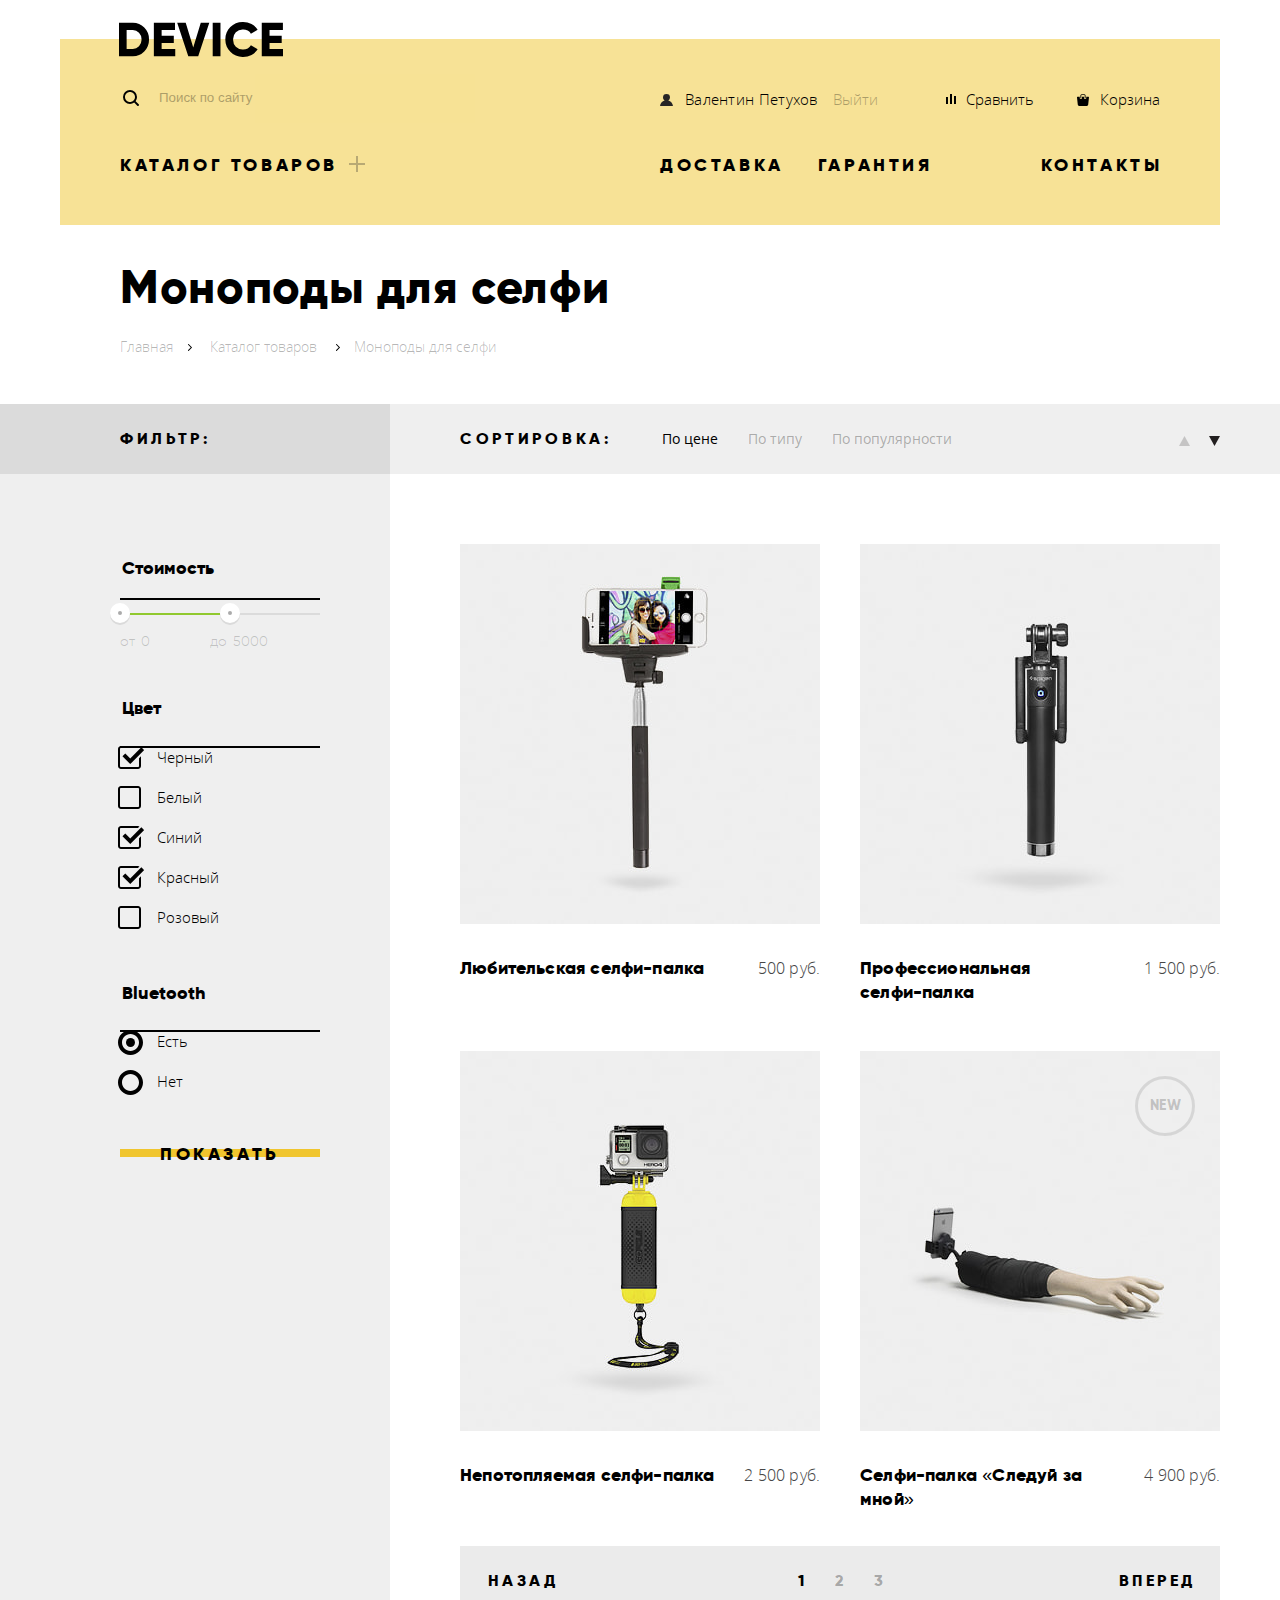
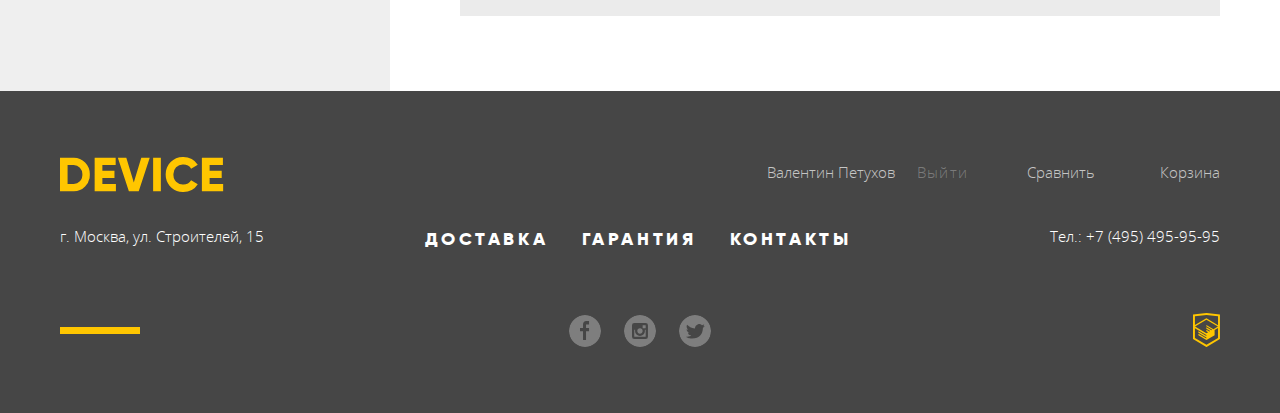
==== commit 13d3b867: "Final" ====
--- a/monopods.html
+++ b/monopods.html
@@ -52,13 +52,13 @@
           </ul>
         </li>
         <li><a class="header-bottom-link" href="#">Доставка</a></li>
-        <li><a class="header-bottom-link" href="#">Гарантия</a></li>
-        <li><a class="header-bottom-link" href="#">Контакты</a></li>
+        <li class="header-bottom-guaranty"><a class="header-bottom-link" href="#">Гарантия</a></li>
+        <li class="header-bottom-contacts"><a class="header-bottom-link" href="#">Контакты</a></li>
       </ul>
     </nav>
   </header>
 
-  <main>
+  <main class="main-container">
     <div class="container title-container">
       <h1 class="category-title">Моноподы для селфи</h1>
 
@@ -96,8 +96,8 @@
             <input class="price-value" type="text" name="max-price" id="filter-max-price" value="5000">
           </fieldset>
 
-          <fieldset>
-            <legend>Цвет</legend>
+          <fieldset class="fieldset-color">
+            <legend class="fieldset-color-legend">Цвет</legend>
             <ul>
               <li>
                 <input class="visually-hidden filter-input-checkbox" type="checkbox" name="black" id="black-picker" checked>
@@ -122,8 +122,8 @@
             </ul>
           </fieldset>
 
-          <fieldset>
-            <legend>Bluetooth</legend>
+          <fieldset class="fieldset-bluetooth">
+            <legend class="fieldset-bluetooth-legend">Bluetooth</legend>
             <ul class="bluetooth-list">
               <li class="bluetooth-item">
                 <input class="visually-hidden filter-input-radio" type="radio" name="bluetooth" value="yes" id="bluetooth-yes" checked>
@@ -183,7 +183,7 @@
               </div>
             </div>
             <div class="product-sticker">
-              <a href="#">Профессиональная селфи-палка</a>
+              <a class="pro-selfie" href="#">Профессиональная селфи-палка</a>
               <p>1 500 руб.</p>
             </div>
           </li>
@@ -216,11 +216,11 @@
         </ul>
 
         <ul class="pagination">
-          <li><a href="#">Назад</a></li>
+          <li class="page-prev"><a href="#">Назад</a></li>
           <li class="page current-page"><a>1</a></li>
           <li class="page"><a href="#">2</a></li>
           <li class="page"><a href="#">3</a></li>
-          <li><a href="#">Вперед</a></li>
+          <li class="page-next"><a href="#">Вперед</a></li>
         </ul>
       </section>
     </div>
@@ -259,9 +259,9 @@
 
       <div class="footer-bottom">
         <ul class="footer-bottom-menu">
-          <li><a href="#" aria-label="Facebook"></a></li>
-          <li><a href="#" aria-label="Instagram"></a></li>
-          <li><a href="#" aria-label="Twitter"></a></li>
+          <li class="footer-bottom-social"><a href="#" aria-label="Facebook"></a></li>
+          <li class="footer-bottom-social"><a href="#" aria-label="Instagram"></a></li>
+          <li class="footer-bottom-social"><a href="#" aria-label="Twitter"></a></li>
         </ul>
 
         <a class="footer-bottom-developer" href="https://htmlacademy.ru/intensive/htmlcss" aria-label="Ссылка на курс по вёрстке в HTML Academy">
--- a/css/style.min.css
+++ b/css/style.min.css
@@ -1 +1 @@
-@keyframes bounce{0%{transform:translateY(-2000px) translateX(-50%)}70%{transform:translateY(30px) translateX(-50%)}90%{transform:translateY(-10px) translateX(-50%)}to{transform:translateY(0) translateX(-50%)}}@keyframes shake{0%,to{transform:translateX(-50%) translateX(0)}10%,30%,50%,70%,90%{transform:translateX(-50%) translateX(-10px)}20%,40%,60%,80%{transform:translateX(-50%) translateX(10px)}}@font-face{font-family:"Open Sans";src:local("Open Sans"),url(../fonts/opensans.woff2) format("woff2"),url(../fonts/opensans.woff) format("woff")}@font-face{font-family:"Open Sans Light";src:url(../fonts/opensanslight.woff2) format("woff2"),url(../fonts/opensanslight.woff) format("woff")}@font-face{font-family:"Gilroy Light";src:url(../fonts/gilroylight.woff2) format("woff2"),url(../fonts/gilroylight.woff) format("woff")}@font-face{font-family:"Gilroy ExtraBold";src:url(../fonts/gilroyextrabold.woff2) format("woff2"),url(../fonts/gilroyextrabold.woff) format("woff")}html{box-sizing:border-box}*,::after,::before{box-sizing:inherit}body{margin:0;padding:0;font-family:"Open Sans Light",Arial,Helvetica,sans-serif;font-size:15px;line-height:30px}.visually-hidden{position:absolute;width:1px;height:1px;margin:-1px;border:0;padding:0;clip:rect(0 0 0 0);overflow:hidden}a{text-decoration:none}.container{max-width:1160px;margin:0 auto}.button{position:relative;display:inline-block;font-family:"Gilroy ExtraBold",Arial,Helvetica,sans-serif;color:#000;letter-spacing:3.6px;font-size:18px;text-align:center;vertical-align:middle;text-transform:uppercase;width:220px;height:40px;line-height:40px;border:0;background-color:transparent;cursor:pointer;z-index:0}.button::before{content:"";position:absolute;background-color:#f0c52e;height:8px;width:100%;top:40%;left:0;z-index:-1}.button:hover::before{height:100%;top:0}.button:active{color:rgba(0,0,0,.3)}.main-header{position:relative;width:1160px;min-height:300px;background-color:#f7e296;margin:39px auto 0;padding:35px 60px 140px}.header-logo{position:absolute;height:35px;top:-17px;left:59px;cursor:pointer}.header-logo:hover,.main-header a:hover{opacity:.6}.header-logo:active,.main-header a:active{opacity:.3}.main-header a{color:#000}.header-top-menu{list-style:none;padding:0;display:flex;align-items:center;margin:0 0 30px}.search-form{display:flex;position:relative;width:440px;margin-right:100px}.search-form::before{content:"";position:absolute;bottom:15px;left:1px;width:20px;height:20px;background-image:url(../img/search.svg);background-repeat:no-repeat;background-position:50% 50%;z-index:1}.search-input{background-color:#f7e296;border:0;opacity:.3;height:49px;border-top:2px solid transparent;border-bottom:2px solid transparent;width:355px;padding:5px 39px 8px;position:relative}.search-input::placeholder{color:#000}.search-input:hover{opacity:.6}.search-input:focus{opacity:1;border-bottom:2px solid #000}.search-button{width:85px;height:49px;border:solid 2px #000;background-color:transparent;display:none}.search-button:focus,.search-input:focus~.search-button{visibility:visible;display:initial}.search-button:hover{color:#fff;background-color:#000}.search-button:active{color:rgba(255,255,255,.3)}.header-cart-link,.header-compare-link,.header-login-link{position:relative;padding-left:25px}.header-logout-link{opacity:.3}.header-cart-link::before,.header-compare-link::before,.header-login-link::before{content:"";position:absolute;top:5px;width:13px;height:12px;background-repeat:no-repeat;background-position:0 0}.header-login-link::before{left:0;background-image:url(../img/user.svg)}.header-compare-link::before{background-image:url(../img/compare.svg);left:5px}.header-cart-link::before{background-image:url(../img/cart.svg);left:2px}.header-logout-item{margin-left:15px}.header-compare-item{margin-right:40px;margin-left:auto}.catalog-login-item{letter-spacing:.3px}.catalog-compare-item{margin-right:41px}.header-bottom-menu{list-style:none;padding:0;margin:0;display:flex;align-items:center;line-height:24px}.header-bottom-menu li:nth-of-type(3){padding-left:34px}.header-bottom-menu li:nth-of-type(4){padding-left:108px;width:121px}.header-bottom-link{font-family:"Gilroy ExtraBold",Arial,Helvetica,sans-serif;letter-spacing:3.6px;font-size:18px;text-transform:uppercase}.header-bottom-dropdown{position:relative;width:440px;margin-right:100px}.header-bottom-dropdown>a{position:relative}.header-bottom-dropdown>a::after,.header-bottom-dropdown>a::before{content:"";position:absolute;top:2px;right:-20px;width:2px;height:16px;background-color:#b8a974}.header-bottom-dropdown>a::after{top:9px;right:-27px;width:16px;height:2px}.header-bottom-dropdown>a:hover{color:#887c50;opacity:1}.header-bottom-dropdown>a:active{color:#c4b376;opacity:1}.header-bottom-dropdown:hover .header-bottom-submenu,.header-bottom-dropdown>a:focus+.header-bottom-submenu{display:flex;width:1160px;left:-60px;background-color:#f7e296;z-index:2;padding-left:60px;padding-top:20px;padding-bottom:28px;min-height:162px}.header-bottom-submenu{list-style:none;padding:0;margin:0;display:none;position:absolute}.header-submenu-list{list-style:none;padding:0;margin:0 60px 0 0}.header-bottom-menu .header-bottom-submenu li{padding-left:0}.header-bottom-submenu a{line-height:36px;font-family:"Open Sans Light",Arial,Helvetica,sans-serif;font-size:15px}.heading{font-family:"Gilroy ExtraBold",Arial,Helvetica,sans-serif;font-size:47px;line-height:48px;margin:0}.slider{top:-110px;width:1160px;margin:0 auto -10px;position:relative}.slide-buttons-list,.slide-list{padding:0;margin:0;list-style:none}.slide-buttons-list{position:absolute;display:flex;top:326px;right:83px;justify-content:space-between;align-items:center;width:78px;height:12px}.slide-button{display:none}.slide-button-label{display:block;width:12px;height:12px;background-image:url(../img/slider-button-empty.svg);background-repeat:no-repeat;background-size:contain}.slide-button:checked+.slide-button-label{background-image:url(../img/slider-button.svg)}.slide{width:1160px;margin:0 auto;display:none;justify-content:space-around}.current-slide{display:flex;justify-content:space-between}.slide-image-container{width:563px}.slide-image-container img{display:block;margin:0 auto}.slide-content-container{width:561px;position:relative}.slide-content-container::before{content:"01";color:#fff;font-family:"Gilroy ExtraBold",Arial,Helvetica,sans-serif;font-size:180px;line-height:180px;position:absolute;top:-15px;right:50px}.slide-content-container-1::before{content:"02"}.slide-content-container-2::before{content:"03"}.slide-content-container::after{content:"";width:100px;height:7px;background-color:#fff;position:absolute;left:0;top:37px}.slide-heading{line-height:56px;margin-top:78px;margin-bottom:18px;position:relative;z-index:1;letter-spacing:.47px}.slide-lead{line-height:30px;margin-top:18px;margin-bottom:46px}.slide-properties{text-align:left;margin-top:52px}.slide-properties td{font-family:"Gilroy Light",Arial,Helvetica,sans-serif;font-size:36px;padding-right:75px;padding-bottom:8px}.slide-properties th{line-height:30px;font-size:13px;font-weight:400}.categories{width:1160px;height:240px;margin:6px auto 82px}.categories-list{list-style:none;padding:0;margin:0;display:flex;justify-content:space-between;width:100%}.category-item{width:160px}.category-item a{position:relative;display:block;font-family:"Gilroy ExtraBold",Arial,Helvetica,sans-serif;color:#000;font-size:18px;letter-spacing:.18px;line-height:24px}.category-item a::before{content:"";display:block;width:160px;height:160px;background-image:url(../img/popular-1.svg);background-repeat:no-repeat;background-position:50% 50%;margin-bottom:31px}.category-item a::after{content:"";display:block;width:160px;height:160px;background-color:#f0c52e;opacity:.5;margin-bottom:33px;position:absolute;top:0;z-index:-1}.category-item:nth-of-type(2) a::before{background-image:url(../img/popular-2.svg);background-position:bottom}.category-item:nth-of-type(2) a{width:120px}.category-item:nth-of-type(3) a::before{background-image:url(../img/popular-3.svg)}.category-item:nth-of-type(4) a::before{background-image:url(../img/popular-4.svg)}.category-item:nth-of-type(5) a::before{background-image:url(../img/popular-5.svg)}.category-item:nth-of-type(6) a::before{background-image:url(../img/popular-6.svg)}.category-item a:hover::after{opacity:1}.category-item a:active::before{opacity:.3}.category-item a:active{color:rgba(0,0,0,.3)}.services{background-image:linear-gradient(to bottom,transparent 0,transparent 100px,#e5e5e5 100px,#e5e5e5 100%);margin-top:82px;padding-bottom:69px}.services-container{display:flex}.services-button-list{width:285px;list-style:none;margin:0;padding:80px 0 47px;border-right:7px solid #000}.service-button{margin-bottom:24px;line-height:24px}.service-button a{display:block;width:160px;padding:8px 0;letter-spacing:3.6px;text-align:center;color:#000;text-transform:uppercase;font-size:18px;font-family:"Gilroy ExtraBold",Arial,Helvetica,sans-serif;position:relative;z-index:0}.service-button:not(.current-service-button) a::before{content:"";position:absolute;background-color:#f0c52e;height:8px;width:100%;top:40%;left:0;z-index:-1}.service-button:not(.current-service-button):hover a::before{height:100%;top:0}.current-service-button a{color:#f7e184;background-color:#000}.current-service-button{background-color:#000}.services-content{width:875px}.service-lead{letter-spacing:.2px;padding-top:3px}.service-slide{margin-left:116px;margin-top:70px;width:460px;position:relative;display:none}.service-slide .heading{margin-bottom:30px;letter-spacing:.47px}.service-slide::after{content:"";position:absolute;top:-67px;left:493px;width:260px;height:320px;background-repeat:no-repeat;background-position:50% 50%;background-image:url(../img/delivery.svg)}.service-slide:nth-of-type(2)::after{background-image:url(../img/warranty.svg)}.service-slide:nth-of-type(3)::after{background-image:url(../img/credit.svg)}.current-service-slide,.img-container:hover .product-actions{display:block}.suppliers{width:1160px;margin:94px auto 83px}.suppliers-list{list-style:none;padding:0;margin:0;display:flex;justify-content:space-between}.supplier{filter:grayscale(100%);opacity:.2}.supplier:hover{filter:unset;opacity:1}.column-container{width:1160px;margin:83px auto 82px;display:flex;justify-content:space-between}.about,.contacts{width:560px;position:relative}.about p,.contacts p{margin:0 0 30px;width:475px}.contacts p{width:auto}.about-partners{font-family:"Gilroy ExtraBold",Arial,Helvetica,sans-serif;font-size:16px;color:#000;list-style:none;line-height:40px;padding:0;margin:63px 0 54px}.about-partners li{position:relative;padding-left:35px}.about-partners li::before{content:"";position:absolute;top:16px;left:0;width:8px;height:8px;border:2px solid #ececec;border-radius:50%}.about::before,.contacts::before{position:absolute;top:0;left:0;content:"";height:8px;width:80px;background-color:#000}.about .heading,.contacts .heading{margin-top:52px;margin-bottom:44px;letter-spacing:.47px}.contacts img{margin-top:7px;margin-bottom:59px}.about .button,.contacts .button{width:260px}.main-footer{background-color:#464646}.footer-top{padding-top:66px;justify-content:space-between;display:flex}.footer-logo{fill:#ffc600}.footer-logo:hover{opacity:.6}.footer-logo:active{opacity:.3}.footer-top-menu{list-style:none;margin:0;display:flex;padding:0 0 2px}.footer-cart-item,.footer-compare-item,.footer-login-item{margin-left:40px}.footer-logout-item{margin-left:15px}.category-page .footer-logout-item{margin-left:22px;letter-spacing:1.2px}.footer-cart-link,.footer-compare-link,.footer-login-link{position:relative;padding-left:25px;color:rgba(255,255,255,.7)}.category-page .footer-compare-link{margin-left:-6px}.footer-logout-link{color:rgba(255,255,255,.3)}.footer-cart-link::before,.footer-compare-link::before,.footer-login-link::before{content:"";position:absolute;top:5px;width:13px;height:12px;background-repeat:no-repeat;background-position:0 0}.footer-login-link::before{left:0;background-image:url(../img/user-footer.svg)}.footer-compare-link::before{background-image:url(../img/compare-footer.svg);left:5px}.footer-cart-link::before{background-image:url(../img/cart-footer.svg);left:2px}.footer-top-menu a:focus,.footer-top-menu a:hover{color:#fff}.footer-top-menu a:focus::before,.footer-top-menu a:hover::before{opacity:.7}.footer-top-menu a:active{color:rgba(255,255,255,.3)}.footer-top-menu a:active::before{opacity:.3}.footer-middle{margin-top:4px;line-height:30px;color:#fff;display:flex;justify-content:space-between;align-items:center}.footer-middle-menu{list-style:none;padding:0;width:427px;margin:6px 38px 0 0;font-family:"Gilroy ExtraBold",Arial,Helvetica,sans-serif;letter-spacing:3.6px;font-size:18px;line-height:24px;text-transform:uppercase}.footer-middle a{color:#fff}.footer-bottom-developer:hover,.footer-bottom-menu li a:hover,.footer-middle a:hover{opacity:.6}.footer-bottom-developer:active,.footer-middle a:active{opacity:.3}.footer-bottom,.footer-bottom-menu,.footer-middle-menu{display:flex;justify-content:space-between;align-items:center}.footer-bottom{padding-top:47px;padding-bottom:65px}.footer-bottom-menu{list-style:none;padding:0;width:142px;margin:0 54px 0 0}.footer-bottom::before{content:"";width:80px;height:7px;background-color:#ffc600}.footer-bottom-menu li a{display:block;width:32px;height:32px;background-image:url(../img/facebook.svg);opacity:.3;border-radius:50%}.footer-bottom-menu li a:active{opacity:.1}.footer-bottom-menu li:nth-of-type(2) a{background-image:url(../img/instagram.svg)}.footer-bottom-menu li:nth-of-type(3) a{background-image:url(../img/twitter.svg)}.footer-bottom-developer{width:27px;height:35px;fill:#ffc600}.display-none{display:none}.modal{position:fixed;top:120px;left:50%;z-index:2;box-shadow:0 10px 20px 0 rgba(0,0,0,.2);transform:translateX(-50%);animation:bounce .6s}.column{margin-bottom:33px}.double-columns{display:flex;justify-content:space-between}.modal-contacts{width:960px;background-color:#fff;padding:96px 100px 80px}.modal label{font-family:"Gilroy ExtraBold",Arial,Helvetica,sans-serif;font-size:18px;line-height:24px;letter-spacing:0;color:#000;margin-bottom:5px;display:block;width:360px}.modal input,textarea{padding:16px 20px;background-color:#f2f2f2;color:#000;outline:0;border:2px solid transparent;width:100%;font-size:14px;color:rgba(70,70,70,.4)}.modal input:hover,textarea:hover{background-color:#ebebeb}.modal input::placeholder,textarea::placeholder{color:rgba(70,70,70,.4)}.modal input:focus,textarea:focus{color:#464646;background-color:#fff;border:2px solid #f7e296}.modal input:invalid{background-color:#f6dada}.modal-error{animation:shake .6s}.close-btn{position:absolute;z-index:3;top:25px;right:20px;width:55px;height:55px;font-size:0;background-color:#f0c52e;opacity:.5;border-radius:50%;border:0;cursor:pointer}.close-btn::after,.close-btn::before{content:"";position:absolute;top:26px;left:14px;width:50%;height:2px;background-color:#fff}.close-btn::before{transform:rotate(45deg)}.close-btn::after{transform:rotate(-45deg)}.close-btn:focus,.close-btn:hover{opacity:1}.close-btn:active{opacity:.3}.modal textarea{min-height:160px}.modal-map{width:960px;height:560px}.modal-display-none{display:none}.category-page .main-header{padding-bottom:47px;min-height:186px}.title-container{padding-left:60px;padding-right:60px}.category-title{font-family:"Gilroy ExtraBold",Arial,Helvetica,sans-serif;margin-bottom:24px;margin-top:38px;letter-spacing:.7px;font-size:47px;line-height:48px}.breadcrumbs{padding:0;list-style:none;margin:0 0 45px;display:flex}.breadcrumb{margin-right:37px;position:relative;display:flex}.breadcrumb:not(:last-of-type)::after{content:"";background-image:url(../img/nav-arrow.svg);position:absolute;width:4px;height:7px;top:9px;right:-19px}.breadcrumb:nth-of-type(2)::after{right:-23px}.breadcrumb a{position:relative;font-size:14px;line-height:24px;color:rgba(0,0,0,.3)}.breadcrumb a:focus,.breadcrumb:hover a{color:rgba(0,0,0,.6)}.breadcrumb a:active{color:rgba(0,0,0,.1)}.divider{display:flex}.divider::before{content:"";padding-left:calc(50% - 580px);background-color:#efefef;background-image:linear-gradient(to bottom,#dbdbdb 0,#dbdbdb 70px,#efefef 70px,#efefef 100%)}.category-content,.divider::after{background-image:linear-gradient(to bottom,#efefef 0,#efefef 70px,transparent 70px,transparent 100%)}.divider::after{content:"";padding-right:calc(50% - 580px)}.filter{width:330px;background-color:#efefef;background-image:linear-gradient(to bottom,#dbdbdb 0,#dbdbdb 70px,#efefef 70px,#efefef 100%)}.category-content{width:830px}.divider h3{letter-spacing:3.7px;font-size:16px;text-transform:uppercase;line-height:70px;vertical-align:center;font-family:"Gilroy ExtraBold",Arial,Helvetica,sans-serif;margin:0}.filter-heading{padding-left:60px}.sorting-header{padding-left:70px;padding-right:50px}.sorting-panel{display:flex;align-items:center}.sorting-controls{margin:0;padding:0;list-style:none;display:flex;font-family:"Open Sans",Arial,Helvetica,sans-serif;flex-wrap:wrap}.controls-item{margin-right:30px;font-size:14px}.sorting-item a{color:rgba(0,0,0,.3)}.sorting-item a:focus,.sorting-item a:hover{color:rgba(0,0,0,.6)}.sorting-item a:active,.sorting-item-active a{color:#000}.sorting-arrow{padding-left:19px}.sorting-arrows{padding:0;list-style:none;display:flex;margin:0 0 0 auto}.sorting-arrow a::before{content:"";display:inline-block;width:11px;height:10px;vertical-align:middle;background-color:transparent;opacity:.2}.sorting-arrow-up a::before{background-image:url(../img/icon-up-dir.svg)}.sorting-arrow-down a::before{background-image:url(../img/icon-down-dir.svg)}.sorting-arrow a:hover::before{opacity:.4}.button-compare:focus,.button-compare:hover,.sorting-arrow a:active::before,.sorting-arrow a:focus::before,.sorting-arrow-active a::before{opacity:1}.product-items{padding:0;list-style:none;display:flex;flex-wrap:wrap;margin:50px 0 0 30px;width:800px}.product-item{position:relative;width:360px;margin:20px 0 27px 40px}.img-container{position:relative;width:360px;height:380px}.new::before,.product-sticker a{font-family:"Gilroy ExtraBold",Arial,Helvetica,sans-serif}.new::before{content:"NEW";position:absolute;top:25px;right:25px;z-index:1;width:60px;height:60px;padding:12px;font-size:14px;letter-spacing:.25px;color:rgba(0,0,0,.2);border:3px solid rgba(0,0,0,.1);border-radius:50%}.product-actions{position:absolute;top:177px;left:80px;width:200px;display:none}.product-sticker{display:flex;justify-content:space-between;width:360px;margin-top:29px;align-items:baseline;letter-spacing:.46px}.product-sticker a{font-size:18px;letter-spacing:.18px;line-height:24px;color:#000;width:260px}.product-sticker p{margin:0 3px 0 0}.product-item:nth-of-type(2) a{width:180px}.button-buy{margin-bottom:15px;width:200px}.button-compare{display:block;width:200px;text-align:center;border:0;background-color:transparent;color:#000;font-size:13px;opacity:.5}.button-compare:active{opacity:.2}.img-container:hover img{opacity:.7}.pagination{padding:0;list-style:none;display:flex;margin:8px 0 75px 70px;background-color:#ebebeb;justify-content:space-between;width:760px;min-height:70px}.pagination a{font-family:"Gilroy ExtraBold",Arial,Helvetica,sans-serif;font-size:16px;letter-spacing:3.5px;color:#000;text-transform:uppercase;line-height:70px;display:block;text-align:center}.pagination li:first-of-type,.pagination li:last-of-type{width:126px}.pagination li:first-of-type{margin-right:185px}.pagination li:last-of-type{margin-left:180px}.pagination li:first-of-type:hover a,.pagination li:last-of-type:hover a{background-color:#d9d9d9}.pagination a:active,.pagination a:focus{color:#acacac}.page a{color:rgba(0,0,0,.3)}.page a:hover{color:rgba(0,0,0,.6)}.current-page a,.page a:active,.page a:focus{color:#000}.filter-form{width:300px;padding-top:70px;padding-left:60px;padding-right:40px}.filter-form fieldset{margin:0 0 29px;padding:0;position:relative;border:0}.filter-form fieldset::before{content:"";position:absolute;top:0;left:0;width:100%;height:2px;background-color:#000}.filter-form fieldset:nth-of-type(2) legend{margin-bottom:26px}.filter-form fieldset:nth-of-type(2),.filter-form fieldset:nth-of-type(3){margin-bottom:23px}.filter-form fieldset:nth-of-type(3) legend{margin-bottom:25px}.filter-form legend{margin-bottom:18px;padding-top:12px;font-size:18px;text-transform:none;color:#000;line-height:24px;font-family:"Gilroy ExtraBold",Arial,Helvetica,sans-serif}.price-value{width:50px}.price-range{position:relative;margin-top:15px;margin-bottom:10px;height:2px;background-image:linear-gradient(to right,#91c92f 0,#91c92f 50%,#dbdbdb 50%,#dbdbdb 100%);font-family:"Gilroy Light",Arial,Helvetica,sans-serif}.price-pin{position:absolute;top:-10px;width:20px;height:20px;border-radius:50%;background-color:#ababab;border:8px solid #fff;box-shadow:0 2px 0 0 #dadada;cursor:pointer}.price-pin-min{left:-10px}.price-pin-max{left:100px}.price-pin:active{transform:scale(1.2)}.price-controls{position:relative;margin-top:17px;margin-bottom:8px}.price-controls .scale{height:2px;background-color:#dbdbdb}.price-controls .bar{position:absolute;left:0;width:60%;height:2px;background:#91c92f}.range-toggle-min{left:-6px}.range-toggle-max{left:107px}.filter-form .price-label,.filter-form .price-value{border:0;font-family:"Gilroy Light",Arial,Helvetica,sans-serif;font-size:14px;line-height:24px;color:rgba(0,0,0,.2);background-color:transparent}.range-toggle:active{transform:scale(1.2)}.price-value[name=min-price]{margin-right:17px}.filter-form ul{margin:0;padding:0;list-style:none}.filter-form li{position:relative;padding-left:37px;line-height:23px;vertical-align:middle;margin-bottom:17px}.filter-input-checkbox+label::before,.filter-input-radio+label::before{position:absolute;width:26px;height:26px;background-repeat:no-repeat;left:-2px;content:""}.filter-input-checkbox+label::before{top:0;background-image:url(../img/checkbox-off.svg)}.filter-input-checkbox:checked+label::before{background-image:url(../img/checkbox-on.svg);background-repeat:no-repeat}.filter-input-radio+label::before{top:0;background-image:url(../img/radio-off.svg)}.filter-input-radio:checked+label::before{background-image:url(../img/radio-on.svg);background-repeat:no-repeat}.filter-input-checkbox+label:focus::before,.filter-input-checkbox+label:hover::before,.filter-input-radio+label:focus::before,.filter-input-radio+label:hover::before{opacity:.6}.filter-input-checkbox:disabled+label,.filter-input-radio:disabled+label{opacity:.25}.filter-form .button{width:100%}
+@keyframes bounce{0%{transform:translateY(-2000px) translateX(-50%)}70%{transform:translateY(30px) translateX(-50%)}90%{transform:translateY(-10px) translateX(-50%)}to{transform:translateY(0) translateX(-50%)}}@keyframes shake{0%,to{transform:translateX(-50%) translateX(0)}10%,30%,50%,70%,90%{transform:translateX(-50%) translateX(-10px)}20%,40%,60%,80%{transform:translateX(-50%) translateX(10px)}}@font-face{font-family:"Open Sans";src:local("Open Sans"),url(../fonts/opensans.woff2) format("woff2"),url(../fonts/opensans.woff) format("woff")}@font-face{font-family:"Open Sans Light";src:url(../fonts/opensanslight.woff2) format("woff2"),url(../fonts/opensanslight.woff) format("woff")}@font-face{font-family:"Gilroy Light";src:url(../fonts/gilroylight.woff2) format("woff2"),url(../fonts/gilroylight.woff) format("woff")}@font-face{font-family:"Gilroy ExtraBold";src:url(../fonts/gilroyextrabold.woff2) format("woff2"),url(../fonts/gilroyextrabold.woff) format("woff")}html{box-sizing:border-box}*,::after,::before{box-sizing:inherit}body{margin:0;padding:0;font-family:"Open Sans Light",Arial,Helvetica,sans-serif;font-size:15px;line-height:30px;min-width:1200px}.visually-hidden{position:absolute;width:1px;height:1px;margin:-1px;border:0;padding:0;clip:rect(0 0 0 0);overflow:hidden}a{text-decoration:none}.container{max-width:1160px;margin:0 auto}.main-container{min-width:1200px}.button{position:relative;display:inline-block;font-family:"Gilroy ExtraBold",Arial,Helvetica,sans-serif;color:#000;letter-spacing:3.6px;font-size:18px;text-align:center;vertical-align:middle;text-transform:uppercase;width:220px;height:40px;line-height:40px;border:0;background-color:transparent;cursor:pointer;z-index:0}.button::before{content:"";position:absolute;background-color:#f0c52e;height:8px;width:100%;top:40%;left:0;z-index:-1}.button:hover::before{height:100%;top:0}.button:active{color:rgba(0,0,0,.3)}.main-header{position:relative;width:1160px;min-height:300px;background-color:#f7e296;margin:39px auto 0;padding:35px 60px 140px}.header-logo{position:absolute;height:35px;top:-17px;left:59px;cursor:pointer}.header-logo:hover,.main-header a:hover{opacity:.6}.header-logo:active,.main-header a:active{opacity:.3}.main-header a{color:#000}.header-top-menu{list-style:none;padding:0;display:flex;align-items:center;margin:0 0 30px}.search-form{display:flex;position:relative;width:440px;margin-right:100px}.search-form::before{content:"";position:absolute;bottom:15px;left:1px;width:20px;height:20px;background-image:url(../img/search.svg);background-repeat:no-repeat;background-position:50% 50%;z-index:1}.search-input{background-color:#f7e296;border:0;opacity:.3;height:49px;border-top:2px solid transparent;border-bottom:2px solid transparent;width:355px;padding:5px 39px 8px;position:relative}.search-input::placeholder{color:#000}.search-input:hover{opacity:.6}.search-input:focus{opacity:1;border-bottom:2px solid #000}.search-button{width:85px;height:49px;border:solid 2px #000;background-color:transparent;display:none}.search-button:focus,.search-input:focus~.search-button{visibility:visible;display:initial}.search-button:hover{color:#fff;background-color:#000}.search-button:active{color:rgba(255,255,255,.3)}.header-cart-link,.header-compare-link,.header-login-link{position:relative;padding-left:25px}.header-logout-link{opacity:.3}.header-cart-link::before,.header-compare-link::before,.header-login-link::before{content:"";position:absolute;top:5px;width:13px;height:12px;background-repeat:no-repeat;background-position:0 0}.header-login-link::before{left:0;background-image:url(../img/user.svg)}.header-compare-link::before{background-image:url(../img/compare.svg);left:5px}.header-cart-link::before{background-image:url(../img/cart.svg);left:2px}.header-logout-item{margin-left:15px}.header-compare-item{margin-right:40px;margin-left:auto}.catalog-login-item{letter-spacing:.3px}.catalog-compare-item{margin-right:41px}.header-bottom-menu{list-style:none;padding:0;margin:0;display:flex;align-items:center;line-height:24px}.header-bottom-guaranty{padding-left:34px}.header-bottom-contacts{padding-left:108px;width:121px}.header-bottom-link{font-family:"Gilroy ExtraBold",Arial,Helvetica,sans-serif;letter-spacing:3.6px;font-size:18px;text-transform:uppercase}.header-bottom-dropdown{position:relative;width:440px;margin-right:100px}.header-bottom-dropdown>a{position:relative}.header-bottom-dropdown>a::after,.header-bottom-dropdown>a::before{content:"";position:absolute;top:2px;right:-20px;width:2px;height:16px;background-color:#b8a974}.header-bottom-dropdown>a::after{top:9px;right:-27px;width:16px;height:2px}.header-bottom-dropdown>a:hover{color:#887c50;opacity:1}.header-bottom-dropdown>a:active{color:#c4b376;opacity:1}.header-bottom-dropdown:hover .header-bottom-submenu,.header-bottom-dropdown>a:focus+.header-bottom-submenu{display:flex;width:1160px;left:-60px;background-color:#f7e296;z-index:2;padding-left:60px;padding-top:20px;padding-bottom:28px;min-height:162px}.header-bottom-submenu{list-style:none;padding:0;margin:0;display:none;position:absolute}.header-submenu-list{list-style:none;padding:0;margin:0 60px 0 0}.header-bottom-submenu li,.header-submenu-list li{padding-left:0}.header-bottom-submenu a{line-height:36px;font-family:"Open Sans Light",Arial,Helvetica,sans-serif;font-size:15px}.heading{font-family:"Gilroy ExtraBold",Arial,Helvetica,sans-serif;font-weight:400;font-size:47px;line-height:48px;margin:0}.slider{top:-110px;width:1160px;margin:0 auto -10px;position:relative}.slide-buttons-list,.slide-list{padding:0;margin:0;list-style:none}.slide-buttons-list{position:absolute;display:flex;top:326px;right:83px;justify-content:space-between;align-items:center;width:78px;height:12px}.slide-button{display:none}.slide-button-label{display:block;width:12px;height:12px;background-image:url(../img/slider-button-empty.svg);background-repeat:no-repeat;background-size:contain}.slide-button:checked+.slide-button-label{background-image:url(../img/slider-button.svg)}.slide{width:1160px;margin:0 auto;display:none;justify-content:space-around}.current-slide{display:flex;justify-content:space-between}.slide-image-container{width:563px}.slide-image-container img{display:block;margin:0 auto}.slide-content-container{width:561px;position:relative}.category-item a,.slide-content-container::before{font-family:"Gilroy ExtraBold",Arial,Helvetica,sans-serif}.slide-content-container::before{content:"01";color:#fff;font-size:180px;line-height:180px;position:absolute;top:-15px;right:50px}.slide-content-container-1::before{content:"02"}.slide-content-container-2::before{content:"03"}.slide-content-container::after{content:"";width:100px;height:7px;background-color:#fff;position:absolute;left:0;top:37px}.slide-heading{line-height:56px;margin-top:78px;margin-bottom:18px;position:relative;z-index:1;letter-spacing:.47px}.slide-lead{line-height:30px;margin-top:18px;margin-bottom:46px}.slide-properties{text-align:left;margin-top:52px}.slide-properties td{font-family:"Gilroy Light",Arial,Helvetica,sans-serif;font-size:36px;padding-right:75px;padding-bottom:8px}.slide-properties th{line-height:30px;font-size:13px;font-weight:400}.categories{width:1160px;height:240px;margin:6px auto 82px}.categories-list{list-style:none;padding:0;margin:0;display:flex;justify-content:space-between;width:100%}.category-item{width:160px}.category-item a{position:relative;display:block;color:#000;font-size:18px;letter-spacing:.18px;line-height:24px}.category-item a::before{content:"";display:block;width:160px;height:160px;background-image:url(../img/popular-1.svg);background-repeat:no-repeat;background-position:50% 50%;margin-bottom:31px}.category-item a::after{content:"";display:block;width:160px;height:160px;background-color:#f0c52e;opacity:.5;margin-bottom:33px;position:absolute;top:0;z-index:-1}.category-item:nth-of-type(2) a::before{background-image:url(../img/popular-2.svg);background-position:bottom}.category-item:nth-of-type(2) a{width:120px}.category-item:nth-of-type(3) a::before{background-image:url(../img/popular-3.svg)}.category-item:nth-of-type(4) a::before{background-image:url(../img/popular-4.svg)}.category-item:nth-of-type(5) a::before{background-image:url(../img/popular-5.svg)}.category-item:nth-of-type(6) a::before{background-image:url(../img/popular-6.svg)}.category-item a:hover::after{opacity:1}.category-item a:active::before{opacity:.3}.category-item a:active{color:rgba(0,0,0,.3)}.services{background-image:linear-gradient(to bottom,transparent 0,transparent 100px,#e5e5e5 100px,#e5e5e5 100%);margin-top:82px;padding-bottom:69px}.services-container{display:flex}.services-button-list{width:285px;list-style:none;margin:0;padding:80px 0 47px;border-right:7px solid #000}.service-button{margin-bottom:24px;line-height:24px}.service-button a{display:block;width:160px;padding:8px 0;letter-spacing:3.6px;text-align:center;color:#000;text-transform:uppercase;font-size:18px;font-family:"Gilroy ExtraBold",Arial,Helvetica,sans-serif;position:relative;z-index:0}.service-button:not(.current-service-button) a::before{content:"";position:absolute;background-color:#f0c52e;height:8px;width:100%;top:40%;left:0;z-index:-1}.service-button:not(.current-service-button):hover a::before{height:100%;top:0}.current-service-button a{color:#f7e184;background-color:#000}.current-service-button{background-color:#000}.services-content{width:875px}.service-lead{letter-spacing:.2px;padding-top:3px}.service-slide{margin-left:116px;margin-top:70px;width:460px;position:relative;display:none}.service-slide .heading{margin-bottom:30px;letter-spacing:.47px}.service-slide::after{content:"";position:absolute;top:-67px;left:493px;width:260px;height:320px;background-repeat:no-repeat;background-position:50% 50%;background-image:url(../img/delivery.svg)}.service-slide:nth-of-type(2)::after{background-image:url(../img/warranty.svg)}.service-slide:nth-of-type(3)::after{background-image:url(../img/credit.svg)}.current-service-slide,.img-container:hover .product-actions{display:block}.suppliers{width:1160px;margin:94px auto 83px}.suppliers-list{list-style:none;padding:0;margin:0;display:flex;justify-content:space-between}.supplier,.supplier a{width:260px;height:100px}.supplier a{position:relative;display:block}.supplier a:hover::before{content:"";position:absolute;top:0;left:0;width:260px;height:100px;z-index:1}.supplier:nth-of-type(1) a:hover::before{background-image:url(../img/logo-1.png)}.supplier:nth-of-type(2) a:hover::before{background-image:url(../img/logo-2.png)}.supplier:nth-of-type(3) a:hover::before{background-image:url(../img/logo-3.png)}.supplier:nth-of-type(4) a:hover::before{background-image:url(../img/logo-4.png)}.column-container{width:1160px;margin:92px auto 82px;display:flex;justify-content:space-between}.about,.contacts{width:560px;position:relative}.about p,.contacts p{margin:0 0 30px;width:475px;color:#464646}.contacts p{width:auto}.about-partners{font-family:"Gilroy ExtraBold",Arial,Helvetica,sans-serif;font-size:16px;color:#000;list-style:none;line-height:40px;padding:0;margin:63px 0 54px}.about-partners li{position:relative;padding-left:35px}.about-partners li::before{content:"";position:absolute;top:16px;left:0;width:8px;height:8px;border:2px solid #ececec;border-radius:50%}.about::before,.contacts::before{position:absolute;top:0;left:0;content:"";height:8px;width:80px;background-color:#000}.about .heading,.contacts .heading{margin-top:52px;margin-bottom:44px;letter-spacing:.47px}.contacts img{margin-top:7px;margin-bottom:59px}.about .button,.contacts .button{width:260px}.main-footer{background-color:#464646;min-width:1200px}.footer-top{padding-top:66px;justify-content:space-between;display:flex}.footer-logo{fill:#ffc600}.footer-logo:hover{opacity:.6}.footer-logo:active{opacity:.3}.footer-top-menu{list-style:none;margin:0;display:flex;padding:0 0 2px}.footer-cart-item,.footer-compare-item,.footer-login-item{margin-left:40px}.footer-logout-item{margin-left:15px}.category-page .footer-logout-item{margin-left:22px;letter-spacing:1.2px}.footer-cart-link,.footer-compare-link,.footer-login-link{position:relative;padding-left:25px;color:rgba(255,255,255,.7)}.category-page .footer-compare-link{margin-left:-6px}.footer-logout-link{color:rgba(255,255,255,.3)}.footer-cart-link::before,.footer-compare-link::before,.footer-login-link::before{content:"";position:absolute;top:5px;width:13px;height:12px;background-repeat:no-repeat;background-position:0 0}.footer-login-link::before{left:0;background-image:url(../img/user-footer.svg)}.footer-compare-link::before{background-image:url(../img/compare-footer.svg);left:5px}.footer-cart-link::before{background-image:url(../img/cart-footer.svg);left:2px}.footer-top-menu a:focus,.footer-top-menu a:hover{color:#fff}.footer-top-menu a:focus::before,.footer-top-menu a:hover::before{opacity:.7}.footer-top-menu a:active{color:rgba(255,255,255,.3)}.footer-top-menu a:active::before{opacity:.3}.footer-middle{margin-top:4px;line-height:30px;color:#fff;display:flex;justify-content:space-between;align-items:center}.footer-middle-menu{list-style:none;padding:0;width:427px;margin:6px 38px 0 0;font-family:"Gilroy ExtraBold",Arial,Helvetica,sans-serif;letter-spacing:3.6px;font-size:18px;line-height:24px;text-transform:uppercase}.footer-middle a{color:#fff}.footer-middle a:hover{opacity:.6}.footer-middle a:active{opacity:.3}.footer-bottom,.footer-bottom-menu,.footer-middle-menu{display:flex;justify-content:space-between;align-items:center}.footer-bottom{padding-top:47px;padding-bottom:65px}.footer-bottom-menu{list-style:none;padding:0;width:142px;margin:0 54px 0 0}.footer-bottom::before{content:"";width:80px;height:7px;background-color:#ffc600}.footer-bottom-social a{display:block;width:32px;height:32px;background-image:url(../img/facebook.svg);opacity:.3;border-radius:50%}.footer-bottom-developer:hover,.footer-bottom-social a:hover{opacity:.6}.footer-bottom-social a:active{opacity:.1}.footer-bottom-social:nth-of-type(2) a{background-image:url(../img/instagram.svg)}.footer-bottom-social:nth-of-type(3) a{background-image:url(../img/twitter.svg)}.footer-bottom-developer{width:27px;height:35px;fill:#ffc600}.footer-bottom-developer:active{opacity:.3}.display-none{display:none}.modal{position:fixed;top:120px;left:50%;z-index:2;box-shadow:0 10px 20px 0 rgba(0,0,0,.2);transform:translateX(-50%);animation:bounce .6s}.column{margin-bottom:33px}.double-columns{display:flex;justify-content:space-between}.modal-contacts{width:960px;background-color:#fff;padding:96px 100px 80px}.modal label{font-family:"Gilroy ExtraBold",Arial,Helvetica,sans-serif;font-size:18px;line-height:24px;letter-spacing:0;color:#000;margin-bottom:5px;display:block;width:360px}.modal input,textarea{padding:16px 20px;background-color:#f2f2f2;color:#000;outline:0;border:2px solid transparent;width:100%;font-size:14px;color:rgba(70,70,70,.4)}.modal input:hover,textarea:hover{background-color:#ebebeb}.modal input::placeholder,textarea::placeholder{color:rgba(70,70,70,.4)}.modal input:focus,textarea:focus{color:#464646;background-color:#fff;border:2px solid #f7e296}.modal input:invalid{background-color:#f6dada}.modal-error{animation:shake .6s}.close-btn{position:absolute;z-index:3;top:25px;right:20px;width:55px;height:55px;font-size:0;background-color:#f0c52e;opacity:.5;border-radius:50%;border:0;cursor:pointer}.close-btn::after,.close-btn::before{content:"";position:absolute;top:26px;left:14px;width:50%;height:2px;background-color:#fff}.close-btn::before{transform:rotate(45deg)}.close-btn::after{transform:rotate(-45deg)}.close-btn:focus,.close-btn:hover{opacity:1}.close-btn:active{opacity:.3}.modal textarea{min-height:160px}.modal-map{width:960px;height:560px}.modal-display-none{display:none}.category-page .main-header{padding-bottom:47px;min-height:186px}.title-container{padding-left:60px;padding-right:60px}.category-title{font-family:"Gilroy ExtraBold",Arial,Helvetica,sans-serif;margin-bottom:24px;margin-top:38px;letter-spacing:.7px;font-size:47px;line-height:48px}@-moz-document url-prefix(){.category-title{letter-spacing:0}}.breadcrumbs{padding:0;list-style:none;margin:0 0 45px;display:flex}.breadcrumb{margin-right:37px;position:relative;display:flex}.breadcrumb:not(:last-of-type)::after{content:"";background-image:url(../img/nav-arrow.svg);position:absolute;width:4px;height:7px;top:9px;right:-19px}.breadcrumb:nth-of-type(2)::after{right:-23px}.breadcrumb a{position:relative;font-size:14px;line-height:24px;color:rgba(0,0,0,.3)}.breadcrumb a:focus,.breadcrumb:hover a{color:rgba(0,0,0,.6)}.breadcrumb a:active{color:rgba(0,0,0,.1)}.divider{display:flex}.divider::before,.filter{background-color:#efefef;background-image:linear-gradient(to bottom,#dbdbdb 0,#dbdbdb 70px,#efefef 70px,#efefef 100%)}.divider::before{content:"";padding-left:calc(50% - 580px)}.divider::after{content:"";padding-right:calc(50% - 580px)}.filter{min-width:330px}.category-content,.divider::after{background-image:linear-gradient(to bottom,#efefef 0,#efefef 70px,transparent 70px,transparent 100%)}.category-content{min-width:830px}.divider h3{letter-spacing:3.7px;font-size:16px;text-transform:uppercase;line-height:70px;font-family:"Gilroy ExtraBold",Arial,Helvetica,sans-serif;font-weight:400;margin:0}.filter-heading{padding-left:60px}.sorting-header{padding-left:70px;padding-right:50px}.sorting-panel{display:flex;align-items:center}.sorting-controls{margin:0;padding:0;list-style:none;display:flex;font-family:"Open Sans",Arial,Helvetica,sans-serif;flex-wrap:wrap}.controls-item{margin-right:30px;font-size:14px}.sorting-item a{color:rgba(0,0,0,.3)}.sorting-item a:focus,.sorting-item a:hover{color:rgba(0,0,0,.6)}.sorting-item a:active,.sorting-item-active a{color:#000}.sorting-arrow{padding-left:19px}.sorting-arrows{padding:0;list-style:none;display:flex;margin:0 0 0 auto}.sorting-arrow a::before{content:"";display:inline-block;width:11px;height:10px;vertical-align:middle;background-color:transparent;opacity:.2}.sorting-arrow-up a::before{background-image:url(../img/icon-up-dir.svg)}.sorting-arrow-down a::before{background-image:url(../img/icon-down-dir.svg)}.sorting-arrow a:hover::before{opacity:.4}.sorting-arrow a:active::before,.sorting-arrow a:focus::before,.sorting-arrow-active a::before{opacity:1}.product-items{padding:0;list-style:none;display:flex;flex-wrap:wrap;margin:50px 0 0 30px;width:800px}.product-item{position:relative;width:360px;margin:20px 0 27px 40px}.img-container{position:relative;width:360px;height:380px}.new::before,.product-sticker a{font-family:"Gilroy ExtraBold",Arial,Helvetica,sans-serif}.new::before{content:"NEW";position:absolute;top:25px;right:25px;z-index:1;width:60px;height:60px;padding:12px;font-size:14px;letter-spacing:.25px;color:rgba(0,0,0,.2);border:3px solid rgba(0,0,0,.1);border-radius:50%}.product-actions{position:absolute;top:177px;left:80px;width:200px;display:none}.product-sticker{display:flex;justify-content:space-between;width:360px;margin-top:29px;align-items:baseline;letter-spacing:.46px}.product-sticker a{font-size:18px;letter-spacing:.18px;line-height:24px;color:#000;width:260px}.product-sticker p{margin:0;font-size:16px;color:#464646;letter-spacing:.16px}.product-sticker .pro-selfie{width:180px}.button-buy{margin-bottom:15px;width:200px}.button-compare{display:block;width:200px;text-align:center;border:0;background-color:transparent;color:#000;font-size:13px;opacity:.5}.button-compare:focus,.button-compare:hover{opacity:1}.button-compare:active{opacity:.2}.img-container:hover img{opacity:.7}.pagination{padding:0;list-style:none;display:flex;margin:8px 0 75px 70px;background-color:#ebebeb;justify-content:space-between;width:760px;min-height:70px}.pagination a{font-family:"Gilroy ExtraBold",Arial,Helvetica,sans-serif;font-size:16px;letter-spacing:3.5px;color:#000;text-transform:uppercase;line-height:70px;display:block;text-align:center}.page-next,.page-prev{width:126px}.page-prev{margin-right:185px}.page-next{margin-left:180px}.page-next:hover a,.page-prev:hover a{background-color:#d9d9d9}.pagination a:active,.pagination a:focus{color:#acacac}.page a{color:rgba(0,0,0,.3)}.page a:hover{color:rgba(0,0,0,.6)}.current-page a,.page a:active,.page a:focus{color:#000}.filter-form{width:300px;padding-top:70px;padding-left:60px;padding-right:40px}.filter-form fieldset{margin:0 0 29px;padding:0;position:relative;border:0}.filter-form fieldset::before{content:"";position:absolute;top:0;left:0;width:100%;height:2px;background-color:#000}@-moz-document url-prefix(){.filter-form fieldset::before{top:-58px}}.filter-form .fieldset-color{margin-bottom:23px}.filter-form .fieldset-color-legend{margin-bottom:26px}.filter-form .fieldset-bluetooth-legend{margin-bottom:25px}.filter-form legend{margin-bottom:18px;padding-top:12px;font-size:18px;text-transform:none;color:#000;line-height:24px;font-family:"Gilroy ExtraBold",Arial,Helvetica,sans-serif}.price-value{width:50px}.price-range{position:relative;margin-top:15px;margin-bottom:10px;height:2px;background-image:linear-gradient(to right,#91c92f 0,#91c92f 50%,#dbdbdb 50%,#dbdbdb 100%);font-family:"Gilroy Light",Arial,Helvetica,sans-serif}.price-pin{position:absolute;top:-10px;width:20px;height:20px;border-radius:50%;background-color:#ababab;border:8px solid #fff;box-shadow:0 2px 0 0 #dadada;cursor:pointer}.price-pin-min{left:-10px}.price-pin-max{left:100px}.price-pin:active{transform:scale(1.2)}.price-controls{position:relative;margin-top:17px;margin-bottom:8px}.price-controls .scale{height:2px;background-color:#dbdbdb}.price-controls .bar{position:absolute;left:0;width:60%;height:2px;background:#91c92f}.range-toggle-min{left:-6px}.range-toggle-max{left:107px}.filter-form .price-label,.filter-form .price-value{border:0;font-family:"Gilroy Light",Arial,Helvetica,sans-serif;font-size:14px;line-height:24px;color:rgba(0,0,0,.2);background-color:transparent}.range-toggle:active{transform:scale(1.2)}.price-value[name=min-price]{margin-right:17px}.filter-form ul{margin:0;padding:0;list-style:none}.filter-form li{position:relative;padding-left:37px;line-height:23px;vertical-align:middle;margin-bottom:17px}.filter-form fieldset:nth-of-type(3){margin-bottom:23px}.filter-input-checkbox+label::before,.filter-input-radio+label::before{position:absolute;width:26px;height:26px;background-repeat:no-repeat;left:-2px;content:""}.filter-input-checkbox+label::before{top:0;background-image:url(../img/checkbox-off.svg)}.filter-input-checkbox:checked+label::before{background-image:url(../img/checkbox-on.svg);background-repeat:no-repeat}.filter-input-radio+label::before{top:0;background-image:url(../img/radio-off.svg)}.filter-input-radio:checked+label::before{background-image:url(../img/radio-on.svg);background-repeat:no-repeat}.filter-input-checkbox+label:focus::before,.filter-input-checkbox+label:hover::before,.filter-input-radio+label:focus::before,.filter-input-radio+label:hover::before{opacity:.6}.filter-input-checkbox:disabled+label,.filter-input-radio:disabled+label{opacity:.25}.filter-form .button{width:100%}.filter-form input[type=checkbox]:focus+label::before,.filter-form input[type=radio]:focus+label::before{outline:#212121 dotted 1px}
